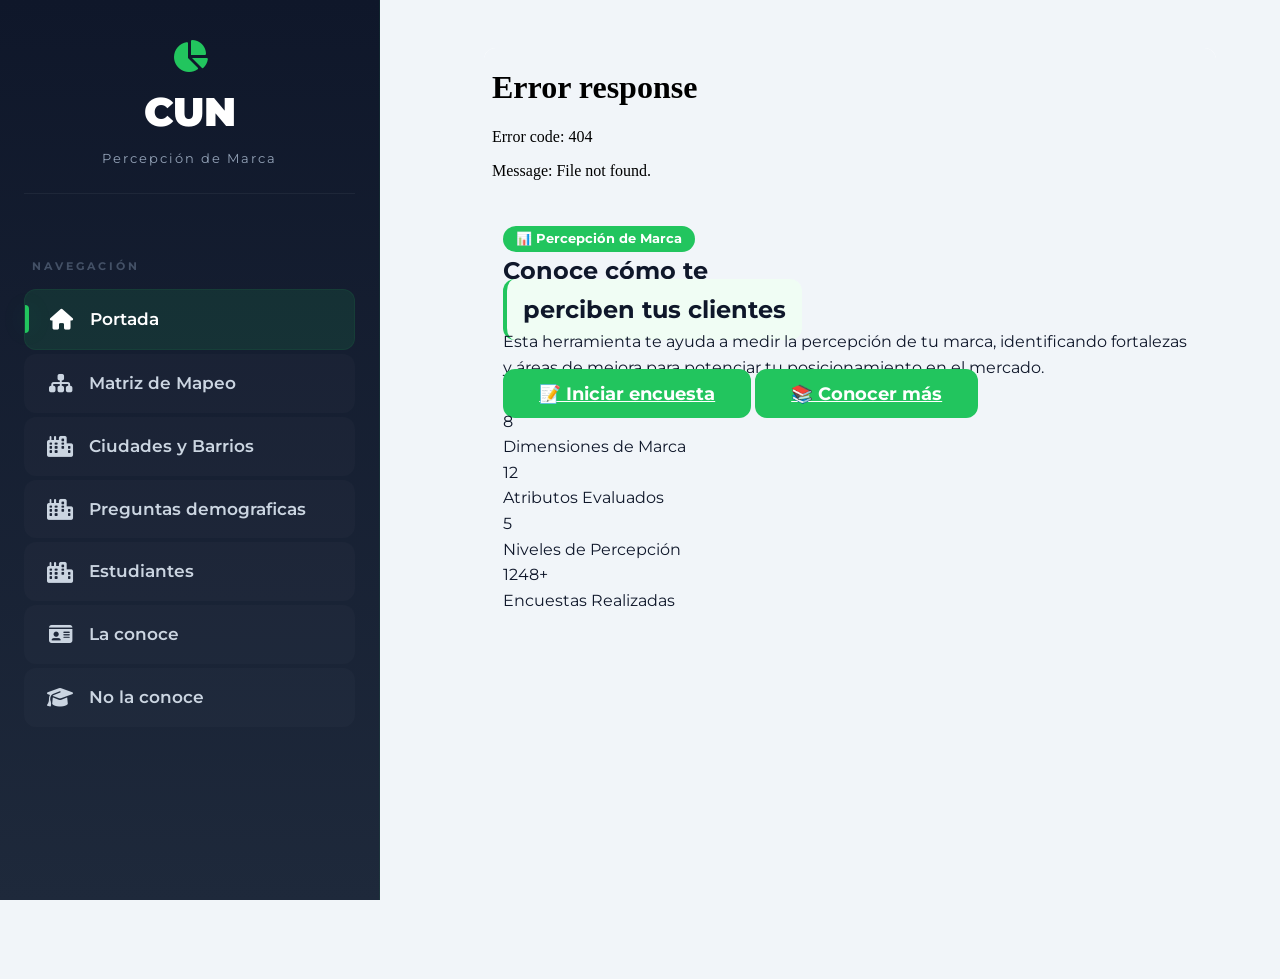
==== index.html @ 2bdf956e "primer commit" ====
<!DOCTYPE html>
<html lang="es">
<head>
    <meta charset="UTF-8">
    <meta name="viewport" content="width=device-width, initial-scale=1.0">
    <title>Estudio Percepción de Marca CUN - Instrumento de Medición</title>
    
    <!-- Google Fonts -->
    <link rel="preconnect" href="https://fonts.googleapis.com">
    <link rel="preconnect" href="https://fonts.gstatic.com" crossorigin>
    <link href="https://fonts.googleapis.com/css2?family=Montserrat:wght@400;500;600;700;800;900&family=Lato:wght@300;400;700&display=swap" rel="stylesheet">
    
    <!-- Font Awesome -->
    <link rel="stylesheet" href="https://cdnjs.cloudflare.com/ajax/libs/font-awesome/6.5.1/css/all.min.css">
    
    <!-- Estilos corporativos -->
    <link rel="stylesheet" href="./css/estilos.css">
</head>
<body>

<div class="app-container">
    <!-- Contenedor donde se inyectará el sidebar -->
    <div id="sidebar-container"></div>

    <!-- CONTENIDO PRINCIPAL -->
    <main class="main-content">
        <!-- PESTAÑA 0: portada -->
        <div id="tab-matriz" class="tab-pane active">
            <iframe 
                src="pages/portada.html" 
                style="width: 100%; height: 100vh; border: none; border-radius: 12px; background: white;"
                title="Matriz de Mapeo - Justificación Metodológica"
            ></iframe>
        </div>
        <!-- PESTAÑA 1: MATRIZ DE MAPEO -->
        <div id="tab-matriz" class="tab-pane active">
            <iframe 
                src="pages/Matriz_de_mapeo.html" 
                style="width: 100%; height: 100vh; border: none; border-radius: 12px; background: white;"
                title="Matriz de Mapeo - Justificación Metodológica"
            ></iframe>
        </div>

        <!-- PESTAÑA 2: CIUDADES Y BARRIOS -->
        <div id="tab-ciudades" class="tab-pane">
            <iframe 
                src="pages/Ciudades_y_barrios.html" 
                style="width: 100%; height: 100vh; border: none; border-radius: 12px; background: white;"
                title="Ciudades y Barrios - Plan de Muestreo"
            ></iframe>
        </div>

        <!-- PESTAÑA 3: PREGUNTAS DEMOGRÁFICAS -->
        <div id="tab-demograficas" class="tab-pane">
            <iframe 
                src="pages/Preguntas_demograficas.html" 
                style="width: 100%; height: 100vh; border: none; border-radius: 12px; background: white;"
                title="Preguntas Demográficas - Filtro y Clasificación"
            ></iframe>
        </div>

        <!-- PESTAÑA 4: ESTUDIANTES CUN -->
        <div id="tab-estudiantes" class="tab-pane">
            <iframe 
                src="pages/Estudiantes.html" 
                style="width: 100%; height: 100vh; border: none; border-radius: 12px; background: white;"
                title="Estudiantes CUN - Perfil 3"
            ></iframe>
        </div>

        <!-- PESTAÑA 5: LA CONOCE (PERO NO ESTUDIA) -->
        <div id="tab-la-conoce" class="tab-pane">
            <iframe 
                src="pages/La_conoce.html" 
                style="width: 100%; height: 100vh; border: none; border-radius: 12px; background: white;"
                title="La Conoce - Perfil 2"
            ></iframe>
        </div>

        <!-- PESTAÑA 6: NO LA CONOCE -->
        <div id="tab-no-conoce" class="tab-pane">
            <iframe 
                src="pages/No_laconoce.html" 
                style="width: 100%; height: 100vh; border: none; border-radius: 12px; background: white;"
                title="No La Conoce - Perfil 1"
            ></iframe>
        </div>

    </main>
</div>

<!-- TOAST NOTIFICATION MODAL -->
<div id="toastModal" class="toast-modal">
    <i class="fa-solid fa-circle-check" style="color: var(--cun-green); font-size: 1.5rem;"></i>
    <div>
        <strong style="display: block; font-size: 0.95rem;" id="toastTitle">¡Encuesta Registrada!</strong>
        <span style="font-size: 0.85rem; color: #94a3b8;" id="toastMsg">Los datos han sido guardados localmente en la sesión.</span>
    </div>
</div>

<!-- JavaScript -->
<script src="./js/main.js"></script>

</body>
</html>
---- css/estilos.css ----
/* ============================================================
   IMPORTACIÓN DE FUENTE MONTSERRAT
   ============================================================ */
@import url('https://fonts.googleapis.com/css2?family=Montserrat:wght@400;500;600;700;800;900&display=swap');

/* ============================================================
   VARIABLES GLOBALES
   ============================================================ */
:root {
    --cun-green: #22c55e;
    --cun-green-dark: #166534;
    --cun-gray-dark: #1e293b;
    --white: #ffffff;
    --bg-main: #f1f5f9;
    --text-dark: #0f172a;
    --text-muted: #475569;
    --shadow: 0 4px 20px rgba(0,0,0,0.06);
    --radius: 16px;
    --transition: 0.3s ease;
}

/* ============================================================
   RESET Y BASE
   ============================================================ */
* {
    margin: 0;
    padding: 0;
    box-sizing: border-box;
}

html, body {
    height: 100vh;
    overflow: hidden;
}

body {
    font-family: 'Montserrat', sans-serif;
    font-size: 16px;
    line-height: 1.6;
    background: var(--bg-main);
    color: var(--text-dark);
}

/* ============================================================
   SIDEBAR
   ============================================================ */
.sidebar {
    width: 380px;
    height: 100vh;
    padding: 2.5rem 1.5rem;
    position: fixed;
    top: 0;
    left: 0;
    z-index: 100;
    overflow-y: auto;
    display: flex;
    flex-direction: column;
    background: linear-gradient(180deg, #0f172a, #1e293b);
    border-right: 1px solid rgba(34,197,94,0.08);
}

.sidebar::-webkit-scrollbar {
    width: 4px;
}
.sidebar::-webkit-scrollbar-thumb {
    background: var(--cun-green);
    border-radius: 10px;
}

/* ============================================================
   SIDEBAR IFRAME
   ============================================================ */
.sidebar-iframe {
    width: 380px;
    height: 100vh;
    border: none;
    position: fixed;
    top: 0;
    left: 0;
    z-index: 1000;
}

/* ============================================================
   BRAND
   ============================================================ */
.brand {
    text-align: center;
    margin-bottom: 2.5rem;
    padding-bottom: 1.5rem;
    border-bottom: 1px solid rgba(255,255,255,0.05);
}

.brand .cun {
    font-size: 2.5rem;
    font-weight: 900;
    color: var(--white);
    display: block;
}

.brand .sub {
    display: block;
    font-size: 0.8rem;
    color: #94a3b8;
    font-weight: 400;
    margin-top: 0.3rem;
    letter-spacing: 2px;
}

.brand i {
    font-size: 2rem;
    display: block;
    margin-bottom: 0.5rem;
}

/* ============================================================
   NAVEGACIÓN
   ============================================================ */
.nav-label {
    font-size: 0.7rem;
    color: #64748b;
    margin: 1.5rem 0 0.8rem 0;
    letter-spacing: 3px;
    font-weight: 700;
    text-transform: uppercase;
    padding-left: 0.5rem;
    opacity: 0.6;
}

.nav-btn {
    width: 100%;
    padding: 16px 20px;
    background: rgba(255,255,255,0.02);
    border: none;
    border-radius: 12px;
    color: #cbd5e1;
    text-align: left;
    font-weight: 600;
    cursor: pointer;
    transition: var(--transition);
    font-size: 1.05rem;
    text-decoration: none;
    display: flex;
    align-items: center;
    gap: 0.8rem;
    font-family: 'Montserrat', sans-serif;
    margin-bottom: 4px;
    position: relative;
}

.nav-btn i {
    font-size: 1.3rem;
    width: 32px;
    text-align: center;
    flex-shrink: 0;
}

.nav-btn:hover {
    background: rgba(34,197,94,0.08);
    color: white;
    transform: translateX(4px);
}

.nav-btn.active {
    background: rgba(34,197,94,0.12);
    color: white;
    border: 1px solid rgba(34,197,94,0.08);
}

.nav-btn.active::before {
    content: '';
    position: absolute;
    left: 0;
    top: 50%;
    transform: translateY(-50%);
    width: 4px;
    height: 28px;
    background: var(--cun-green);
    border-radius: 0 4px 4px 0;
    box-shadow: 0 0 25px rgba(34,197,94,0.2);
}

/* ============================================================
   MAIN CONTENT - CON SIDEBAR
   ============================================================ */
.main-content {
    margin-left: 420px;
    flex: 1;
    padding: 3rem 4rem;
    overflow-y: auto;
    height: 100vh;
}

/* ============================================================
   MAIN CONTENT PARA IFRAME
   ============================================================ */
.main-content-iframe {
    margin-left: 420px;
    padding: 3rem 4rem;
    overflow-y: auto;
    height: 100vh;
}

/* ============================================================
   MAIN CONTENT - SIN SIDEBAR
   ============================================================ */
.main-content-full {
    margin-left: 0;
    padding: 3rem 4rem;
    width: 100%;
    max-width: 100%;
    overflow-y: auto;
    height: 100vh;
}

/* ============================================================
   TÍTULOS
   ============================================================ */
.main-title {
    font-size: 3rem;
    font-weight: 900;
    margin-bottom: 2.5rem;
    border-left: 12px solid var(--cun-green);
    padding-left: 30px;
    color: var(--text-dark);
}

.section-subtitle {
    color: var(--cun-green-dark);
    font-weight: 800;
    font-size: 1.5rem;
    margin-bottom: 1rem;
}

/* ============================================================
   TARJETAS Y CONTENEDORES
   ============================================================ */
.card {
    background: white;
    border-radius: var(--radius);
    padding: 2rem;
    box-shadow: var(--shadow);
    border: 1px solid #e2e8f0;
    margin-bottom: 1.5rem;
}

.card h4 {
    font-weight: 700;
    font-size: 1.2rem;
    margin-bottom: 0.5rem;
    color: var(--text-dark);
}

.card p {
    font-size: 1rem;
    color: var(--text-muted);
}

.highlight {
    background: #f0fdf4;
    padding: 1.5rem 2rem;
    border-radius: 12px;
    border-left: 4px solid var(--cun-green);
    margin: 1.5rem 0;
}

.highlight strong {
    color: var(--cun-green-dark);
}

.highlight ul {
    padding-left: 1.5rem;
    color: var(--text-muted);
}

.highlight ul li {
    margin-bottom: 0.3rem;
}

/* ============================================================
   BADGES
   ============================================================ */
.badge {
    display: inline-block;
    background: var(--cun-green);
    color: white;
    font-size: 0.8rem;
    font-weight: 700;
    padding: 0.2rem 0.8rem;
    border-radius: 20px;
    margin-right: 0.3rem;
}

.badge-neutral {
    background: #64748b;
    color: white;
}

.badge-pos {
    background: #059669;
    color: white;
}

.badge-warn {
    background: #d97706;
    color: white;
}

.badge-critico {
    background: #dc2626;
    color: white;
}

.badge-pilar {
    background: var(--cun-green);
    color: white;
    padding: 0.15rem 0.6rem;
    border-radius: 12px;
    font-size: 0.7rem;
}

/* ============================================================
   BOTONES
   ============================================================ */
.btn {
    background: var(--cun-green);
    color: white;
    border: none;
    padding: 14px 36px;
    border-radius: 12px;
    font-weight: 700;
    font-size: 1.1rem;
    cursor: pointer;
    transition: background 0.2s;
    font-family: 'Montserrat', sans-serif;
}

.btn:hover {
    background: var(--cun-green-dark);
}

/* ============================================================
   TABLAS
   ============================================================ */
.table-wrapper {
    overflow-x: auto;
    margin: 1rem 0;
}

.table-custom {
    width: 100%;
    border-collapse: collapse;
    font-size: 0.95rem;
    background: white;
    border-radius: 8px;
    overflow: hidden;
}

.table-custom th {
    background: var(--cun-gray-dark);
    color: white;
    padding: 12px 16px;
    text-align: left;
    font-weight: 700;
}

.table-custom td {
    padding: 12px 16px;
    border-bottom: 1px solid #e2e8f0;
}

.table-custom tr:hover {
    background: #f8fafc;
}

/* ============================================================
   REFERENCIAS
   ============================================================ */
.referencia {
    font-size: 0.9rem;
    line-height: 1.8;
    margin-bottom: 0.5rem;
    padding-left: 0;
}

.referencia em {
    font-style: italic;
}

/* ============================================================
   RESPONSIVE
   ============================================================ */
@media (max-width: 1200px) {
    .sidebar { width: 320px; }
    .sidebar-iframe { width: 320px; }
    .main-content { margin-left: 360px; padding: 2rem; }
    .main-content-iframe { margin-left: 360px; padding: 2rem; }
    .main-title { font-size: 2.5rem; }
}

@media (max-width: 900px) {
    .sidebar { width: 280px; padding: 1.5rem 1rem; }
    .sidebar-iframe { width: 280px; }
    .main-content { margin-left: 300px; padding: 1.5rem; }
    .main-content-iframe { margin-left: 300px; padding: 1.5rem; }
    .main-title { font-size: 2rem; }
}

@media (max-width: 768px) {
    .sidebar {
        width: 100%;
        height: auto;
        position: relative;
        padding: 1rem;
        min-height: 100vh;
    }
    .sidebar-iframe {
        width: 100%;
        height: auto;
        position: relative;
        min-height: 60px;
    }
    .main-content {
        margin-left: 0;
        padding: 1.2rem;
        height: auto;
    }
    .main-content-iframe {
        margin-left: 0;
        padding: 1.2rem;
        height: auto;
    }
    .main-content-full {
        padding: 1.2rem;
        height: auto;
    }
    .main-title {
        font-size: 1.8rem;
        padding-left: 20px;
        border-left-width: 8px;
    }
    .card { padding: 1.2rem; }
    .highlight { padding: 1rem; }
    .table-custom { font-size: 0.8rem; }
    .table-custom th, .table-custom td { padding: 8px 10px; }
}

@media (max-width: 480px) {
    .main-title { font-size: 1.5rem; }
    .btn { padding: 0.7rem 1.5rem; font-size: 0.9rem; }
}
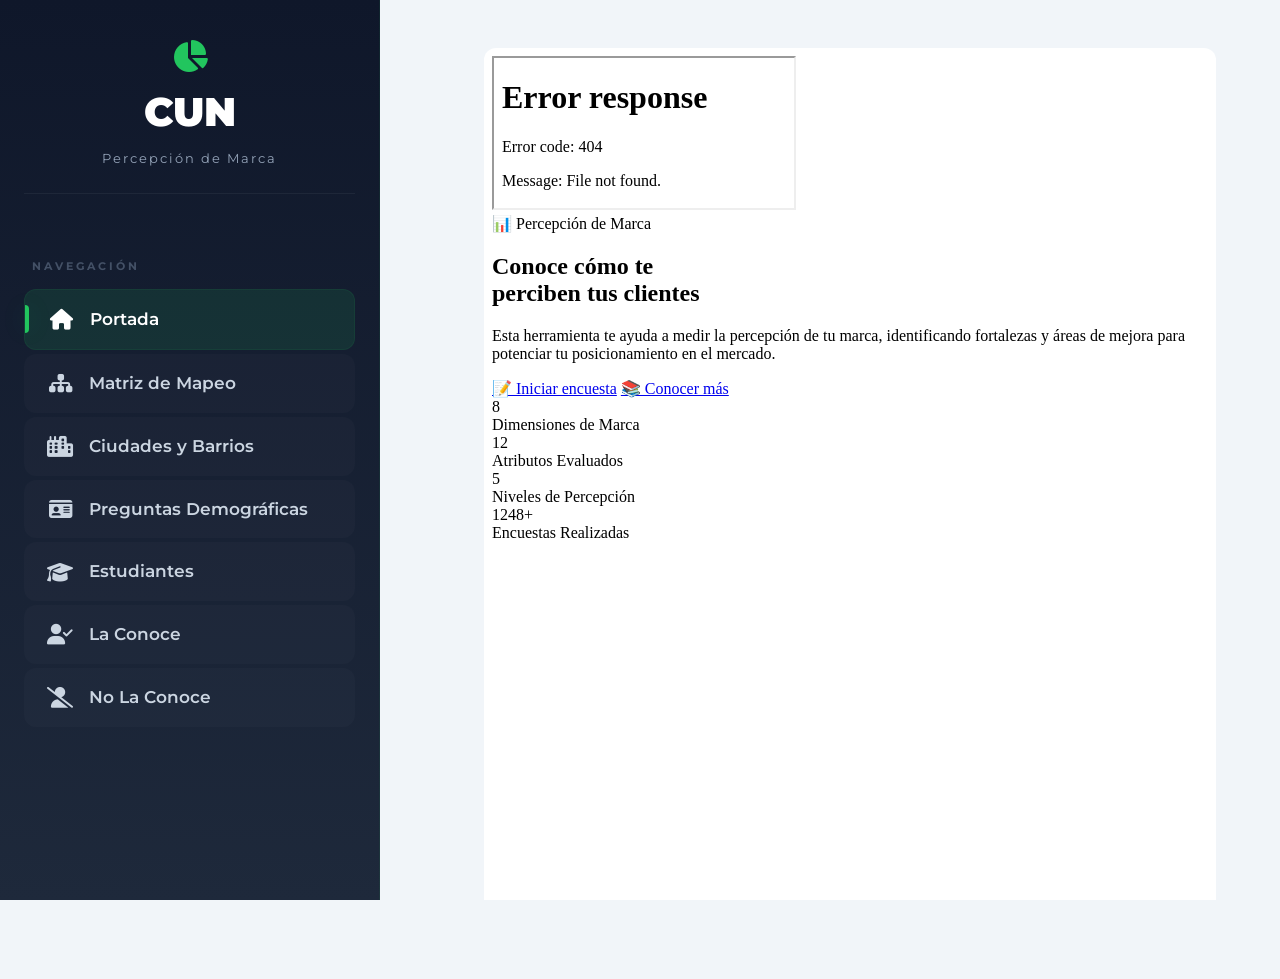
==== commit 32de98ac: "Corrección de rutas CSS y sidebar en index y portada" ====
--- a/index.html
+++ b/index.html
@@ -14,7 +14,7 @@
     <link rel="stylesheet" href="https://cdnjs.cloudflare.com/ajax/libs/font-awesome/6.5.1/css/all.min.css">
     
     <!-- Estilos corporativos -->
-    <link rel="stylesheet" href="./css/estilos.css">
+    <link rel="stylesheet" href="/css/estilos.css">
 </head>
 <body>
 
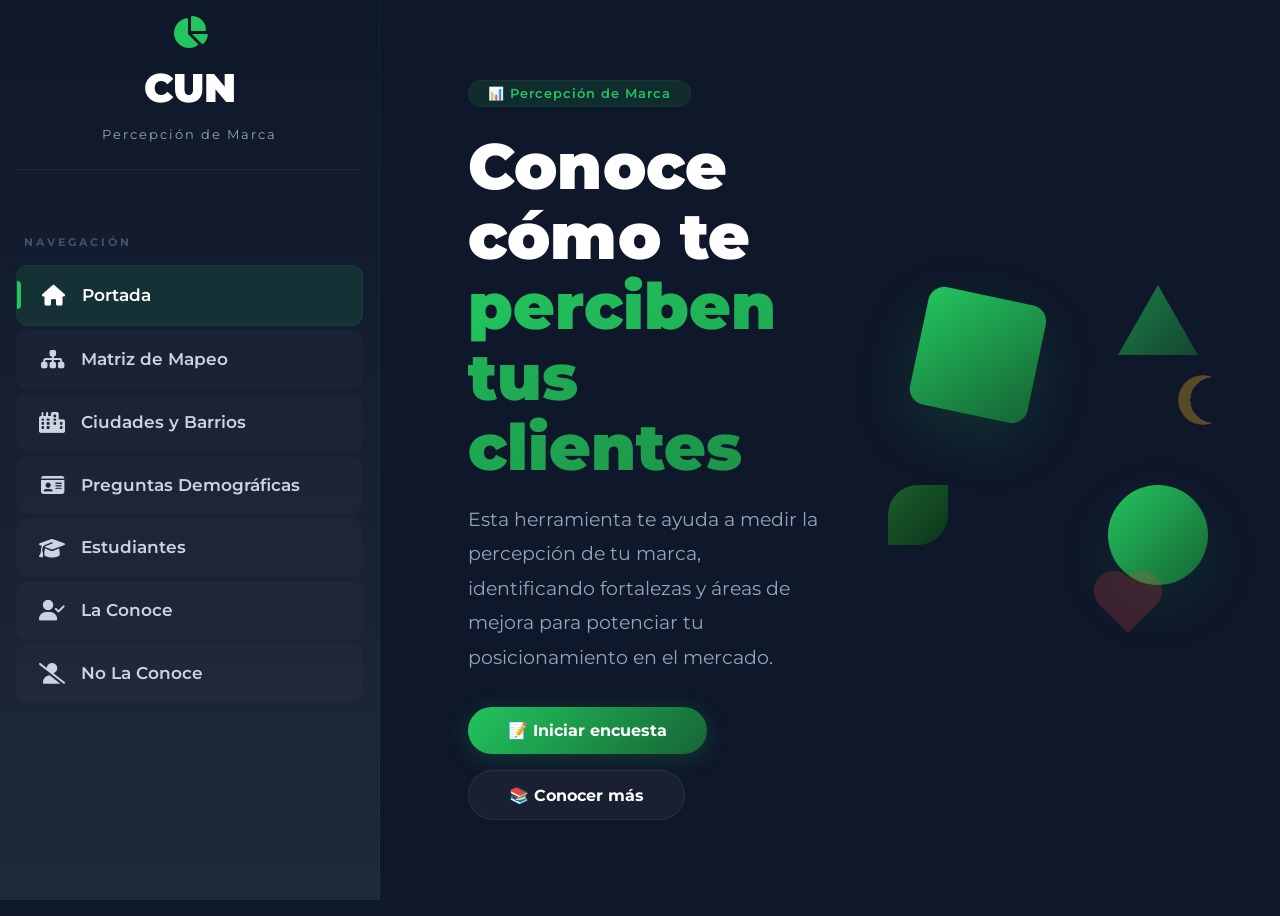
==== commit 21c4937f: "Corrección final del proyecto" ====
--- a/index.html
+++ b/index.html
@@ -1,105 +1,506 @@
 <!DOCTYPE html>
 <html lang="es">
 <head>
-    <meta charset="UTF-8">
-    <meta name="viewport" content="width=device-width, initial-scale=1.0">
-    <title>Estudio Percepción de Marca CUN - Instrumento de Medición</title>
-    
-    <!-- Google Fonts -->
-    <link rel="preconnect" href="https://fonts.googleapis.com">
-    <link rel="preconnect" href="https://fonts.gstatic.com" crossorigin>
-    <link href="https://fonts.googleapis.com/css2?family=Montserrat:wght@400;500;600;700;800;900&family=Lato:wght@300;400;700&display=swap" rel="stylesheet">
-    
-    <!-- Font Awesome -->
-    <link rel="stylesheet" href="https://cdnjs.cloudflare.com/ajax/libs/font-awesome/6.5.1/css/all.min.css">
-    
-    <!-- Estilos corporativos -->
-    <link rel="stylesheet" href="/css/estilos.css">
+    <meta charset="UTF-8" />
+    <meta name="viewport" content="width=device-width, initial-scale=1.0" />
+    <title>Percepción de Marca · Inicio</title>
+    <link href="https://fonts.googleapis.com/css2?family=Montserrat:wght@100;200;300;400;500;600;700;800;900&display=swap" rel="stylesheet" />
+    <style>
+        /* ============================================================
+           ESTILOS GLOBALES
+           ============================================================ */
+        * {
+            margin: 0;
+            padding: 0;
+            box-sizing: border-box;
+            font-family: "Montserrat", sans-serif;
+        }
+
+        body {
+            background: #0f172a;
+            color: #fff;
+            overflow-x: hidden;
+            position: relative;
+        }
+
+        /* ============================================================
+           ANIMACIONES
+           ============================================================ */
+        @keyframes fadeInUp {
+            from {
+                opacity: 0;
+                transform: translateY(40px);
+            }
+            to {
+                opacity: 1;
+                transform: translateY(0);
+            }
+        }
+
+        @keyframes float {
+            0% { transform: translateY(0px); }
+            50% { transform: translateY(-20px); }
+            100% { transform: translateY(0px); }
+        }
+
+        @keyframes pulse {
+            0% { transform: scale(1); opacity: 0.6; }
+            50% { transform: scale(1.05); opacity: 1; }
+            100% { transform: scale(1); opacity: 0.6; }
+        }
+
+        @keyframes slideInLeft {
+            from {
+                opacity: 0;
+                transform: translateX(-60px);
+            }
+            to {
+                opacity: 1;
+                transform: translateX(0);
+            }
+        }
+
+        @keyframes gradientMove {
+            0% { background-position: 0% 50%; }
+            50% { background-position: 100% 50%; }
+            100% { background-position: 0% 50%; }
+        }
+
+        .animate-fadeUp {
+            animation: fadeInUp 1s ease forwards;
+        }
+
+        .animate-float {
+            animation: float 3s ease-in-out infinite;
+        }
+
+        .animate-pulse {
+            animation: pulse 2s ease-in-out infinite;
+        }
+
+        .animate-slideLeft {
+            animation: slideInLeft 1s ease forwards;
+        }
+
+        .delay-1 { animation-delay: 0.2s; opacity: 0; }
+        .delay-2 { animation-delay: 0.4s; opacity: 0; }
+        .delay-3 { animation-delay: 0.6s; opacity: 0; }
+        .delay-4 { animation-delay: 0.8s; opacity: 0; }
+
+        /* ============================================================
+           SIDEBAR (iframe)
+           ============================================================ */
+        .sidebar-iframe {
+            width: 380px;
+            height: 100vh;
+            border: none;
+            position: fixed;
+            top: 0;
+            left: 0;
+            z-index: 1000;
+        }
+
+        /* ============================================================
+           CONTENIDO PRINCIPAL
+           ============================================================ */
+        .main-content {
+            margin-left: 420px;
+            min-height: 100vh;
+            padding: 2rem 3rem 4rem;
+        }
+
+        /* ============================================================
+           HERO
+           ============================================================ */
+        .hero {
+            display: flex;
+            align-items: center;
+            justify-content: space-between;
+            gap: 3rem;
+            padding: 3rem 0 2rem;
+            min-height: 80vh;
+        }
+
+        .hero-text {
+            flex: 1;
+        }
+
+        .hero-text .badge {
+            display: inline-block;
+            background: rgba(34, 197, 94, 0.12);
+            color: #22c55e;
+            padding: 0.3rem 1.2rem;
+            border-radius: 30px;
+            font-size: 0.8rem;
+            font-weight: 600;
+            border: 1px solid rgba(34, 197, 94, 0.08);
+            margin-bottom: 1.5rem;
+            letter-spacing: 1px;
+        }
+
+        .hero-text h1 {
+            font-size: 4rem;
+            font-weight: 900;
+            line-height: 1.1;
+            margin-bottom: 1.2rem;
+        }
+
+        .hero-text h1 .highlight {
+            background: linear-gradient(135deg, #22c55e, #166534);
+            -webkit-background-clip: text;
+            -webkit-text-fill-color: transparent;
+            background-clip: text;
+            background-size: 200% 200%;
+            animation: gradientMove 4s ease infinite;
+        }
+
+        .hero-text p {
+            font-size: 1.2rem;
+            color: #94a3b8;
+            line-height: 1.8;
+            max-width: 550px;
+            margin-bottom: 2rem;
+        }
+
+        .hero-buttons {
+            display: flex;
+            gap: 1rem;
+            flex-wrap: wrap;
+        }
+
+        .btn {
+            padding: 0.9rem 2.5rem;
+            border-radius: 30px;
+            font-weight: 700;
+            font-size: 1rem;
+            border: none;
+            cursor: pointer;
+            transition: 0.3s;
+            text-decoration: none;
+            display: inline-block;
+        }
+
+        .btn-primary {
+            background: linear-gradient(135deg, #22c55e, #166534);
+            color: #fff;
+            box-shadow: 0 4px 25px rgba(34, 197, 94, 0.2);
+        }
+
+        .btn-primary:hover {
+            transform: translateY(-4px);
+            box-shadow: 0 8px 40px rgba(34, 197, 94, 0.3);
+        }
+
+        .btn-secondary {
+            background: rgba(255,255,255,0.04);
+            color: #fff;
+            border: 1px solid rgba(255,255,255,0.08);
+        }
+
+        .btn-secondary:hover {
+            background: rgba(255,255,255,0.08);
+            transform: translateY(-4px);
+        }
+
+        .hero-visual {
+            flex: 1;
+            display: flex;
+            justify-content: center;
+            align-items: center;
+            position: relative;
+            min-height: 400px;
+        }
+
+        /* ============================================================
+           FIGURAS GEOMÉTRICAS ANIMADAS
+           ============================================================ */
+        .hero-shapes {
+            position: relative;
+            width: 350px;
+            height: 350px;
+        }
+
+        .hero-shapes .box {
+            --size: 120px;
+            --gradient: linear-gradient(135deg, #22c55e, #166534);
+            width: var(--size);
+            height: var(--size);
+            background: var(--gradient);
+            border-radius: 16px;
+            position: absolute;
+            top: 20px;
+            left: 40px;
+            transform: rotate(12deg);
+            box-shadow: 0 20px 60px rgba(34, 197, 94, 0.15);
+            animation: float 4s ease-in-out infinite;
+        }
+
+        .hero-shapes .circle {
+            --size: 100px;
+            --gradient: linear-gradient(135deg, #22c55e, #166534);
+            width: var(--size);
+            height: var(--size);
+            background: var(--gradient);
+            border-radius: 50%;
+            position: absolute;
+            bottom: 40px;
+            right: 20px;
+            box-shadow: 0 20px 60px rgba(34, 197, 94, 0.1);
+            animation: float 3.5s ease-in-out infinite reverse;
+        }
+
+        .hero-shapes .triangle {
+            --triangle-shape: polygon(50% 0, 100% 100%, 0 100%);
+            --gradient: linear-gradient(135deg, #22c55e, #166534);
+            background: var(--gradient);
+            width: 80px;
+            height: 70px;
+            clip-path: var(--triangle-shape);
+            position: absolute;
+            top: 10px;
+            right: 30px;
+            opacity: 0.6;
+            animation: float 3s ease-in-out infinite 0.5s;
+        }
+
+        .hero-shapes .leaf {
+            --size: 60px;
+            --gradient: linear-gradient(135deg, limegreen, darkgreen);
+            background: var(--gradient);
+            width: var(--size);
+            height: var(--size);
+            border-radius: 50% 0 50% 0;
+            position: absolute;
+            bottom: 80px;
+            left: 10px;
+            opacity: 0.4;
+            animation: float 3.5s ease-in-out infinite 0.8s;
+        }
+
+        .hero-shapes .heart {
+            --size: 40px;
+            background: #ef4444;
+            width: var(--size);
+            height: var(--size);
+            transform: rotate(45deg);
+            position: absolute;
+            bottom: 0;
+            right: 80px;
+            opacity: 0.2;
+            animation: pulse 2.5s ease-in-out infinite;
+        }
+
+        .hero-shapes .heart::before,
+        .hero-shapes .heart::after {
+            content: "";
+            background: #ef4444;
+            display: block;
+            width: var(--size);
+            height: var(--size);
+            border-radius: 50%;
+            position: absolute;
+        }
+
+        .hero-shapes .heart::before { top: -50%; left: 0; }
+        .hero-shapes .heart::after { top: 0; left: -50%; }
+
+        .hero-shapes .moon {
+            --size: 50px;
+            --offset: 100%;
+            --x: 70%;
+            --y: 50%;
+            background: #fbbf24;
+            width: var(--size);
+            height: var(--size);
+            border-radius: 50%;
+            mask-image: radial-gradient(
+                circle calc(var(--size) * 0.45) at var(--x) var(--y),
+                transparent var(--offset),
+                black calc(var(--offset) + 1%)
+            );
+            position: absolute;
+            top: 100px;
+            right: 0;
+            opacity: 0.3;
+            animation: float 4s ease-in-out infinite 1s;
+        }
+
+        /* ============================================================
+           ESTADÍSTICAS
+           ============================================================ */
+        .stats {
+            display: grid;
+            grid-template-columns: repeat(4, 1fr);
+            gap: 2rem;
+            padding: 2rem 0;
+            border-top: 1px solid rgba(255,255,255,0.04);
+            border-bottom: 1px solid rgba(255,255,255,0.04);
+            margin-top: 1rem;
+        }
+
+        .stat-item {
+            text-align: center;
+        }
+
+        .stat-item .number {
+            font-size: 2.5rem;
+            font-weight: 900;
+            color: #22c55e;
+        }
+
+        .stat-item .label {
+            font-size: 0.85rem;
+            color: #94a3b8;
+            margin-top: 0.2rem;
+        }
+
+        /* ============================================================
+           RESPONSIVE
+           ============================================================ */
+        @media (max-width: 1200px) {
+            .sidebar-iframe { width: 320px; }
+            .main-content { margin-left: 360px; padding: 2rem; }
+        }
+
+        @media (max-width: 1024px) {
+            .hero {
+                flex-direction: column;
+                text-align: center;
+                padding: 2rem 0;
+            }
+            .hero-text p { margin: 0 auto 2rem; }
+            .hero-buttons { justify-content: center; }
+            .hero-shapes { width: 280px; height: 280px; }
+            .hero-shapes .box { --size: 90px; }
+            .hero-shapes .circle { --size: 80px; }
+            .hero-text h1 { font-size: 3rem; }
+        }
+
+        @media (max-width: 900px) {
+            .sidebar-iframe { width: 280px; }
+            .main-content { margin-left: 300px; padding: 1.5rem; }
+            .stats { grid-template-columns: repeat(2, 1fr); }
+        }
+
+        @media (max-width: 768px) {
+            .sidebar-iframe {
+                width: 100%;
+                height: auto;
+                position: relative;
+                margin-bottom: 1rem;
+                min-height: 60px;
+            }
+            .main-content { margin-left: 0; padding: 1rem; }
+            .hero-text h1 { font-size: 2.5rem; }
+            .hero-shapes { width: 220px; height: 220px; }
+            .hero-shapes .box { --size: 70px; }
+            .hero-shapes .circle { --size: 60px; }
+            .hero-shapes .triangle { width: 50px; height: 44px; }
+            .stats { grid-template-columns: 1fr 1fr; gap: 1rem; }
+        }
+
+        @media (max-width: 480px) {
+            .hero-text h1 { font-size: 2rem; }
+            .hero-text p { font-size: 1rem; }
+            .hero-shapes { width: 180px; height: 180px; }
+            .hero-shapes .box { --size: 55px; }
+            .hero-shapes .circle { --size: 45px; }
+            .btn { padding: 0.7rem 1.5rem; font-size: 0.9rem; }
+        }
+    </style>
 </head>
 <body>
 
-<div class="app-container">
-    <!-- Contenedor donde se inyectará el sidebar -->
-    <div id="sidebar-container"></div>
-
-    <!-- CONTENIDO PRINCIPAL -->
-    <main class="main-content">
-        <!-- PESTAÑA 0: portada -->
-        <div id="tab-matriz" class="tab-pane active">
-            <iframe 
-                src="pages/portada.html" 
-                style="width: 100%; height: 100vh; border: none; border-radius: 12px; background: white;"
-                title="Matriz de Mapeo - Justificación Metodológica"
-            ></iframe>
-        </div>
-        <!-- PESTAÑA 1: MATRIZ DE MAPEO -->
-        <div id="tab-matriz" class="tab-pane active">
-            <iframe 
-                src="pages/Matriz_de_mapeo.html" 
-                style="width: 100%; height: 100vh; border: none; border-radius: 12px; background: white;"
-                title="Matriz de Mapeo - Justificación Metodológica"
-            ></iframe>
-        </div>
-
-        <!-- PESTAÑA 2: CIUDADES Y BARRIOS -->
-        <div id="tab-ciudades" class="tab-pane">
-            <iframe 
-                src="pages/Ciudades_y_barrios.html" 
-                style="width: 100%; height: 100vh; border: none; border-radius: 12px; background: white;"
-                title="Ciudades y Barrios - Plan de Muestreo"
-            ></iframe>
-        </div>
-
-        <!-- PESTAÑA 3: PREGUNTAS DEMOGRÁFICAS -->
-        <div id="tab-demograficas" class="tab-pane">
-            <iframe 
-                src="pages/Preguntas_demograficas.html" 
-                style="width: 100%; height: 100vh; border: none; border-radius: 12px; background: white;"
-                title="Preguntas Demográficas - Filtro y Clasificación"
-            ></iframe>
-        </div>
-
-        <!-- PESTAÑA 4: ESTUDIANTES CUN -->
-        <div id="tab-estudiantes" class="tab-pane">
-            <iframe 
-                src="pages/Estudiantes.html" 
-                style="width: 100%; height: 100vh; border: none; border-radius: 12px; background: white;"
-                title="Estudiantes CUN - Perfil 3"
-            ></iframe>
-        </div>
-
-        <!-- PESTAÑA 5: LA CONOCE (PERO NO ESTUDIA) -->
-        <div id="tab-la-conoce" class="tab-pane">
-            <iframe 
-                src="pages/La_conoce.html" 
-                style="width: 100%; height: 100vh; border: none; border-radius: 12px; background: white;"
-                title="La Conoce - Perfil 2"
-            ></iframe>
-        </div>
-
-        <!-- PESTAÑA 6: NO LA CONOCE -->
-        <div id="tab-no-conoce" class="tab-pane">
-            <iframe 
-                src="pages/No_laconoce.html" 
-                style="width: 100%; height: 100vh; border: none; border-radius: 12px; background: white;"
-                title="No La Conoce - Perfil 1"
-            ></iframe>
-        </div>
-
-    </main>
-</div>
-
-<!-- TOAST NOTIFICATION MODAL -->
-<div id="toastModal" class="toast-modal">
-    <i class="fa-solid fa-circle-check" style="color: var(--cun-green); font-size: 1.5rem;"></i>
-    <div>
-        <strong style="display: block; font-size: 0.95rem;" id="toastTitle">¡Encuesta Registrada!</strong>
-        <span style="font-size: 0.85rem; color: #94a3b8;" id="toastMsg">Los datos han sido guardados localmente en la sesión.</span>
-    </div>
-</div>
-
-<!-- JavaScript -->
-<script src="./js/main.js"></script>
+    <!-- ============================================================
+    SIDEBAR (iframe)
+    ============================================================ -->
+    <iframe src="../components/sidebar.html" class="sidebar-iframe"></iframe>
+
+    <!-- ============================================================
+    CONTENIDO PRINCIPAL
+    ============================================================ -->
+    <div class="main-content">
+
+        <!-- ============================================================
+        HERO - Percepción de Marca
+        ============================================================ -->
+        <section class="hero">
+
+            <div class="hero-text">
+                <span class="badge animate-fadeUp">📊 Percepción de Marca</span>
+                <h1 class="animate-fadeUp delay-1">
+                    Conoce cómo te <br />
+                    <span class="highlight">perciben tus clientes</span>
+                </h1>
+                <p class="animate-fadeUp delay-2">
+                    Esta herramienta te ayuda a medir la percepción de tu marca,
+                    identificando fortalezas y áreas de mejora para potenciar
+                    tu posicionamiento en el mercado.
+                </p>
+                <div class="hero-buttons animate-fadeUp delay-3">
+                    <a href="prueba.html" class="btn btn-primary">📝 Iniciar encuesta</a>
+                    <a href="teoria-marca.html" class="btn btn-secondary">📚 Conocer más</a>
+                </div>
+            </div>
+
+            <div class="hero-visual animate-fadeUp delay-4">
+                <div class="hero-shapes">
+                    <div class="box"></div>
+                    <div class="circle"></div>
+                    <div class="triangle"></div>
+                    <div class="leaf"></div>
+                    <div class="heart"></div>
+                    <div class="moon"></div>
+                </div>
+            </div>
+
+        </section>
+
+       
+
+    <!-- ============================================================
+    JAVASCRIPT (CONTADORES ANIMADOS)
+    ============================================================ -->
+    <script>
+        // ============================================================
+        // CONTADORES ANIMADOS
+        // ============================================================
+        const counters = [
+            { id: 'count1', target: 8, suffix: '' },
+            { id: 'count2', target: 12, suffix: '' },
+            { id: 'count3', target: 5, suffix: '' },
+            { id: 'count4', target: 1248, suffix: '+' }
+        ];
+
+        function animateCounter(id, target, suffix) {
+            const el = document.getElementById(id);
+            let current = 0;
+            const increment = Math.ceil(target / 40);
+            const interval = setInterval(() => {
+                current += increment;
+                if (current >= target) {
+                    current = target;
+                    clearInterval(interval);
+                }
+                el.textContent = current + suffix;
+            }, 30);
+        }
+
+        window.addEventListener('load', () => {
+            counters.forEach(c => animateCounter(c.id, c.target, c.suffix));
+        });
+
+        document.addEventListener('visibilitychange', () => {
+            if (!document.hidden) {
+                counters.forEach(c => {
+                    const el = document.getElementById(c.id);
+                    if (el.textContent === '0') {
+                        animateCounter(c.id, c.target, c.suffix);
+                    }
+                });
+            }
+        });
+    </script>
 
 </body>
 </html>
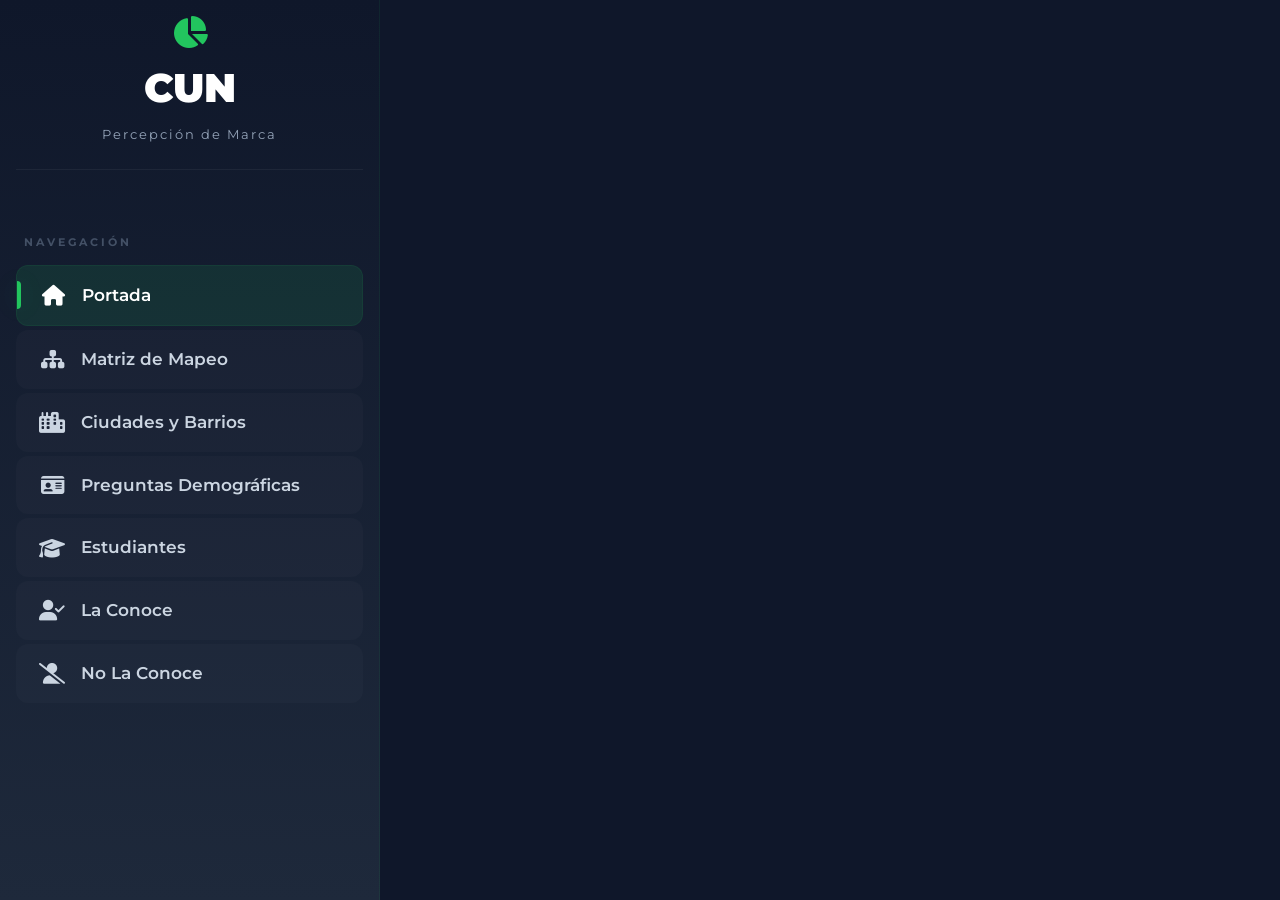
==== commit bcea5268: "Subiendo archivos restantes" ====
--- a/index.html
+++ b/index.html
@@ -414,7 +414,7 @@
     <!-- ============================================================
     SIDEBAR (iframe)
     ============================================================ -->
-    <iframe src="../components/sidebar.html" class="sidebar-iframe"></iframe>
+    <iframe src="/components/sidebar.html" class="sidebar-iframe"></iframe>
 
     <!-- ============================================================
     CONTENIDO PRINCIPAL
@@ -424,38 +424,7 @@
         <!-- ============================================================
         HERO - Percepción de Marca
         ============================================================ -->
-        <section class="hero">
-
-            <div class="hero-text">
-                <span class="badge animate-fadeUp">📊 Percepción de Marca</span>
-                <h1 class="animate-fadeUp delay-1">
-                    Conoce cómo te <br />
-                    <span class="highlight">perciben tus clientes</span>
-                </h1>
-                <p class="animate-fadeUp delay-2">
-                    Esta herramienta te ayuda a medir la percepción de tu marca,
-                    identificando fortalezas y áreas de mejora para potenciar
-                    tu posicionamiento en el mercado.
-                </p>
-                <div class="hero-buttons animate-fadeUp delay-3">
-                    <a href="prueba.html" class="btn btn-primary">📝 Iniciar encuesta</a>
-                    <a href="teoria-marca.html" class="btn btn-secondary">📚 Conocer más</a>
-                </div>
-            </div>
-
-            <div class="hero-visual animate-fadeUp delay-4">
-                <div class="hero-shapes">
-                    <div class="box"></div>
-                    <div class="circle"></div>
-                    <div class="triangle"></div>
-                    <div class="leaf"></div>
-                    <div class="heart"></div>
-                    <div class="moon"></div>
-                </div>
-            </div>
-
-        </section>
-
+        
        
 
     <!-- ============================================================
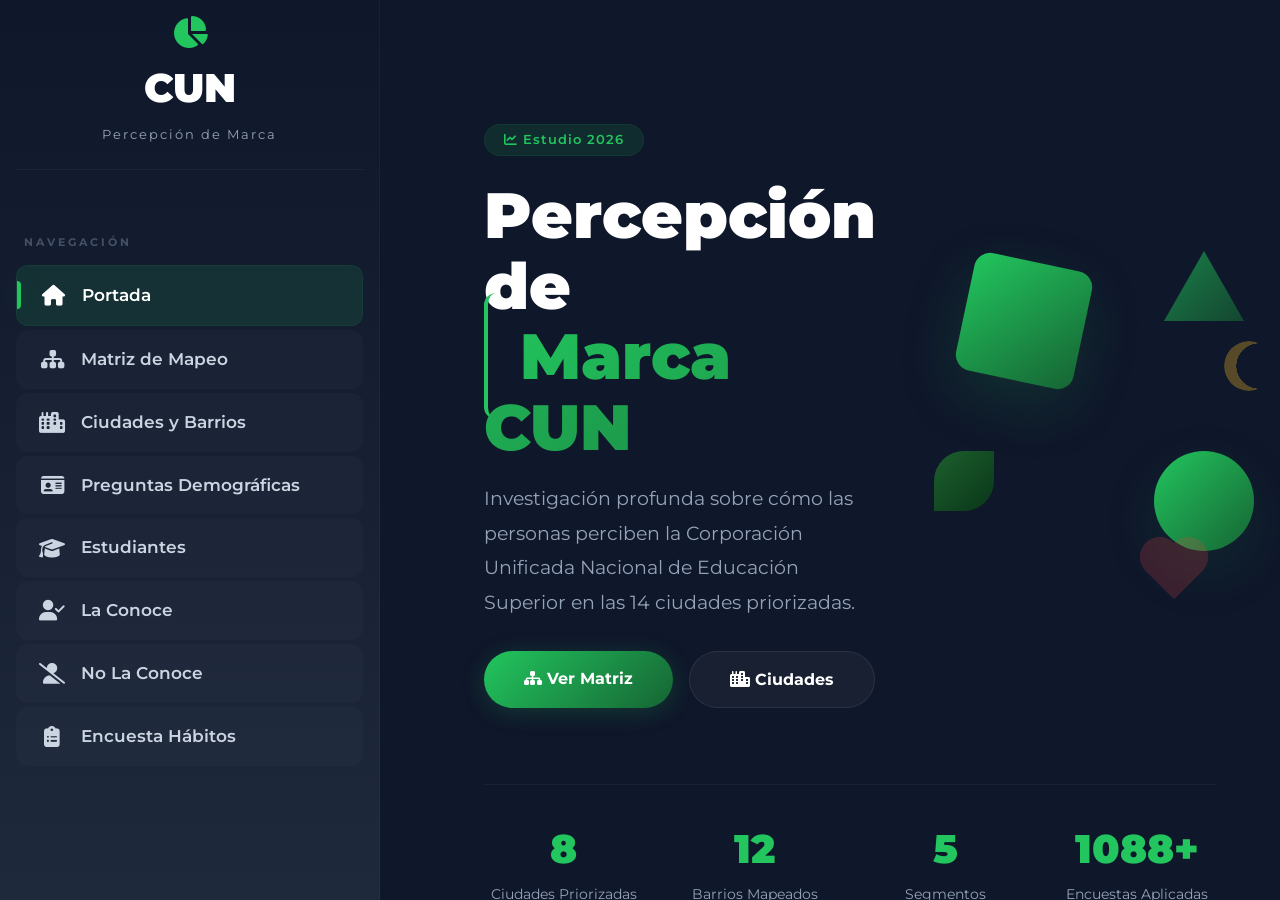
==== commit 27d76b2d: "corregi portada" ====
--- a/index.html
+++ b/index.html
@@ -5,17 +5,15 @@
     <meta name="viewport" content="width=device-width, initial-scale=1.0" />
     <title>Percepción de Marca · Inicio</title>
     <link href="https://fonts.googleapis.com/css2?family=Montserrat:wght@100;200;300;400;500;600;700;800;900&display=swap" rel="stylesheet" />
+    <link rel="stylesheet" href="https://cdnjs.cloudflare.com/ajax/libs/font-awesome/6.5.1/css/all.min.css">
+    
+    <!-- ===== USANDO EL CSS GLOBAL ===== -->
+    <link rel="stylesheet" href="css/estilos.css">
+    
     <style>
         /* ============================================================
-           ESTILOS GLOBALES
+           ESTILOS ADICIONALES PARA LA PORTADA (no están en estilos.css)
            ============================================================ */
-        * {
-            margin: 0;
-            padding: 0;
-            box-sizing: border-box;
-            font-family: "Montserrat", sans-serif;
-        }
-
         body {
             background: #0f172a;
             color: #fff;
@@ -23,18 +21,10 @@
             position: relative;
         }
 
-        /* ============================================================
-           ANIMACIONES
-           ============================================================ */
+        /* ANIMACIONES */
         @keyframes fadeInUp {
-            from {
-                opacity: 0;
-                transform: translateY(40px);
-            }
-            to {
-                opacity: 1;
-                transform: translateY(0);
-            }
+            from { opacity: 0; transform: translateY(40px); }
+            to { opacity: 1; transform: translateY(0); }
         }
 
         @keyframes float {
@@ -49,69 +39,21 @@
             100% { transform: scale(1); opacity: 0.6; }
         }
 
-        @keyframes slideInLeft {
-            from {
-                opacity: 0;
-                transform: translateX(-60px);
-            }
-            to {
-                opacity: 1;
-                transform: translateX(0);
-            }
-        }
-
         @keyframes gradientMove {
             0% { background-position: 0% 50%; }
             50% { background-position: 100% 50%; }
             100% { background-position: 0% 50%; }
         }
 
-        .animate-fadeUp {
-            animation: fadeInUp 1s ease forwards;
-        }
-
-        .animate-float {
-            animation: float 3s ease-in-out infinite;
-        }
-
-        .animate-pulse {
-            animation: pulse 2s ease-in-out infinite;
-        }
-
-        .animate-slideLeft {
-            animation: slideInLeft 1s ease forwards;
-        }
-
+        .animate-fadeUp { animation: fadeInUp 1s ease forwards; }
+        .animate-float { animation: float 3s ease-in-out infinite; }
+        .animate-pulse { animation: pulse 2s ease-in-out infinite; }
         .delay-1 { animation-delay: 0.2s; opacity: 0; }
         .delay-2 { animation-delay: 0.4s; opacity: 0; }
         .delay-3 { animation-delay: 0.6s; opacity: 0; }
         .delay-4 { animation-delay: 0.8s; opacity: 0; }
 
-        /* ============================================================
-           SIDEBAR (iframe)
-           ============================================================ */
-        .sidebar-iframe {
-            width: 380px;
-            height: 100vh;
-            border: none;
-            position: fixed;
-            top: 0;
-            left: 0;
-            z-index: 1000;
-        }
-
-        /* ============================================================
-           CONTENIDO PRINCIPAL
-           ============================================================ */
-        .main-content {
-            margin-left: 420px;
-            min-height: 100vh;
-            padding: 2rem 3rem 4rem;
-        }
-
-        /* ============================================================
-           HERO
-           ============================================================ */
+        /* HERO */
         .hero {
             display: flex;
             align-items: center;
@@ -121,10 +63,7 @@
             min-height: 80vh;
         }
 
-        .hero-text {
-            flex: 1;
-        }
-
+        .hero-text { flex: 1; }
         .hero-text .badge {
             display: inline-block;
             background: rgba(34, 197, 94, 0.12);
@@ -137,14 +76,12 @@
             margin-bottom: 1.5rem;
             letter-spacing: 1px;
         }
-
         .hero-text h1 {
             font-size: 4rem;
             font-weight: 900;
             line-height: 1.1;
             margin-bottom: 1.2rem;
         }
-
         .hero-text h1 .highlight {
             background: linear-gradient(135deg, #22c55e, #166534);
             -webkit-background-clip: text;
@@ -153,7 +90,6 @@
             background-size: 200% 200%;
             animation: gradientMove 4s ease infinite;
         }
-
         .hero-text p {
             font-size: 1.2rem;
             color: #94a3b8;
@@ -161,13 +97,11 @@
             max-width: 550px;
             margin-bottom: 2rem;
         }
-
         .hero-buttons {
             display: flex;
             gap: 1rem;
             flex-wrap: wrap;
         }
-
         .btn {
             padding: 0.9rem 2.5rem;
             border-radius: 30px;
@@ -179,155 +113,90 @@
             text-decoration: none;
             display: inline-block;
         }
-
         .btn-primary {
             background: linear-gradient(135deg, #22c55e, #166534);
             color: #fff;
             box-shadow: 0 4px 25px rgba(34, 197, 94, 0.2);
         }
-
-        .btn-primary:hover {
-            transform: translateY(-4px);
-            box-shadow: 0 8px 40px rgba(34, 197, 94, 0.3);
-        }
-
+        .btn-primary:hover { transform: translateY(-4px); box-shadow: 0 8px 40px rgba(34, 197, 94, 0.3); }
         .btn-secondary {
             background: rgba(255,255,255,0.04);
             color: #fff;
             border: 1px solid rgba(255,255,255,0.08);
         }
-
-        .btn-secondary:hover {
-            background: rgba(255,255,255,0.08);
-            transform: translateY(-4px);
-        }
-
-        .hero-visual {
-            flex: 1;
-            display: flex;
-            justify-content: center;
-            align-items: center;
-            position: relative;
-            min-height: 400px;
-        }
-
-        /* ============================================================
-           FIGURAS GEOMÉTRICAS ANIMADAS
-           ============================================================ */
-        .hero-shapes {
-            position: relative;
-            width: 350px;
-            height: 350px;
-        }
-
+        .btn-secondary:hover { background: rgba(255,255,255,0.08); transform: translateY(-4px); }
+
+        /* FIGURAS */
+        .hero-visual { flex: 1; display: flex; justify-content: center; align-items: center; position: relative; min-height: 400px; }
+        .hero-shapes { position: relative; width: 350px; height: 350px; }
         .hero-shapes .box {
             --size: 120px;
-            --gradient: linear-gradient(135deg, #22c55e, #166534);
-            width: var(--size);
-            height: var(--size);
-            background: var(--gradient);
+            width: var(--size); height: var(--size);
+            background: linear-gradient(135deg, #22c55e, #166534);
             border-radius: 16px;
-            position: absolute;
-            top: 20px;
-            left: 40px;
+            position: absolute; top: 20px; left: 40px;
             transform: rotate(12deg);
             box-shadow: 0 20px 60px rgba(34, 197, 94, 0.15);
             animation: float 4s ease-in-out infinite;
         }
-
         .hero-shapes .circle {
             --size: 100px;
-            --gradient: linear-gradient(135deg, #22c55e, #166534);
-            width: var(--size);
-            height: var(--size);
-            background: var(--gradient);
+            width: var(--size); height: var(--size);
+            background: linear-gradient(135deg, #22c55e, #166534);
             border-radius: 50%;
-            position: absolute;
-            bottom: 40px;
-            right: 20px;
+            position: absolute; bottom: 40px; right: 20px;
             box-shadow: 0 20px 60px rgba(34, 197, 94, 0.1);
             animation: float 3.5s ease-in-out infinite reverse;
         }
-
         .hero-shapes .triangle {
-            --triangle-shape: polygon(50% 0, 100% 100%, 0 100%);
-            --gradient: linear-gradient(135deg, #22c55e, #166534);
-            background: var(--gradient);
-            width: 80px;
-            height: 70px;
-            clip-path: var(--triangle-shape);
-            position: absolute;
-            top: 10px;
-            right: 30px;
+            width: 80px; height: 70px;
+            background: linear-gradient(135deg, #22c55e, #166534);
+            clip-path: polygon(50% 0, 100% 100%, 0 100%);
+            position: absolute; top: 10px; right: 30px;
             opacity: 0.6;
             animation: float 3s ease-in-out infinite 0.5s;
         }
-
         .hero-shapes .leaf {
             --size: 60px;
-            --gradient: linear-gradient(135deg, limegreen, darkgreen);
-            background: var(--gradient);
-            width: var(--size);
-            height: var(--size);
+            width: var(--size); height: var(--size);
+            background: linear-gradient(135deg, limegreen, darkgreen);
             border-radius: 50% 0 50% 0;
-            position: absolute;
-            bottom: 80px;
-            left: 10px;
+            position: absolute; bottom: 80px; left: 10px;
             opacity: 0.4;
             animation: float 3.5s ease-in-out infinite 0.8s;
         }
-
         .hero-shapes .heart {
             --size: 40px;
             background: #ef4444;
-            width: var(--size);
-            height: var(--size);
+            width: var(--size); height: var(--size);
             transform: rotate(45deg);
-            position: absolute;
-            bottom: 0;
-            right: 80px;
+            position: absolute; bottom: 0; right: 80px;
             opacity: 0.2;
             animation: pulse 2.5s ease-in-out infinite;
         }
-
         .hero-shapes .heart::before,
         .hero-shapes .heart::after {
             content: "";
             background: #ef4444;
             display: block;
-            width: var(--size);
-            height: var(--size);
+            width: var(--size); height: var(--size);
             border-radius: 50%;
             position: absolute;
         }
-
         .hero-shapes .heart::before { top: -50%; left: 0; }
         .hero-shapes .heart::after { top: 0; left: -50%; }
-
         .hero-shapes .moon {
             --size: 50px;
-            --offset: 100%;
-            --x: 70%;
-            --y: 50%;
+            width: var(--size); height: var(--size);
             background: #fbbf24;
-            width: var(--size);
-            height: var(--size);
             border-radius: 50%;
-            mask-image: radial-gradient(
-                circle calc(var(--size) * 0.45) at var(--x) var(--y),
-                transparent var(--offset),
-                black calc(var(--offset) + 1%)
-            );
-            position: absolute;
-            top: 100px;
-            right: 0;
+            mask-image: radial-gradient(circle calc(var(--size) * 0.45) at 70% 50%, transparent 100%, black calc(100% + 1%));
+            position: absolute; top: 100px; right: 0;
             opacity: 0.3;
             animation: float 4s ease-in-out infinite 1s;
         }
 
-        /* ============================================================
-           ESTADÍSTICAS
-           ============================================================ */
+        /* ESTADÍSTICAS */
         .stats {
             display: grid;
             grid-template-columns: repeat(4, 1fr);
@@ -337,37 +206,13 @@
             border-bottom: 1px solid rgba(255,255,255,0.04);
             margin-top: 1rem;
         }
-
-        .stat-item {
-            text-align: center;
-        }
-
-        .stat-item .number {
-            font-size: 2.5rem;
-            font-weight: 900;
-            color: #22c55e;
-        }
-
-        .stat-item .label {
-            font-size: 0.85rem;
-            color: #94a3b8;
-            margin-top: 0.2rem;
-        }
-
-        /* ============================================================
-           RESPONSIVE
-           ============================================================ */
-        @media (max-width: 1200px) {
-            .sidebar-iframe { width: 320px; }
-            .main-content { margin-left: 360px; padding: 2rem; }
-        }
-
+        .stat-item { text-align: center; }
+        .stat-item .number { font-size: 2.5rem; font-weight: 900; color: #22c55e; }
+        .stat-item .label { font-size: 0.85rem; color: #94a3b8; margin-top: 0.2rem; }
+
+        /* RESPONSIVE */
         @media (max-width: 1024px) {
-            .hero {
-                flex-direction: column;
-                text-align: center;
-                padding: 2rem 0;
-            }
+            .hero { flex-direction: column; text-align: center; padding: 2rem 0; }
             .hero-text p { margin: 0 auto 2rem; }
             .hero-buttons { justify-content: center; }
             .hero-shapes { width: 280px; height: 280px; }
@@ -375,22 +220,7 @@
             .hero-shapes .circle { --size: 80px; }
             .hero-text h1 { font-size: 3rem; }
         }
-
-        @media (max-width: 900px) {
-            .sidebar-iframe { width: 280px; }
-            .main-content { margin-left: 300px; padding: 1.5rem; }
-            .stats { grid-template-columns: repeat(2, 1fr); }
-        }
-
         @media (max-width: 768px) {
-            .sidebar-iframe {
-                width: 100%;
-                height: auto;
-                position: relative;
-                margin-bottom: 1rem;
-                min-height: 60px;
-            }
-            .main-content { margin-left: 0; padding: 1rem; }
             .hero-text h1 { font-size: 2.5rem; }
             .hero-shapes { width: 220px; height: 220px; }
             .hero-shapes .box { --size: 70px; }
@@ -398,7 +228,6 @@
             .hero-shapes .triangle { width: 50px; height: 44px; }
             .stats { grid-template-columns: 1fr 1fr; gap: 1rem; }
         }
-
         @media (max-width: 480px) {
             .hero-text h1 { font-size: 2rem; }
             .hero-text p { font-size: 1rem; }
@@ -411,29 +240,73 @@
 </head>
 <body>
 
-    <!-- ============================================================
-    SIDEBAR (iframe)
-    ============================================================ -->
-    <iframe src="/components/sidebar.html" class="sidebar-iframe"></iframe>
-
-    <!-- ============================================================
-    CONTENIDO PRINCIPAL
-    ============================================================ -->
+    <!-- ===== SIDEBAR (iframe) ===== -->
+    <iframe src="components/sidebar.html" class="sidebar-iframe"></iframe>
+
+    <!-- ===== CONTENIDO PRINCIPAL ===== -->
     <div class="main-content">
 
-        <!-- ============================================================
-        HERO - Percepción de Marca
-        ============================================================ -->
-        
-       
+        <!-- ===== HERO - Percepción de Marca ===== -->
+        <section class="hero">
+            <div class="hero-text animate-fadeUp delay-1">
+                <span class="badge"><i class="fas fa-chart-line"></i> Estudio 2026</span>
+                <h1>
+                    Percepción de<br />
+                    <span class="highlight">Marca CUN</span>
+                </h1>
+                <p>
+                    Investigación profunda sobre cómo las personas perciben la 
+                    Corporación Unificada Nacional de Educación Superior en las 
+                    14 ciudades priorizadas.
+                </p>
+                <div class="hero-buttons">
+                    <a href="pages/Matriz_de_mapeo.html" class="btn btn-primary">
+                        <i class="fas fa-sitemap"></i> Ver Matriz
+                    </a>
+                    <a href="pages/Ciudades_y_barrios.html" class="btn btn-secondary">
+                        <i class="fas fa-city"></i> Ciudades
+                    </a>
+                </div>
+            </div>
+
+            <div class="hero-visual animate-fadeUp delay-2">
+                <div class="hero-shapes">
+                    <div class="box animate-float"></div>
+                    <div class="circle animate-float"></div>
+                    <div class="triangle animate-float"></div>
+                    <div class="leaf animate-float"></div>
+                    <div class="heart animate-pulse"></div>
+                    <div class="moon animate-float"></div>
+                </div>
+            </div>
+        </section>
+
+        <!-- ===== ESTADÍSTICAS ===== -->
+        <div class="stats animate-fadeUp delay-3">
+            <div class="stat-item">
+                <div class="number" id="count1">0</div>
+                <div class="label">Ciudades Priorizadas</div>
+            </div>
+            <div class="stat-item">
+                <div class="number" id="count2">0</div>
+                <div class="label">Barrios Mapeados</div>
+            </div>
+            <div class="stat-item">
+                <div class="number" id="count3">0</div>
+                <div class="label">Segmentos Identificados</div>
+            </div>
+            <div class="stat-item">
+                <div class="number" id="count4">0</div>
+                <div class="label">Encuestas Aplicadas</div>
+            </div>
+        </div>
+
+    </div>
 
     <!-- ============================================================
     JAVASCRIPT (CONTADORES ANIMADOS)
     ============================================================ -->
     <script>
-        // ============================================================
-        // CONTADORES ANIMADOS
-        // ============================================================
         const counters = [
             { id: 'count1', target: 8, suffix: '' },
             { id: 'count2', target: 12, suffix: '' },
--- a/css/estilos.css
+++ b/css/estilos.css
@@ -0,0 +1,450 @@
+/* ============================================================
+   IMPORTACIÓN DE FUENTE MONTSERRAT
+   ============================================================ */
+@import url('https://fonts.googleapis.com/css2?family=Montserrat:wght@400;500;600;700;800;900&display=swap');
+
+/* ============================================================
+   VARIABLES GLOBALES
+   ============================================================ */
+:root {
+    --cun-green: #22c55e;
+    --cun-green-dark: #166534;
+    --cun-gray-dark: #1e293b;
+    --white: #ffffff;
+    --bg-main: #f1f5f9;
+    --text-dark: #0f172a;
+    --text-muted: #475569;
+    --shadow: 0 4px 20px rgba(0,0,0,0.06);
+    --radius: 16px;
+    --transition: 0.3s ease;
+}
+
+/* ============================================================
+   RESET Y BASE
+   ============================================================ */
+* {
+    margin: 0;
+    padding: 0;
+    box-sizing: border-box;
+}
+
+html, body {
+    height: 100vh;
+    overflow: hidden;
+}
+
+body {
+    font-family: 'Montserrat', sans-serif;
+    font-size: 16px;
+    line-height: 1.6;
+    background: var(--bg-main);
+    color: var(--text-dark);
+}
+
+/* ============================================================
+   SIDEBAR
+   ============================================================ */
+.sidebar {
+    width: 380px;
+    height: 100vh;
+    padding: 2.5rem 1.5rem;
+    position: fixed;
+    top: 0;
+    left: 0;
+    z-index: 100;
+    overflow-y: auto;
+    display: flex;
+    flex-direction: column;
+    background: linear-gradient(180deg, #0f172a, #1e293b);
+    border-right: 1px solid rgba(34,197,94,0.08);
+}
+
+.sidebar::-webkit-scrollbar {
+    width: 4px;
+}
+.sidebar::-webkit-scrollbar-thumb {
+    background: var(--cun-green);
+    border-radius: 10px;
+}
+
+/* ============================================================
+   SIDEBAR IFRAME
+   ============================================================ */
+.sidebar-iframe {
+    width: 380px;
+    height: 100vh;
+    border: none;
+    position: fixed;
+    top: 0;
+    left: 0;
+    z-index: 1000;
+}
+
+/* ============================================================
+   BRAND
+   ============================================================ */
+.brand {
+    text-align: center;
+    margin-bottom: 2.5rem;
+    padding-bottom: 1.5rem;
+    border-bottom: 1px solid rgba(255,255,255,0.05);
+}
+
+.brand .cun {
+    font-size: 2.5rem;
+    font-weight: 900;
+    color: var(--white);
+    display: block;
+}
+
+.brand .sub {
+    display: block;
+    font-size: 0.8rem;
+    color: #94a3b8;
+    font-weight: 400;
+    margin-top: 0.3rem;
+    letter-spacing: 2px;
+}
+
+.brand i {
+    font-size: 2rem;
+    display: block;
+    margin-bottom: 0.5rem;
+}
+
+/* ============================================================
+   NAVEGACIÓN
+   ============================================================ */
+.nav-label {
+    font-size: 0.7rem;
+    color: #64748b;
+    margin: 1.5rem 0 0.8rem 0;
+    letter-spacing: 3px;
+    font-weight: 700;
+    text-transform: uppercase;
+    padding-left: 0.5rem;
+    opacity: 0.6;
+}
+
+.nav-btn {
+    width: 100%;
+    padding: 16px 20px;
+    background: rgba(255,255,255,0.02);
+    border: none;
+    border-radius: 12px;
+    color: #cbd5e1;
+    text-align: left;
+    font-weight: 600;
+    cursor: pointer;
+    transition: var(--transition);
+    font-size: 1.05rem;
+    text-decoration: none;
+    display: flex;
+    align-items: center;
+    gap: 0.8rem;
+    font-family: 'Montserrat', sans-serif;
+    margin-bottom: 4px;
+    position: relative;
+}
+
+.nav-btn i {
+    font-size: 1.3rem;
+    width: 32px;
+    text-align: center;
+    flex-shrink: 0;
+}
+
+.nav-btn:hover {
+    background: rgba(34,197,94,0.08);
+    color: white;
+    transform: translateX(4px);
+}
+
+.nav-btn.active {
+    background: rgba(34,197,94,0.12);
+    color: white;
+    border: 1px solid rgba(34,197,94,0.08);
+}
+
+.nav-btn.active::before {
+    content: '';
+    position: absolute;
+    left: 0;
+    top: 50%;
+    transform: translateY(-50%);
+    width: 4px;
+    height: 28px;
+    background: var(--cun-green);
+    border-radius: 0 4px 4px 0;
+    box-shadow: 0 0 25px rgba(34,197,94,0.2);
+}
+
+/* ============================================================
+   MAIN CONTENT - CON SIDEBAR
+   ============================================================ */
+.main-content {
+    margin-left: 420px;
+    flex: 1;
+    padding: 3rem 4rem;
+    overflow-y: auto;
+    height: 100vh;
+}
+
+/* ============================================================
+   MAIN CONTENT PARA IFRAME
+   ============================================================ */
+.main-content-iframe {
+    margin-left: 420px;
+    padding: 3rem 4rem;
+    overflow-y: auto;
+    height: 100vh;
+}
+
+/* ============================================================
+   MAIN CONTENT - SIN SIDEBAR
+   ============================================================ */
+.main-content-full {
+    margin-left: 0;
+    padding: 3rem 4rem;
+    width: 100%;
+    max-width: 100%;
+    overflow-y: auto;
+    height: 100vh;
+}
+
+/* ============================================================
+   TÍTULOS
+   ============================================================ */
+.main-title {
+    font-size: 3rem;
+    font-weight: 900;
+    margin-bottom: 2.5rem;
+    border-left: 12px solid var(--cun-green);
+    padding-left: 30px;
+    color: var(--text-dark);
+}
+
+.section-subtitle {
+    color: var(--cun-green-dark);
+    font-weight: 800;
+    font-size: 1.5rem;
+    margin-bottom: 1rem;
+}
+
+/* ============================================================
+   TARJETAS Y CONTENEDORES
+   ============================================================ */
+.card {
+    background: white;
+    border-radius: var(--radius);
+    padding: 2rem;
+    box-shadow: var(--shadow);
+    border: 1px solid #e2e8f0;
+    margin-bottom: 1.5rem;
+}
+
+.card h4 {
+    font-weight: 700;
+    font-size: 1.2rem;
+    margin-bottom: 0.5rem;
+    color: var(--text-dark);
+}
+
+.card p {
+    font-size: 1rem;
+    color: var(--text-muted);
+}
+
+.highlight {
+    background: #f0fdf4;
+    padding: 1.5rem 2rem;
+    border-radius: 12px;
+    border-left: 4px solid var(--cun-green);
+    margin: 1.5rem 0;
+}
+
+.highlight strong {
+    color: var(--cun-green-dark);
+}
+
+.highlight ul {
+    padding-left: 1.5rem;
+    color: var(--text-muted);
+}
+
+.highlight ul li {
+    margin-bottom: 0.3rem;
+}
+
+/* ============================================================
+   BADGES
+   ============================================================ */
+.badge {
+    display: inline-block;
+    background: var(--cun-green);
+    color: white;
+    font-size: 0.8rem;
+    font-weight: 700;
+    padding: 0.2rem 0.8rem;
+    border-radius: 20px;
+    margin-right: 0.3rem;
+}
+
+.badge-neutral {
+    background: #64748b;
+    color: white;
+}
+
+.badge-pos {
+    background: #059669;
+    color: white;
+}
+
+.badge-warn {
+    background: #d97706;
+    color: white;
+}
+
+.badge-critico {
+    background: #dc2626;
+    color: white;
+}
+
+.badge-pilar {
+    background: var(--cun-green);
+    color: white;
+    padding: 0.15rem 0.6rem;
+    border-radius: 12px;
+    font-size: 0.7rem;
+}
+
+/* ============================================================
+   BOTONES
+   ============================================================ */
+.btn {
+    background: var(--cun-green);
+    color: white;
+    border: none;
+    padding: 14px 36px;
+    border-radius: 12px;
+    font-weight: 700;
+    font-size: 1.1rem;
+    cursor: pointer;
+    transition: background 0.2s;
+    font-family: 'Montserrat', sans-serif;
+}
+
+.btn:hover {
+    background: var(--cun-green-dark);
+}
+
+/* ============================================================
+   TABLAS
+   ============================================================ */
+.table-wrapper {
+    overflow-x: auto;
+    margin: 1rem 0;
+}
+
+.table-custom {
+    width: 100%;
+    border-collapse: collapse;
+    font-size: 0.95rem;
+    background: white;
+    border-radius: 8px;
+    overflow: hidden;
+}
+
+.table-custom th {
+    background: var(--cun-gray-dark);
+    color: white;
+    padding: 12px 16px;
+    text-align: left;
+    font-weight: 700;
+}
+
+.table-custom td {
+    padding: 12px 16px;
+    border-bottom: 1px solid #e2e8f0;
+}
+
+.table-custom tr:hover {
+    background: #f8fafc;
+}
+
+/* ============================================================
+   REFERENCIAS
+   ============================================================ */
+.referencia {
+    font-size: 0.9rem;
+    line-height: 1.8;
+    margin-bottom: 0.5rem;
+    padding-left: 0;
+}
+
+.referencia em {
+    font-style: italic;
+}
+
+/* ============================================================
+   RESPONSIVE
+   ============================================================ */
+@media (max-width: 1200px) {
+    .sidebar { width: 320px; }
+    .sidebar-iframe { width: 320px; }
+    .main-content { margin-left: 360px; padding: 2rem; }
+    .main-content-iframe { margin-left: 360px; padding: 2rem; }
+    .main-title { font-size: 2.5rem; }
+}
+
+@media (max-width: 900px) {
+    .sidebar { width: 280px; padding: 1.5rem 1rem; }
+    .sidebar-iframe { width: 280px; }
+    .main-content { margin-left: 300px; padding: 1.5rem; }
+    .main-content-iframe { margin-left: 300px; padding: 1.5rem; }
+    .main-title { font-size: 2rem; }
+}
+
+@media (max-width: 768px) {
+    .sidebar {
+        width: 100%;
+        height: auto;
+        position: relative;
+        padding: 1rem;
+        min-height: 100vh;
+    }
+    .sidebar-iframe {
+        width: 100%;
+        height: auto;
+        position: relative;
+        min-height: 60px;
+    }
+    .main-content {
+        margin-left: 0;
+        padding: 1.2rem;
+        height: auto;
+    }
+    .main-content-iframe {
+        margin-left: 0;
+        padding: 1.2rem;
+        height: auto;
+    }
+    .main-content-full {
+        padding: 1.2rem;
+        height: auto;
+    }
+    .main-title {
+        font-size: 1.8rem;
+        padding-left: 20px;
+        border-left-width: 8px;
+    }
+    .card { padding: 1.2rem; }
+    .highlight { padding: 1rem; }
+    .table-custom { font-size: 0.8rem; }
+    .table-custom th, .table-custom td { padding: 8px 10px; }
+}
+
+@media (max-width: 480px) {
+    .main-title { font-size: 1.5rem; }
+    .btn { padding: 0.7rem 1.5rem; font-size: 0.9rem; }
+}
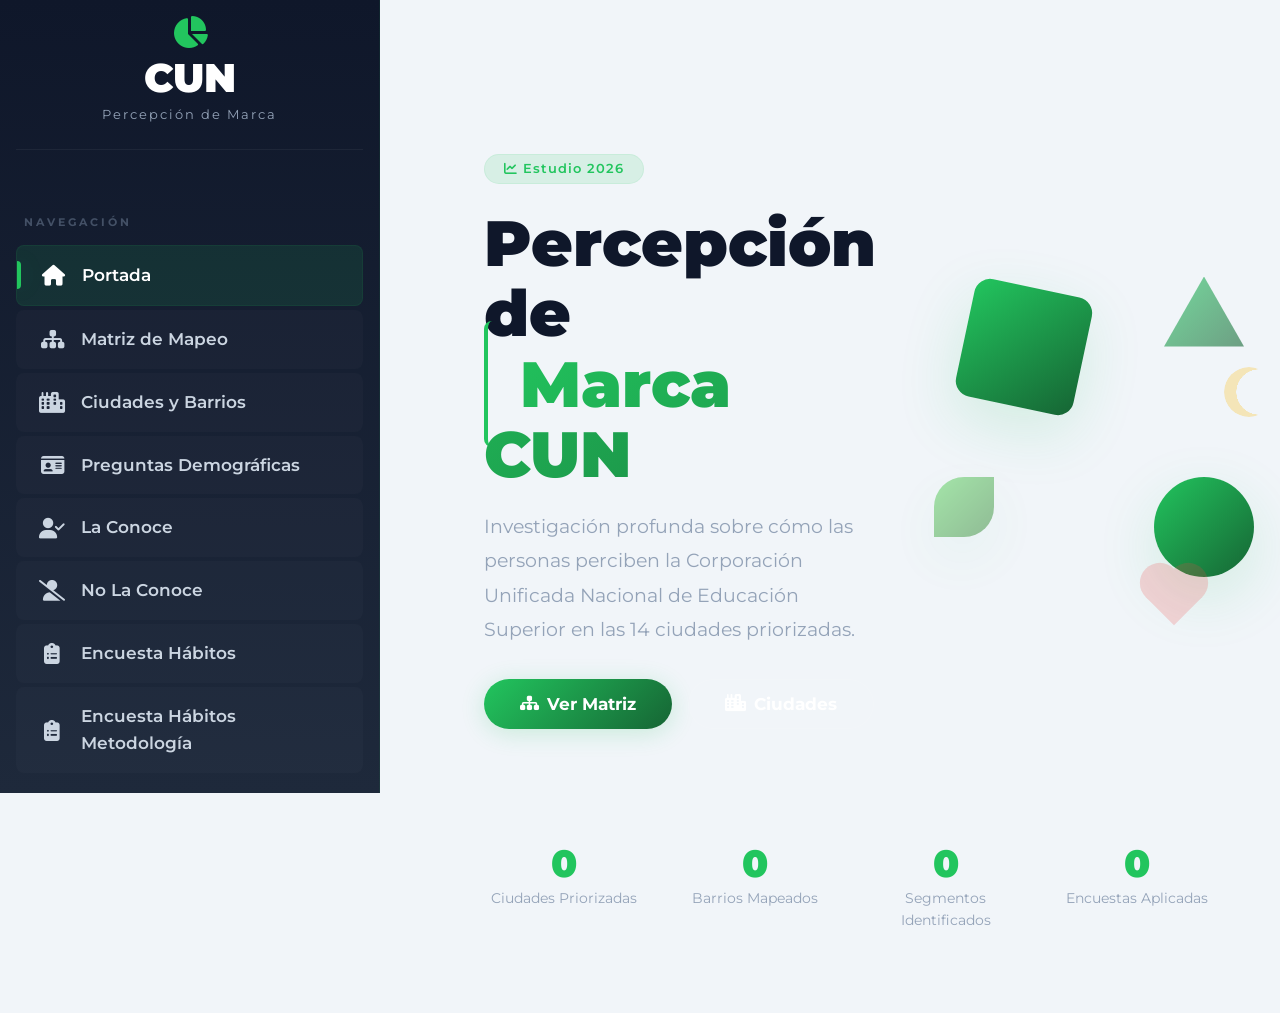
==== commit 889cf793: "agrego encuesta NPS y corrijo tabla matriz" ====
--- a/index.html
+++ b/index.html
@@ -10,233 +10,7 @@
     <!-- ===== USANDO EL CSS GLOBAL ===== -->
     <link rel="stylesheet" href="css/estilos.css">
     
-    <style>
-        /* ============================================================
-           ESTILOS ADICIONALES PARA LA PORTADA (no están en estilos.css)
-           ============================================================ */
-        body {
-            background: #0f172a;
-            color: #fff;
-            overflow-x: hidden;
-            position: relative;
-        }
-
-        /* ANIMACIONES */
-        @keyframes fadeInUp {
-            from { opacity: 0; transform: translateY(40px); }
-            to { opacity: 1; transform: translateY(0); }
-        }
-
-        @keyframes float {
-            0% { transform: translateY(0px); }
-            50% { transform: translateY(-20px); }
-            100% { transform: translateY(0px); }
-        }
-
-        @keyframes pulse {
-            0% { transform: scale(1); opacity: 0.6; }
-            50% { transform: scale(1.05); opacity: 1; }
-            100% { transform: scale(1); opacity: 0.6; }
-        }
-
-        @keyframes gradientMove {
-            0% { background-position: 0% 50%; }
-            50% { background-position: 100% 50%; }
-            100% { background-position: 0% 50%; }
-        }
-
-        .animate-fadeUp { animation: fadeInUp 1s ease forwards; }
-        .animate-float { animation: float 3s ease-in-out infinite; }
-        .animate-pulse { animation: pulse 2s ease-in-out infinite; }
-        .delay-1 { animation-delay: 0.2s; opacity: 0; }
-        .delay-2 { animation-delay: 0.4s; opacity: 0; }
-        .delay-3 { animation-delay: 0.6s; opacity: 0; }
-        .delay-4 { animation-delay: 0.8s; opacity: 0; }
-
-        /* HERO */
-        .hero {
-            display: flex;
-            align-items: center;
-            justify-content: space-between;
-            gap: 3rem;
-            padding: 3rem 0 2rem;
-            min-height: 80vh;
-        }
-
-        .hero-text { flex: 1; }
-        .hero-text .badge {
-            display: inline-block;
-            background: rgba(34, 197, 94, 0.12);
-            color: #22c55e;
-            padding: 0.3rem 1.2rem;
-            border-radius: 30px;
-            font-size: 0.8rem;
-            font-weight: 600;
-            border: 1px solid rgba(34, 197, 94, 0.08);
-            margin-bottom: 1.5rem;
-            letter-spacing: 1px;
-        }
-        .hero-text h1 {
-            font-size: 4rem;
-            font-weight: 900;
-            line-height: 1.1;
-            margin-bottom: 1.2rem;
-        }
-        .hero-text h1 .highlight {
-            background: linear-gradient(135deg, #22c55e, #166534);
-            -webkit-background-clip: text;
-            -webkit-text-fill-color: transparent;
-            background-clip: text;
-            background-size: 200% 200%;
-            animation: gradientMove 4s ease infinite;
-        }
-        .hero-text p {
-            font-size: 1.2rem;
-            color: #94a3b8;
-            line-height: 1.8;
-            max-width: 550px;
-            margin-bottom: 2rem;
-        }
-        .hero-buttons {
-            display: flex;
-            gap: 1rem;
-            flex-wrap: wrap;
-        }
-        .btn {
-            padding: 0.9rem 2.5rem;
-            border-radius: 30px;
-            font-weight: 700;
-            font-size: 1rem;
-            border: none;
-            cursor: pointer;
-            transition: 0.3s;
-            text-decoration: none;
-            display: inline-block;
-        }
-        .btn-primary {
-            background: linear-gradient(135deg, #22c55e, #166534);
-            color: #fff;
-            box-shadow: 0 4px 25px rgba(34, 197, 94, 0.2);
-        }
-        .btn-primary:hover { transform: translateY(-4px); box-shadow: 0 8px 40px rgba(34, 197, 94, 0.3); }
-        .btn-secondary {
-            background: rgba(255,255,255,0.04);
-            color: #fff;
-            border: 1px solid rgba(255,255,255,0.08);
-        }
-        .btn-secondary:hover { background: rgba(255,255,255,0.08); transform: translateY(-4px); }
-
-        /* FIGURAS */
-        .hero-visual { flex: 1; display: flex; justify-content: center; align-items: center; position: relative; min-height: 400px; }
-        .hero-shapes { position: relative; width: 350px; height: 350px; }
-        .hero-shapes .box {
-            --size: 120px;
-            width: var(--size); height: var(--size);
-            background: linear-gradient(135deg, #22c55e, #166534);
-            border-radius: 16px;
-            position: absolute; top: 20px; left: 40px;
-            transform: rotate(12deg);
-            box-shadow: 0 20px 60px rgba(34, 197, 94, 0.15);
-            animation: float 4s ease-in-out infinite;
-        }
-        .hero-shapes .circle {
-            --size: 100px;
-            width: var(--size); height: var(--size);
-            background: linear-gradient(135deg, #22c55e, #166534);
-            border-radius: 50%;
-            position: absolute; bottom: 40px; right: 20px;
-            box-shadow: 0 20px 60px rgba(34, 197, 94, 0.1);
-            animation: float 3.5s ease-in-out infinite reverse;
-        }
-        .hero-shapes .triangle {
-            width: 80px; height: 70px;
-            background: linear-gradient(135deg, #22c55e, #166534);
-            clip-path: polygon(50% 0, 100% 100%, 0 100%);
-            position: absolute; top: 10px; right: 30px;
-            opacity: 0.6;
-            animation: float 3s ease-in-out infinite 0.5s;
-        }
-        .hero-shapes .leaf {
-            --size: 60px;
-            width: var(--size); height: var(--size);
-            background: linear-gradient(135deg, limegreen, darkgreen);
-            border-radius: 50% 0 50% 0;
-            position: absolute; bottom: 80px; left: 10px;
-            opacity: 0.4;
-            animation: float 3.5s ease-in-out infinite 0.8s;
-        }
-        .hero-shapes .heart {
-            --size: 40px;
-            background: #ef4444;
-            width: var(--size); height: var(--size);
-            transform: rotate(45deg);
-            position: absolute; bottom: 0; right: 80px;
-            opacity: 0.2;
-            animation: pulse 2.5s ease-in-out infinite;
-        }
-        .hero-shapes .heart::before,
-        .hero-shapes .heart::after {
-            content: "";
-            background: #ef4444;
-            display: block;
-            width: var(--size); height: var(--size);
-            border-radius: 50%;
-            position: absolute;
-        }
-        .hero-shapes .heart::before { top: -50%; left: 0; }
-        .hero-shapes .heart::after { top: 0; left: -50%; }
-        .hero-shapes .moon {
-            --size: 50px;
-            width: var(--size); height: var(--size);
-            background: #fbbf24;
-            border-radius: 50%;
-            mask-image: radial-gradient(circle calc(var(--size) * 0.45) at 70% 50%, transparent 100%, black calc(100% + 1%));
-            position: absolute; top: 100px; right: 0;
-            opacity: 0.3;
-            animation: float 4s ease-in-out infinite 1s;
-        }
-
-        /* ESTADÍSTICAS */
-        .stats {
-            display: grid;
-            grid-template-columns: repeat(4, 1fr);
-            gap: 2rem;
-            padding: 2rem 0;
-            border-top: 1px solid rgba(255,255,255,0.04);
-            border-bottom: 1px solid rgba(255,255,255,0.04);
-            margin-top: 1rem;
-        }
-        .stat-item { text-align: center; }
-        .stat-item .number { font-size: 2.5rem; font-weight: 900; color: #22c55e; }
-        .stat-item .label { font-size: 0.85rem; color: #94a3b8; margin-top: 0.2rem; }
-
-        /* RESPONSIVE */
-        @media (max-width: 1024px) {
-            .hero { flex-direction: column; text-align: center; padding: 2rem 0; }
-            .hero-text p { margin: 0 auto 2rem; }
-            .hero-buttons { justify-content: center; }
-            .hero-shapes { width: 280px; height: 280px; }
-            .hero-shapes .box { --size: 90px; }
-            .hero-shapes .circle { --size: 80px; }
-            .hero-text h1 { font-size: 3rem; }
-        }
-        @media (max-width: 768px) {
-            .hero-text h1 { font-size: 2.5rem; }
-            .hero-shapes { width: 220px; height: 220px; }
-            .hero-shapes .box { --size: 70px; }
-            .hero-shapes .circle { --size: 60px; }
-            .hero-shapes .triangle { width: 50px; height: 44px; }
-            .stats { grid-template-columns: 1fr 1fr; gap: 1rem; }
-        }
-        @media (max-width: 480px) {
-            .hero-text h1 { font-size: 2rem; }
-            .hero-text p { font-size: 1rem; }
-            .hero-shapes { width: 180px; height: 180px; }
-            .hero-shapes .box { --size: 55px; }
-            .hero-shapes .circle { --size: 45px; }
-            .btn { padding: 0.7rem 1.5rem; font-size: 0.9rem; }
-        }
-    </style>
+   >
 </head>
 <body>
 
@@ -283,6 +57,7 @@
 
         <!-- ===== ESTADÍSTICAS ===== -->
         <div class="stats animate-fadeUp delay-3">
+            
             <div class="stat-item">
                 <div class="number" id="count1">0</div>
                 <div class="label">Ciudades Priorizadas</div>
@@ -303,45 +78,7 @@
 
     </div>
 
-    <!-- ============================================================
-    JAVASCRIPT (CONTADORES ANIMADOS)
-    ============================================================ -->
-    <script>
-        const counters = [
-            { id: 'count1', target: 8, suffix: '' },
-            { id: 'count2', target: 12, suffix: '' },
-            { id: 'count3', target: 5, suffix: '' },
-            { id: 'count4', target: 1248, suffix: '+' }
-        ];
-
-        function animateCounter(id, target, suffix) {
-            const el = document.getElementById(id);
-            let current = 0;
-            const increment = Math.ceil(target / 40);
-            const interval = setInterval(() => {
-                current += increment;
-                if (current >= target) {
-                    current = target;
-                    clearInterval(interval);
-                }
-                el.textContent = current + suffix;
-            }, 30);
-        }
-
-        window.addEventListener('load', () => {
-            counters.forEach(c => animateCounter(c.id, c.target, c.suffix));
-        });
-
-        document.addEventListener('visibilitychange', () => {
-            if (!document.hidden) {
-                counters.forEach(c => {
-                    const el = document.getElementById(c.id);
-                    if (el.textContent === '0') {
-                        animateCounter(c.id, c.target, c.suffix);
-                    }
-                });
-            }
-        });
+    
     </script>
 
 </body>
--- a/css/estilos.css
+++ b/css/estilos.css
@@ -7,61 +7,129 @@
    VARIABLES GLOBALES
    ============================================================ */
 :root {
+    /* Colores CUN */
     --cun-green: #22c55e;
     --cun-green-dark: #166534;
+    --cun-green-darker: #0f4d28;
+    --cun-green-light: #e4f6ef;
+    --cun-green-soft: #008f68;
+    --cun-green-accent: #009b71;
+
+    /* Neutros */
     --cun-gray-dark: #1e293b;
+    --cun-gray-darker: #0f172a;
     --white: #ffffff;
     --bg-main: #f1f5f9;
     --text-dark: #0f172a;
     --text-muted: #475569;
-    --shadow: 0 4px 20px rgba(0,0,0,0.06);
+    --text-light: #94a3b8;
+
+    /* Feedback */
+    --color-warning: #d97706;
+    --color-danger: #dc2626;
+    --color-success: #059669;
+    --color-info: #64748b;
+
+    /* UI */
+    --shadow-sm: 0 2px 8px rgba(0, 0, 0, 0.04);
+    --shadow: 0 4px 20px rgba(0, 0, 0, 0.06);
+    --shadow-md: 0 15px 45px rgba(20, 50, 40, 0.08);
+    --shadow-lg: 0 25px 60px rgba(20, 50, 40, 0.13);
+    --shadow-green: 0 4px 25px rgba(34, 197, 94, 0.2);
+    --shadow-green-lg: 0 8px 40px rgba(34, 197, 94, 0.3);
+
+    --radius-sm: 8px;
     --radius: 16px;
+    --radius-lg: 25px;
+    --radius-full: 999px;
+
     --transition: 0.3s ease;
+    --transition-slow: 0.35s ease;
+    --transition-smooth: 0.25s ease-out;
+
+    /* Espaciados */
+    --sidebar-width: 380px;
+    --sidebar-gap: 40px;
+    --content-margin: 420px;
 }
 
 /* ============================================================
    RESET Y BASE
    ============================================================ */
-* {
+*,
+*::before,
+*::after {
     margin: 0;
     padding: 0;
     box-sizing: border-box;
 }
 
-html, body {
-    height: 100vh;
-    overflow: hidden;
+html {
+    scroll-behavior: smooth;
+    -webkit-text-size-adjust: 100%;
 }
 
 body {
-    font-family: 'Montserrat', sans-serif;
+    font-family: 'Montserrat', system-ui, -apple-system, sans-serif;
     font-size: 16px;
     line-height: 1.6;
     background: var(--bg-main);
     color: var(--text-dark);
+    min-height: 100vh;
+    overflow-x: hidden;
+    overflow-y: auto;
+    -webkit-font-smoothing: antialiased;
+    -moz-osx-font-smoothing: grayscale;
+}
+
+/* Imágenes responsivas por defecto */
+img, svg, video {
+    max-width: 100%;
+    height: auto;
+    display: block;
+}
+
+/* ============================================================
+   ACCESIBILIDAD - REDUCIR MOVIMIENTO
+   ============================================================ */
+@media (prefers-reduced-motion: reduce) {
+    *,
+    *::before,
+    *::after {
+        animation-duration: 0.01ms !important;
+        animation-iteration-count: 1 !important;
+        transition-duration: 0.01ms !important;
+        scroll-behavior: auto !important;
+    }
 }
 
 /* ============================================================
    SIDEBAR
    ============================================================ */
 .sidebar {
-    width: 380px;
+    width: var(--sidebar-width);
     height: 100vh;
     padding: 2.5rem 1.5rem;
     position: fixed;
-    top: 0;
-    left: 0;
+    inset: 0 auto 0 0;
     z-index: 100;
     overflow-y: auto;
     display: flex;
     flex-direction: column;
     background: linear-gradient(180deg, #0f172a, #1e293b);
-    border-right: 1px solid rgba(34,197,94,0.08);
+    border-right: 1px solid rgba(34, 197, 94, 0.08);
+    scrollbar-width: thin;
+    scrollbar-color: var(--cun-green) transparent;
 }
 
 .sidebar::-webkit-scrollbar {
     width: 4px;
 }
+
+.sidebar::-webkit-scrollbar-track {
+    background: transparent;
+}
+
 .sidebar::-webkit-scrollbar-thumb {
     background: var(--cun-green);
     border-radius: 10px;
@@ -71,12 +139,11 @@
    SIDEBAR IFRAME
    ============================================================ */
 .sidebar-iframe {
-    width: 380px;
+    width: var(--sidebar-width);
     height: 100vh;
     border: none;
     position: fixed;
-    top: 0;
-    left: 0;
+    inset: 0 auto 0 0;
     z-index: 1000;
 }
 
@@ -87,7 +154,7 @@
     text-align: center;
     margin-bottom: 2.5rem;
     padding-bottom: 1.5rem;
-    border-bottom: 1px solid rgba(255,255,255,0.05);
+    border-bottom: 1px solid rgba(255, 255, 255, 0.05);
 }
 
 .brand .cun {
@@ -95,12 +162,13 @@
     font-weight: 900;
     color: var(--white);
     display: block;
+    line-height: 1.1;
 }
 
 .brand .sub {
     display: block;
     font-size: 0.8rem;
-    color: #94a3b8;
+    color: var(--text-light);
     font-weight: 400;
     margin-top: 0.3rem;
     letter-spacing: 2px;
@@ -118,20 +186,19 @@
 .nav-label {
     font-size: 0.7rem;
     color: #64748b;
-    margin: 1.5rem 0 0.8rem 0;
+    margin: 1.5rem 0 0.8rem 0.5rem;
     letter-spacing: 3px;
     font-weight: 700;
     text-transform: uppercase;
-    padding-left: 0.5rem;
     opacity: 0.6;
 }
 
 .nav-btn {
     width: 100%;
     padding: 16px 20px;
-    background: rgba(255,255,255,0.02);
+    background: rgba(255, 255, 255, 0.02);
     border: none;
-    border-radius: 12px;
+    border-radius: var(--radius-sm);
     color: #cbd5e1;
     text-align: left;
     font-weight: 600;
@@ -145,6 +212,7 @@
     font-family: 'Montserrat', sans-serif;
     margin-bottom: 4px;
     position: relative;
+    overflow: hidden;
 }
 
 .nav-btn i {
@@ -155,15 +223,20 @@
 }
 
 .nav-btn:hover {
-    background: rgba(34,197,94,0.08);
-    color: white;
+    background: rgba(34, 197, 94, 0.08);
+    color: var(--white);
     transform: translateX(4px);
 }
 
+.nav-btn:focus-visible {
+    outline: 2px solid var(--cun-green);
+    outline-offset: 2px;
+}
+
 .nav-btn.active {
-    background: rgba(34,197,94,0.12);
-    color: white;
-    border: 1px solid rgba(34,197,94,0.08);
+    background: rgba(34, 197, 94, 0.12);
+    color: var(--white);
+    border: 1px solid rgba(34, 197, 94, 0.08);
 }
 
 .nav-btn.active::before {
@@ -176,28 +249,20 @@
     height: 28px;
     background: var(--cun-green);
     border-radius: 0 4px 4px 0;
-    box-shadow: 0 0 25px rgba(34,197,94,0.2);
+    box-shadow: 0 0 25px rgba(34, 197, 94, 0.2);
 }
 
 /* ============================================================
    MAIN CONTENT - CON SIDEBAR
    ============================================================ */
-.main-content {
-    margin-left: 420px;
+.main-content,
+.main-content-iframe {
+    margin-left: var(--content-margin);
     flex: 1;
     padding: 3rem 4rem;
-    overflow-y: auto;
-    height: 100vh;
-}
-
-/* ============================================================
-   MAIN CONTENT PARA IFRAME
-   ============================================================ */
-.main-content-iframe {
-    margin-left: 420px;
-    padding: 3rem 4rem;
-    overflow-y: auto;
-    height: 100vh;
+    min-height: 100vh;
+    height: auto;
+    overflow: visible;
 }
 
 /* ============================================================
@@ -208,20 +273,22 @@
     padding: 3rem 4rem;
     width: 100%;
     max-width: 100%;
-    overflow-y: auto;
-    height: 100vh;
+    min-height: 100vh;
+    height: auto;
+    overflow: visible;
 }
 
 /* ============================================================
    TÍTULOS
    ============================================================ */
 .main-title {
-    font-size: 3rem;
+    font-size: clamp(1.8rem, 3.5vw, 3rem);
     font-weight: 900;
     margin-bottom: 2.5rem;
     border-left: 12px solid var(--cun-green);
     padding-left: 30px;
     color: var(--text-dark);
+    line-height: 1.15;
 }
 
 .section-subtitle {
@@ -235,12 +302,18 @@
    TARJETAS Y CONTENEDORES
    ============================================================ */
 .card {
-    background: white;
+    background: var(--white);
     border-radius: var(--radius);
     padding: 2rem;
     box-shadow: var(--shadow);
     border: 1px solid #e2e8f0;
     margin-bottom: 1.5rem;
+    transition: box-shadow var(--transition), transform var(--transition);
+}
+
+.card:hover {
+    box-shadow: var(--shadow-md);
+    transform: translateY(-2px);
 }
 
 .card h4 {
@@ -258,7 +331,7 @@
 .highlight {
     background: #f0fdf4;
     padding: 1.5rem 2rem;
-    border-radius: 12px;
+    border-radius: var(--radius-sm);
     border-left: 4px solid var(--cun-green);
     margin: 1.5rem 0;
 }
@@ -277,65 +350,73 @@
 }
 
 /* ============================================================
-   BADGES
-   ============================================================ */
-.badge {
+   BADGES - UNIFICADOS
+   ============================================================ */
+.badge,
+.badge-neutral,
+.badge-pos,
+.badge-warn,
+.badge-critico,
+.badge-pilar {
     display: inline-block;
-    background: var(--cun-green);
-    color: white;
+    color: var(--white);
     font-size: 0.8rem;
     font-weight: 700;
     padding: 0.2rem 0.8rem;
-    border-radius: 20px;
+    border-radius: var(--radius-full);
     margin-right: 0.3rem;
-}
-
-.badge-neutral {
-    background: #64748b;
-    color: white;
-}
-
-.badge-pos {
-    background: #059669;
-    color: white;
-}
-
-.badge-warn {
-    background: #d97706;
-    color: white;
-}
-
-.badge-critico {
-    background: #dc2626;
-    color: white;
-}
+    line-height: 1.4;
+    vertical-align: middle;
+}
+
+.badge { background: var(--cun-green); }
+.badge-neutral { background: var(--color-info); }
+.badge-pos { background: var(--color-success); }
+.badge-warn { background: var(--color-warning); }
+.badge-critico { background: var(--color-danger); }
 
 .badge-pilar {
     background: var(--cun-green);
-    color: white;
     padding: 0.15rem 0.6rem;
     border-radius: 12px;
     font-size: 0.7rem;
 }
 
 /* ============================================================
-   BOTONES
+   BOTONES - UNIFICADOS CON VARIANTES
    ============================================================ */
 .btn {
+    display: inline-flex;
+    align-items: center;
+    justify-content: center;
+    gap: 0.5rem;
+    padding: 14px 36px;
+    border-radius: var(--radius-sm);
+    font-weight: 700;
+    font-size: 1.05rem;
+    cursor: pointer;
+    transition: background var(--transition), transform var(--transition), box-shadow var(--transition);
+    font-family: 'Montserrat', sans-serif;
+    text-decoration: none;
+    border: none;
+    line-height: 1.2;
+    user-select: none;
+    -webkit-tap-highlight-color: transparent;
+}
+
+.btn:focus-visible {
+    outline: 2px solid var(--cun-green);
+    outline-offset: 3px;
+}
+
+.btn-primary {
     background: var(--cun-green);
-    color: white;
-    border: none;
-    padding: 14px 36px;
-    border-radius: 12px;
-    font-weight: 700;
-    font-size: 1.1rem;
-    cursor: pointer;
-    transition: background 0.2s;
-    font-family: 'Montserrat', sans-serif;
-}
-
-.btn:hover {
+    color: var(--white);
+}
+
+.btn-primary:hover {
     background: var(--cun-green-dark);
+    transform: translateY(-2px);
 }
 
 /* ============================================================
@@ -344,20 +425,21 @@
 .table-wrapper {
     overflow-x: auto;
     margin: 1rem 0;
+    -webkit-overflow-scrolling: touch;
 }
 
 .table-custom {
     width: 100%;
     border-collapse: collapse;
     font-size: 0.95rem;
-    background: white;
-    border-radius: 8px;
+    background: var(--white);
+    border-radius: var(--radius-sm);
     overflow: hidden;
 }
 
 .table-custom th {
     background: var(--cun-gray-dark);
-    color: white;
+    color: var(--white);
     padding: 12px 16px;
     text-align: left;
     font-weight: 700;
@@ -379,7 +461,6 @@
     font-size: 0.9rem;
     line-height: 1.8;
     margin-bottom: 0.5rem;
-    padding-left: 0;
 }
 
 .referencia em {
@@ -387,64 +468,759 @@
 }
 
 /* ============================================================
-   RESPONSIVE
+   SECCIÓN TAMAÑO DE MUESTRA
+   ============================================================ */
+.sample-size-section {
+    position: relative;
+    overflow: visible;
+    padding: 100px 30px;
+    background: #f6f8f7;
+    color: #18221e;
+    isolation: isolate; /* ✅ Mejor control de stacking */
+}
+
+.sample-container {
+    position: relative;
+    z-index: 2;
+    max-width: 1200px;
+    margin: auto;
+}
+
+/* ============================================================
+   ELEMENTOS FLOTANTES
+   ============================================================ */
+.sample-floating-orb {
+    position: absolute;
+    border-radius: 50%;
+    pointer-events: none;
+    filter: blur(2px);
+    opacity: 0.18;
+    transition: transform var(--transition-smooth);
+    z-index: 1;
+    will-change: transform;
+}
+
+.orb-1 {
+    width: 260px;
+    height: 260px;
+    background: #00a878;
+    top: 100px;
+    left: -100px;
+}
+
+.orb-2 {
+    width: 200px;
+    height: 200px;
+    background: #7adbbd;
+    bottom: 100px;
+    right: -80px;
+}
+
+/* ============================================================
+   HEADER
+   ============================================================ */
+.sample-header {
+    text-align: center;
+    margin-bottom: 60px;
+}
+
+.sample-label {
+    display: inline-block;
+    margin-bottom: 15px;
+    font-size: 12px;
+    font-weight: 800;
+    letter-spacing: 2px;
+    color: var(--cun-green-soft);
+}
+
+.sample-header h2 {
+    margin: 0;
+    font-size: clamp(32px, 5vw, 58px);
+    line-height: 1.05;
+    font-weight: 800;
+}
+
+.sample-header h2 span {
+    color: var(--cun-green-accent);
+}
+
+.sample-header p {
+    max-width: 700px;
+    margin: 20px auto 0;
+    font-size: 17px;
+    line-height: 1.7;
+    color: #65716c;
+}
+
+/* ============================================================
+   CARDS
+   ============================================================ */
+.sample-card {
+    position: relative;
+    display: grid;
+    grid-template-columns: 80px 1fr;
+    gap: 25px;
+    padding: 45px;
+    margin-bottom: 30px;
+    background: rgba(255, 255, 255, 0.88);
+    backdrop-filter: blur(8px); /* ✅ Efecto vidrio */
+    -webkit-backdrop-filter: blur(8px);
+    border: 1px solid rgba(0, 0, 0, 0.06);
+    border-radius: var(--radius-lg);
+    box-shadow: var(--shadow-md);
+    transition: transform var(--transition-slow), box-shadow var(--transition-slow);
+    will-change: transform;
+}
+
+.sample-card:hover {
+    transform: translateY(-7px);
+    box-shadow: var(--shadow-lg);
+}
+
+.sample-number {
+    display: flex;
+    align-items: center;
+    justify-content: center;
+    width: 55px;
+    height: 55px;
+    border-radius: var(--radius);
+    background: var(--cun-green-light);
+    color: var(--cun-green-soft);
+    font-weight: 800;
+    font-size: 15px;
+}
+
+.sample-card h3 {
+    margin-top: 0;
+    margin-bottom: 25px;
+    font-size: 27px;
+}
+
+.sample-card h4 {
+    margin-top: 30px;
+    margin-bottom: 18px;
+}
+
+.sample-card p {
+    color: #59655f;
+    line-height: 1.75;
+}
+
+/* ============================================================
+   FÓRMULAS
+   ============================================================ */
+.formula-box {
+    display: flex;
+    justify-content: center;
+    align-items: center;
+    padding: 40px;
+    margin: 25px 0;
+    background: #f0f8f5;
+    border-radius: var(--radius);
+    overflow-x: auto;
+    -webkit-overflow-scrolling: touch;
+}
+
+.formula {
+    display: flex;
+    align-items: center;
+    gap: 12px;
+    font-family: 'Georgia', serif;
+    font-size: 30px;
+    white-space: nowrap;
+}
+
+.fraction {
+    display: inline-flex;
+    flex-direction: column;
+    text-align: center;
+    vertical-align: middle;
+}
+
+.numerator {
+    padding: 0 15px 7px;
+    border-bottom: 2px solid currentColor;
+}
+
+.denominator {
+    padding: 7px 15px 0;
+}
+
+/* ============================================================
+   VARIABLES
+   ============================================================ */
+.variables-grid {
+    display: grid;
+    grid-template-columns: repeat(auto-fit, minmax(200px, 1fr)); /* ✅ Más flexible */
+    gap: 15px;
+}
+
+.variable {
+    padding: 20px;
+    background: #fafcfb;
+    border: 1px solid #e6ebe8;
+    border-radius: var(--radius);
+    transition: transform var(--transition-smooth);
+}
+
+.variable:hover {
+    transform: translateY(-4px);
+}
+
+.variable strong {
+    font-size: 23px;
+    color: var(--cun-green-soft);
+}
+
+.variable p {
+    margin-bottom: 0;
+    font-size: 14px;
+}
+
+/* ============================================================
+   POBLACIÓN
+   ============================================================ */
+.population-highlight {
+    display: flex;
+    align-items: baseline;
+    gap: 12px;
+    padding: 25px;
+    margin: 25px 0;
+    border-radius: 18px;
+    background: var(--cun-green-soft);
+    color: var(--white);
+    flex-wrap: wrap;
+}
+
+.population-highlight span {
+    font-size: 18px;
+}
+
+.population-highlight strong {
+    font-size: clamp(32px, 4vw, 42px); /* ✅ Responsive */
+}
+
+.population-highlight small {
+    opacity: 0.8;
+}
+
+/* ============================================================
+   PARÁMETROS
+   ============================================================ */
+.parameters {
+    display: flex;
+    flex-wrap: wrap;
+    gap: 10px;
+    margin: 25px 0;
+}
+
+.parameters span {
+    padding: 10px 15px;
+    border-radius: var(--radius-full);
+    background: #eef5f2;
+    color: #43514b;
+    font-size: 14px;
+    transition: background var(--transition);
+}
+
+.parameters span:hover {
+    background: var(--cun-green-light);
+}
+
+/* ============================================================
+   CÁLCULO
+   ============================================================ */
+.calculation-box {
+    padding: 30px;
+    background: #17211d;
+    color: var(--white);
+    border-radius: var(--radius);
+    overflow-x: auto;
+    -webkit-overflow-scrolling: touch;
+}
+
+.calculation-step {
+    margin: 20px 0;
+    font-family: 'Georgia', serif;
+    font-size: 20px;
+    text-align: center;
+}
+
+/* ============================================================
+   RESULTADO
+   ============================================================ */
+.result-box {
+    display: flex;
+    flex-direction: column;
+    align-items: center;
+    justify-content: center;
+    margin-top: 30px;
+    padding: 35px;
+    background: #e3f7ef;
+    border-radius: var(--radius);
+    text-align: center;
+}
+
+.result-label {
+    font-size: 12px;
+    font-weight: 800;
+    letter-spacing: 2px;
+    color: var(--cun-green-soft);
+}
+
+.result-number {
+    margin-top: 5px;
+    font-size: clamp(48px, 8vw, 65px); /* ✅ Responsive */
+    font-weight: 900;
+    color: var(--cun-green-soft);
+    line-height: 1;
+}
+
+.result-unit {
+    font-size: 15px;
+    color: #5b6862;
+}
+
+/* ============================================================
+   METODOLOGÍA
+   ============================================================ */
+.methodology-grid {
+    display: flex;
+    flex-direction: column;
+    gap: 20px;
+}
+
+.methodology-item {
+    display: grid;
+    grid-template-columns: 55px 1fr;
+    gap: 20px;
+    padding: 25px;
+    border-radius: 18px;
+    background: #fafcfb;
+    border: 1px solid #e7ece9;
+    transition: transform var(--transition);
+}
+
+.methodology-item:hover {
+    transform: translateX(8px);
+}
+
+.methodology-icon {
+    display: flex;
+    align-items: center;
+    justify-content: center;
+    width: 45px;
+    height: 45px;
+    border-radius: 13px;
+    background: #dff4eb;
+    color: var(--cun-green-soft);
+    font-weight: 800;
+}
+
+.methodology-item h4 {
+    margin: 0 0 8px;
+    font-size: 18px;
+}
+
+.methodology-item p {
+    margin: 5px 0;
+}
+
+/* ============================================================
+   CONCLUSIÓN
+   ============================================================ */
+.sample-conclusion {
+    padding: 40px;
+    margin-top: 45px;
+    text-align: center;
+    border-radius: var(--radius-lg);
+    background: linear-gradient(135deg, var(--cun-green-soft), #006d51);
+    color: var(--white);
+    box-shadow: 0 20px 50px rgba(0, 120, 85, 0.2);
+}
+
+.sample-conclusion > span {
+    font-size: 12px;
+    font-weight: 800;
+    letter-spacing: 2px;
+    opacity: 0.75;
+}
+
+.sample-conclusion p {
+    max-width: 800px;
+    margin: 15px auto 0;
+    line-height: 1.7;
+    font-size: 18px;
+}
+
+/* ============================================================
+   ANIMACIONES
+   ============================================================ */
+@keyframes fadeInUp {
+    from { opacity: 0; transform: translateY(40px); }
+    to { opacity: 1; transform: translateY(0); }
+}
+
+@keyframes float {
+    0%, 100% { transform: translateY(0); }
+    50% { transform: translateY(-20px); }
+}
+
+@keyframes pulse {
+    0%, 100% { transform: scale(1); opacity: 0.6; }
+    50% { transform: scale(1.05); opacity: 1; }
+}
+
+@keyframes gradientMove {
+    0%, 100% { background-position: 0% 50%; }
+    50% { background-position: 100% 50%; }
+}
+
+.animate-fadeUp { animation: fadeInUp 1s ease forwards; }
+.animate-float { animation: float 3s ease-in-out infinite; }
+.animate-pulse { animation: pulse 2s ease-in-out infinite; }
+
+.delay-1 { animation-delay: 0.2s; opacity: 0; }
+.delay-2 { animation-delay: 0.4s; opacity: 0; }
+.delay-3 { animation-delay: 0.6s; opacity: 0; }
+.delay-4 { animation-delay: 0.8s; opacity: 0; }
+
+/* ============================================================
+   PORTADA - HERO (SCOPED a .hero para evitar conflictos)
+   ============================================================ */
+.hero {
+    display: flex;
+    align-items: center;
+    justify-content: space-between;
+    gap: 3rem;
+    padding: 3rem 0 2rem;
+    min-height: 80vh;
+}
+
+.hero-text { flex: 1; }
+
+.hero-text .badge {
+    display: inline-block;
+    background: rgba(34, 197, 94, 0.12);
+    color: var(--cun-green);
+    padding: 0.3rem 1.2rem;
+    border-radius: var(--radius-full);
+    font-size: 0.8rem;
+    font-weight: 600;
+    border: 1px solid rgba(34, 197, 94, 0.08);
+    margin-bottom: 1.5rem;
+    letter-spacing: 1px;
+}
+
+.hero-text h1 {
+    font-size: clamp(2rem, 5vw, 4rem); /* ✅ Responsive directo */
+    font-weight: 900;
+    line-height: 1.1;
+    margin-bottom: 1.2rem;
+}
+
+.hero-text h1 .highlight {
+    background: linear-gradient(135deg, var(--cun-green), var(--cun-green-dark));
+    -webkit-background-clip: text;
+    background-clip: text;
+    -webkit-text-fill-color: transparent;
+    color: transparent;
+    background-size: 200% 200%;
+    animation: gradientMove 4s ease infinite;
+}
+
+.hero-text p {
+    font-size: clamp(1rem, 1.5vw, 1.2rem);
+    color: var(--text-light);
+    line-height: 1.8;
+    max-width: 550px;
+    margin-bottom: 2rem;
+}
+
+.hero-buttons {
+    display: flex;
+    gap: 1rem;
+    flex-wrap: wrap;
+}
+
+/* Botones específicos de portada (sobre fondo oscuro) */
+.hero .btn-primary {
+    background: linear-gradient(135deg, var(--cun-green), var(--cun-green-dark));
+    color: var(--white);
+    box-shadow: var(--shadow-green);
+    border-radius: var(--radius-full);
+}
+
+.hero .btn-primary:hover {
+    transform: translateY(-4px);
+    box-shadow: var(--shadow-green-lg);
+}
+
+.hero .btn-secondary {
+    background: rgba(255, 255, 255, 0.04);
+    color: var(--white);
+    border: 1px solid rgba(255, 255, 255, 0.08);
+    border-radius: var(--radius-full);
+}
+
+.hero .btn-secondary:hover {
+    background: rgba(255, 255, 255, 0.08);
+    transform: translateY(-4px);
+}
+
+/* ============================================================
+   FIGURAS DEL HERO
+   ============================================================ */
+.hero-visual {
+    flex: 1;
+    display: flex;
+    justify-content: center;
+    align-items: center;
+    position: relative;
+    min-height: 400px;
+}
+
+.hero-shapes {
+    position: relative;
+    width: min(350px, 80vw); /* ✅ Responsive */
+    aspect-ratio: 1 / 1;    /* ✅ Mantiene proporción */
+}
+
+.hero-shapes .box,
+.hero-shapes .circle,
+.hero-shapes .leaf,
+.hero-shapes .moon {
+    position: absolute;
+    background: linear-gradient(135deg, var(--cun-green), var(--cun-green-dark));
+    box-shadow: 0 20px 60px rgba(34, 197, 94, 0.15);
+}
+
+.hero-shapes .box {
+    --size: 120px;
+    width: var(--size);
+    height: var(--size);
+    border-radius: var(--radius);
+    top: 20px;
+    left: 40px;
+    transform: rotate(12deg);
+    animation: float 4s ease-in-out infinite;
+}
+
+.hero-shapes .circle {
+    --size: 100px;
+    width: var(--size);
+    height: var(--size);
+    border-radius: 50%;
+    bottom: 40px;
+    right: 20px;
+    animation: float 3.5s ease-in-out infinite reverse;
+}
+
+.hero-shapes .triangle {
+    width: 80px;
+    height: 70px;
+    background: linear-gradient(135deg, var(--cun-green), var(--cun-green-dark));
+    clip-path: polygon(50% 0, 100% 100%, 0 100%);
+    position: absolute;
+    top: 10px;
+    right: 30px;
+    opacity: 0.6;
+    animation: float 3s ease-in-out infinite 0.5s;
+}
+
+.hero-shapes .leaf {
+    --size: 60px;
+    width: var(--size);
+    height: var(--size);
+    background: linear-gradient(135deg, limegreen, darkgreen);
+    border-radius: 50% 0 50% 0;
+    bottom: 80px;
+    left: 10px;
+    opacity: 0.4;
+    animation: float 3.5s ease-in-out infinite 0.8s;
+}
+
+.hero-shapes .heart {
+    --size: 40px;
+    width: var(--size);
+    height: var(--size);
+    background: #ef4444;
+    transform: rotate(45deg);
+    position: absolute;
+    bottom: 0;
+    right: 80px;
+    opacity: 0.2;
+    animation: pulse 2.5s ease-in-out infinite;
+}
+
+.hero-shapes .heart::before,
+.hero-shapes .heart::after {
+    content: "";
+    background: #ef4444;
+    width: var(--size);
+    height: var(--size);
+    border-radius: 50%;
+    position: absolute;
+    display: block;
+}
+
+.hero-shapes .heart::before { top: -50%; left: 0; }
+.hero-shapes .heart::after  { top: 0; left: -50%; }
+
+.hero-shapes .moon {
+    --size: 50px;
+    width: var(--size);
+    height: var(--size);
+    background: #fbbf24;
+    border-radius: 50%;
+    -webkit-mask-image: radial-gradient(circle calc(var(--size) * 0.45) at 70% 50%, transparent 100%, black calc(100% + 1%));
+    mask-image: radial-gradient(circle calc(var(--size) * 0.45) at 70% 50%, transparent 100%, black calc(100% + 1%));
+    top: 100px;
+    right: 0;
+    opacity: 0.3;
+    animation: float 4s ease-in-out infinite 1s;
+}
+
+/* ============================================================
+   ESTADÍSTICAS
+   ============================================================ */
+.stats {
+    display: grid;
+    grid-template-columns: repeat(auto-fit, minmax(140px, 1fr)); /* ✅ Responsive */
+    gap: 2rem;
+    padding: 2rem 0;
+    border-top: 1px solid rgba(255, 255, 255, 0.04);
+    border-bottom: 1px solid rgba(255, 255, 255, 0.04);
+    margin-top: 1rem;
+}
+
+.stat-item { text-align: center; }
+
+.stat-item .number {
+    font-size: clamp(1.8rem, 3vw, 2.5rem);
+    font-weight: 900;
+    color: var(--cun-green);
+    line-height: 1.1;
+}
+
+.stat-item .label {
+    font-size: 0.85rem;
+    color: var(--text-light);
+    margin-top: 0.2rem;
+}
+
+/* ============================================================
+   RESPONSIVE - SIDEBAR / MAIN
    ============================================================ */
 @media (max-width: 1200px) {
-    .sidebar { width: 320px; }
-    .sidebar-iframe { width: 320px; }
-    .main-content { margin-left: 360px; padding: 2rem; }
-    .main-content-iframe { margin-left: 360px; padding: 2rem; }
-    .main-title { font-size: 2.5rem; }
+    :root {
+        --sidebar-width: 320px;
+        --content-margin: 360px;
+    }
+    .main-content,
+    .main-content-iframe {
+        padding: 2rem;
+    }
 }
 
 @media (max-width: 900px) {
-    .sidebar { width: 280px; padding: 1.5rem 1rem; }
-    .sidebar-iframe { width: 280px; }
-    .main-content { margin-left: 300px; padding: 1.5rem; }
-    .main-content-iframe { margin-left: 300px; padding: 1.5rem; }
-    .main-title { font-size: 2rem; }
-}
-
+    :root {
+        --sidebar-width: 280px;
+        --content-margin: 300px;
+    }
+    .main-content,
+    .main-content-iframe {
+        padding: 1.5rem;
+    }
+}
+
+/* ============================================================
+   RESPONSIVE - SECCIÓN MUESTRA
+   ============================================================ */
+@media (max-width: 800px) {
+    .sample-size-section { padding: 60px 18px; }
+    .sample-card {
+        grid-template-columns: 1fr;
+        padding: 25px;
+    }
+    .variables-grid { grid-template-columns: 1fr; }
+    .formula { font-size: 20px; }
+    .calculation-step { font-size: 16px; }
+}
+
+/* ============================================================
+   RESPONSIVE - MÓVIL (SIDEBAR COLAPSA)
+   ============================================================ */
 @media (max-width: 768px) {
     .sidebar {
         width: 100%;
         height: auto;
         position: relative;
         padding: 1rem;
-        min-height: 100vh;
+        min-height: auto;
     }
+
     .sidebar-iframe {
         width: 100%;
         height: auto;
         position: relative;
         min-height: 60px;
     }
-    .main-content {
+
+    .main-content,
+    .main-content-iframe,
+    .main-content-full {
         margin-left: 0;
         padding: 1.2rem;
         height: auto;
     }
-    .main-content-iframe {
-        margin-left: 0;
-        padding: 1.2rem;
-        height: auto;
-    }
-    .main-content-full {
-        padding: 1.2rem;
-        height: auto;
-    }
+
     .main-title {
-        font-size: 1.8rem;
         padding-left: 20px;
         border-left-width: 8px;
     }
+
     .card { padding: 1.2rem; }
     .highlight { padding: 1rem; }
+
     .table-custom { font-size: 0.8rem; }
-    .table-custom th, .table-custom td { padding: 8px 10px; }
-}
-
+    .table-custom th,
+    .table-custom td { padding: 8px 10px; }
+
+    /* HERO */
+    .hero {
+        flex-direction: column;
+        text-align: center;
+        padding: 2rem 0;
+    }
+    .hero-text p { margin: 0 auto 2rem; }
+    .hero-buttons { justify-content: center; }
+    .hero-shapes { width: min(280px, 70vw); }
+}
+
+/* ============================================================
+   RESPONSIVE - MÓVIL PEQUEÑO
+   ============================================================ */
 @media (max-width: 480px) {
-    .main-title { font-size: 1.5rem; }
-    .btn { padding: 0.7rem 1.5rem; font-size: 0.9rem; }
+    .btn {
+        padding: 0.7rem 1.5rem;
+        font-size: 0.9rem;
+    }
+    .hero-shapes { width: min(220px, 65vw); }
+    .stats { gap: 1rem; }
+}
+
+/* ============================================================
+   UTILIDADES
+   ============================================================ */
+.sr-only {
+    position: absolute;
+    width: 1px;
+    height: 1px;
+    padding: 0;
+    margin: -1px;
+    overflow: hidden;
+    clip: rect(0, 0, 0, 0);
+    white-space: nowrap;
+    border: 0;
 }
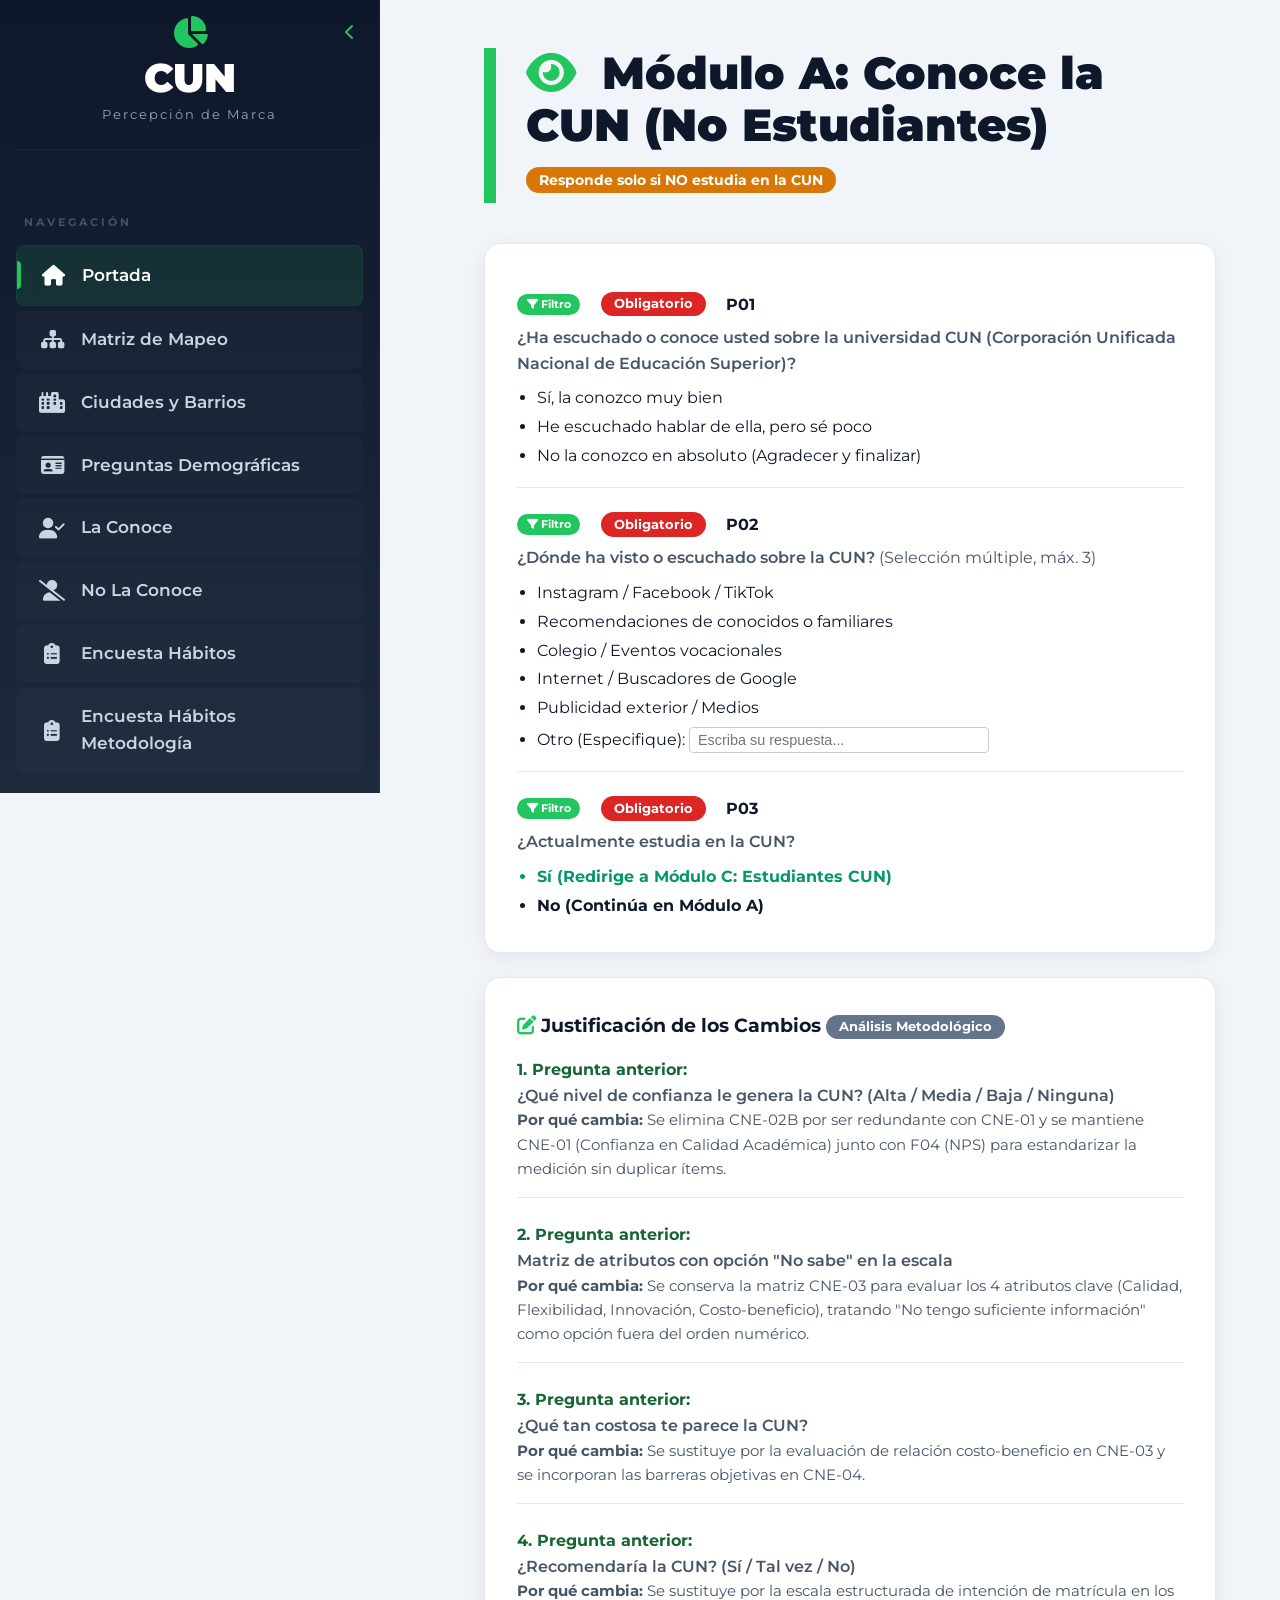
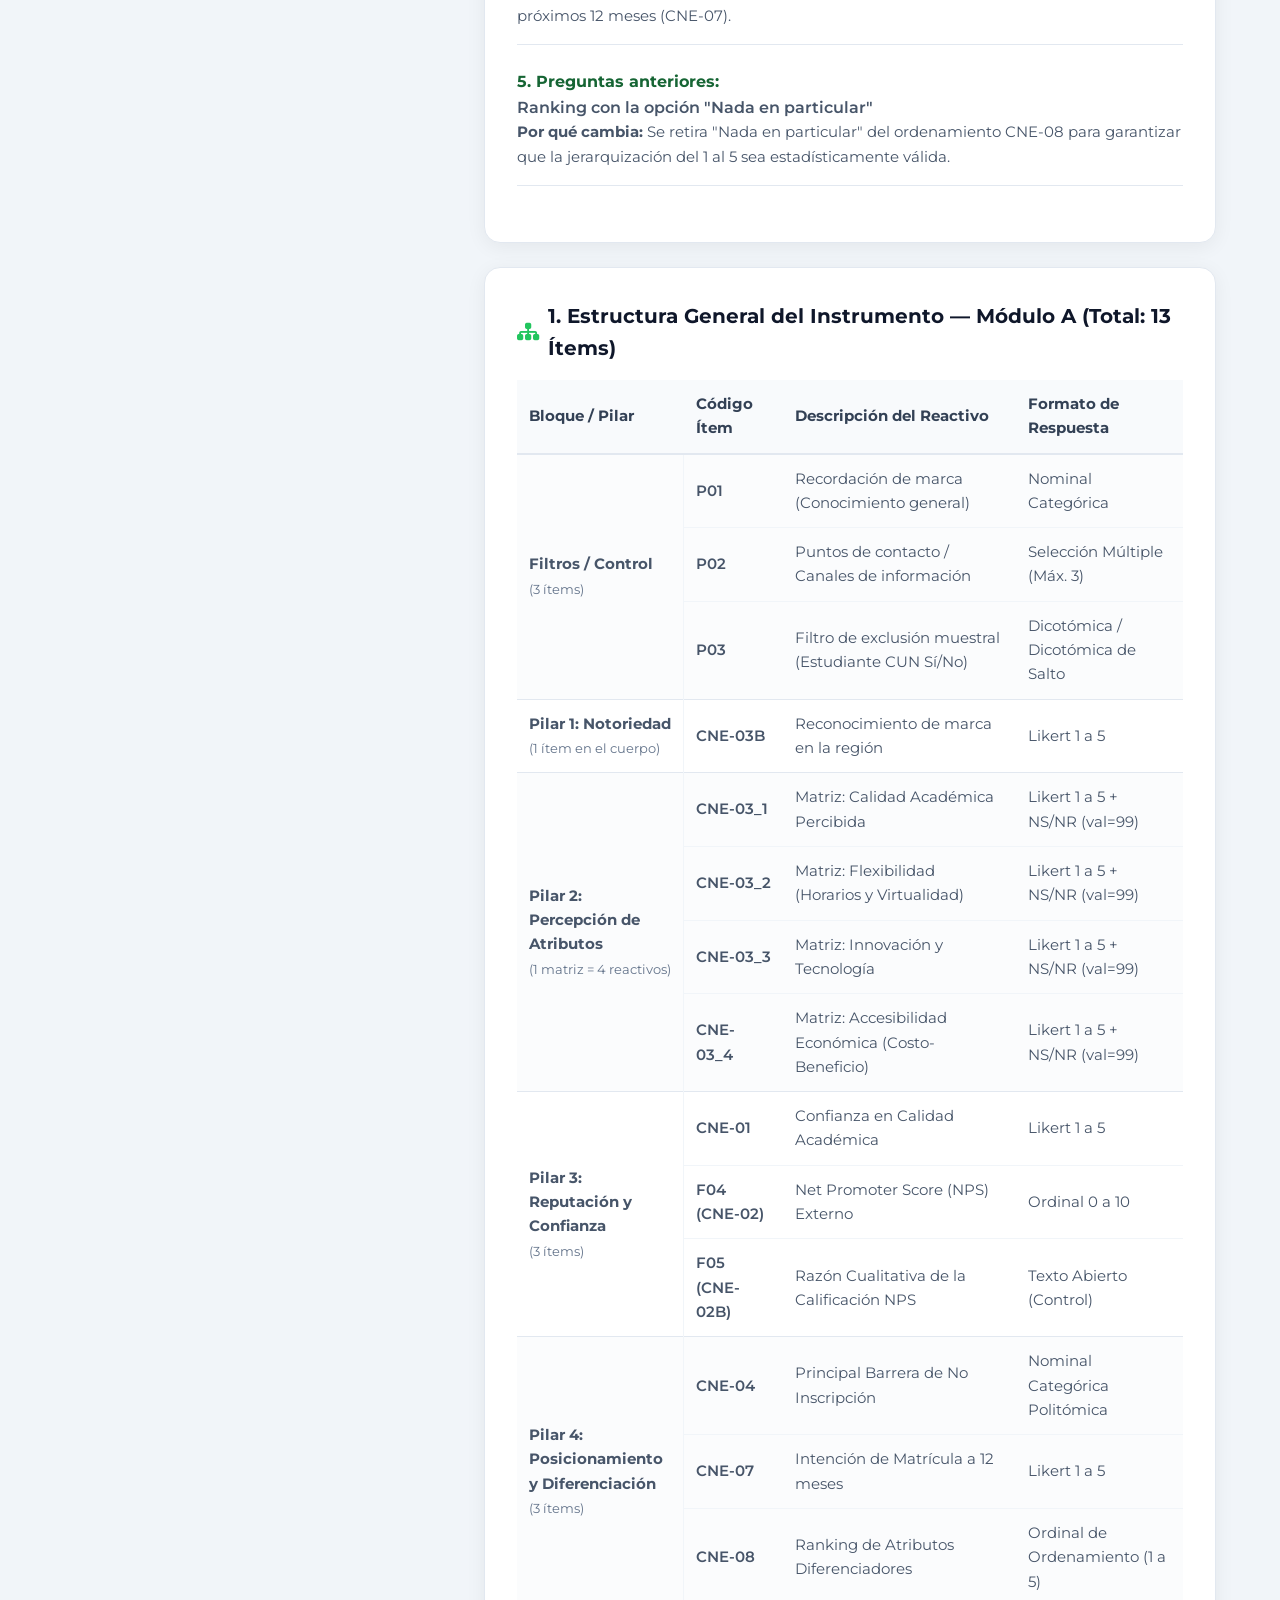
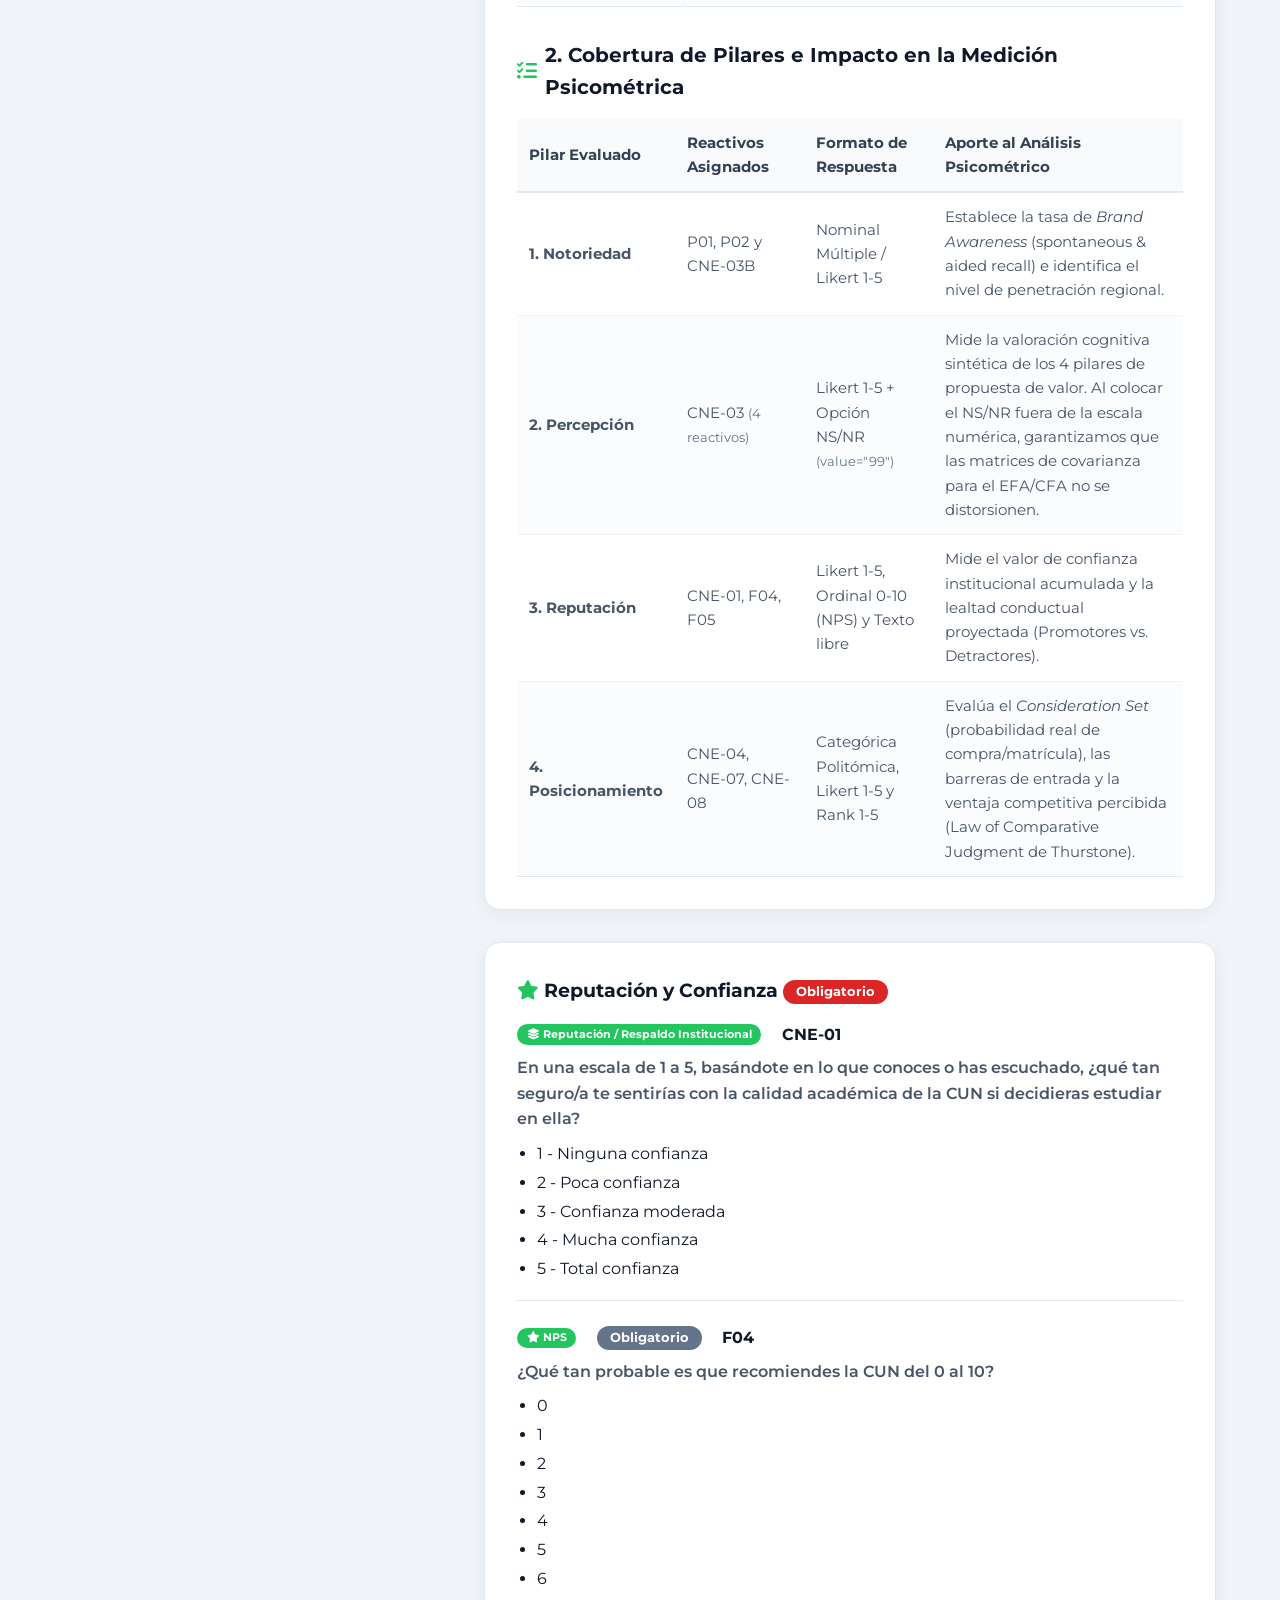
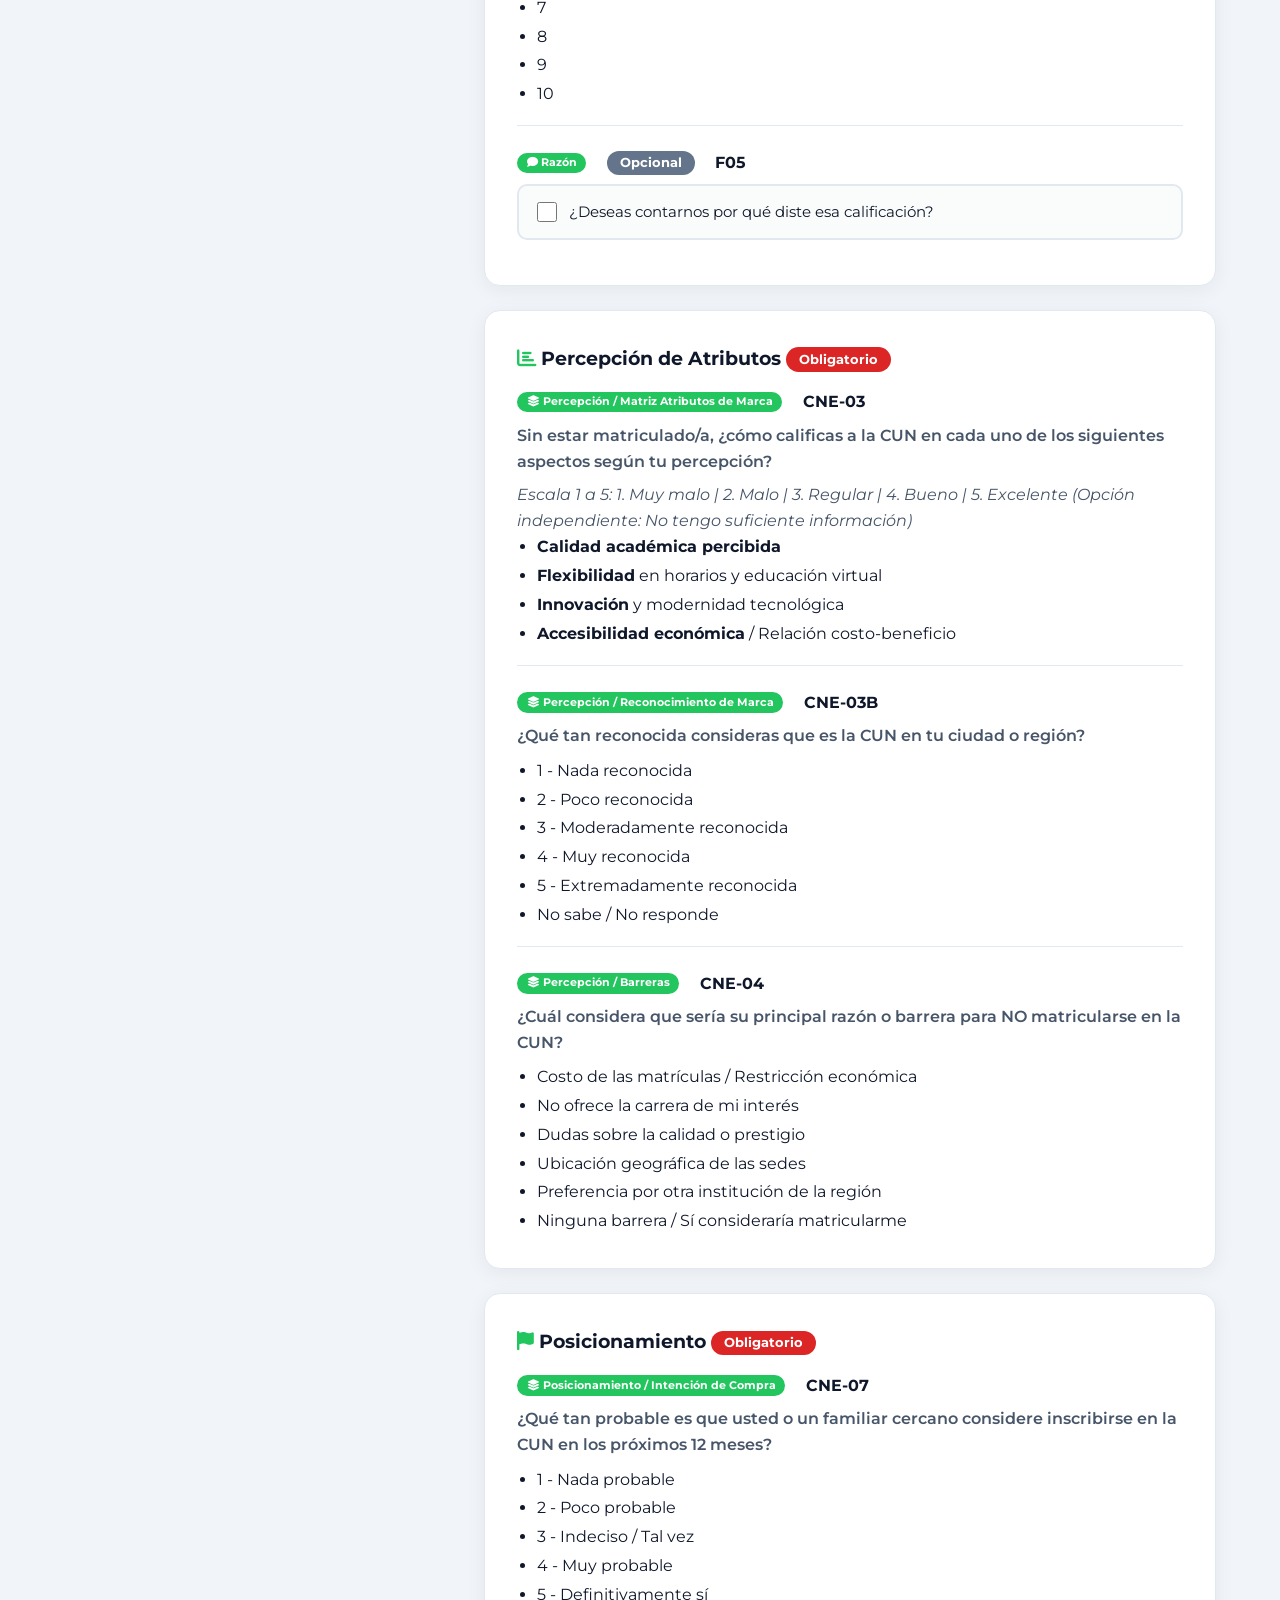
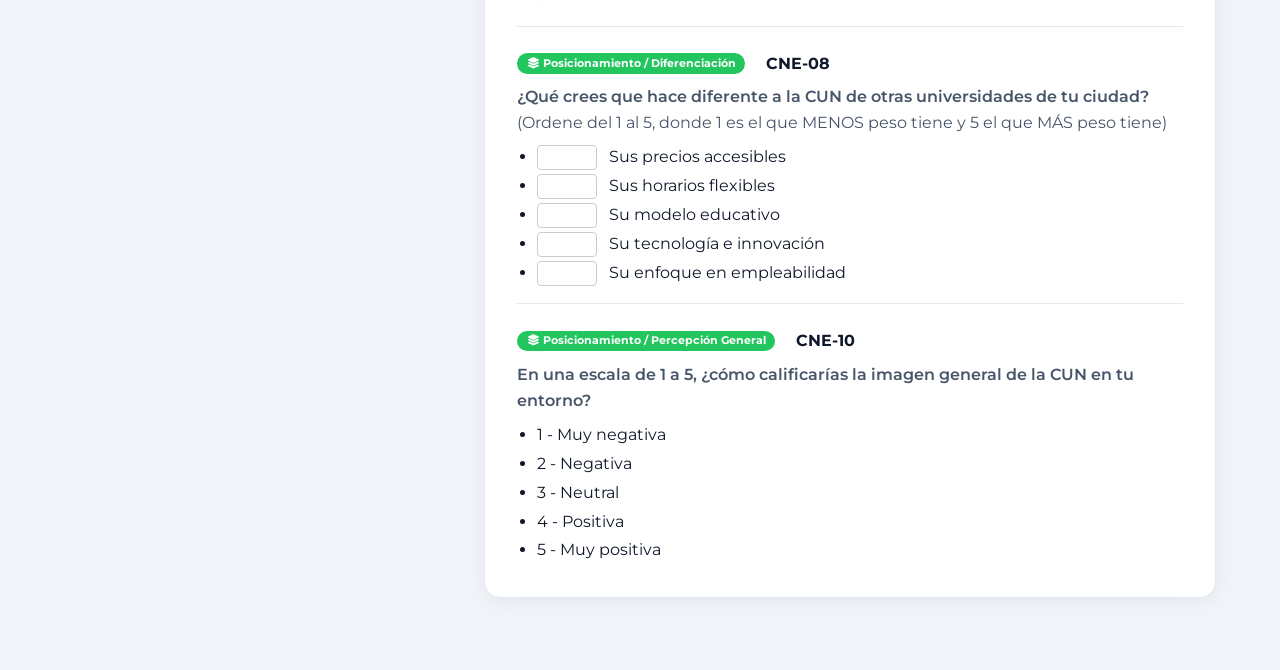
==== commit 192d24c8: "actualizacion de preguntas" ====
--- a/index.html
+++ b/index.html
@@ -1,85 +1,521 @@
 <!DOCTYPE html>
 <html lang="es">
 <head>
-    <meta charset="UTF-8" />
-    <meta name="viewport" content="width=device-width, initial-scale=1.0" />
-    <title>Percepción de Marca · Inicio</title>
-    <link href="https://fonts.googleapis.com/css2?family=Montserrat:wght@100;200;300;400;500;600;700;800;900&display=swap" rel="stylesheet" />
+    <meta charset="UTF-8">
+    <meta name="viewport" content="width=device-width, initial-scale=1.0">
+    <title>Módulo A: Conoce la CUN (No Estudiantes)</title>
+    
+    <!-- Google Fonts -->
+    <link rel="preconnect" href="https://fonts.googleapis.com">
+    <link rel="preconnect" href="https://fonts.gstatic.com" crossorigin>
+    <link href="https://fonts.googleapis.com/css2?family=Montserrat:wght@400;500;600;700;800;900&family=Lato:wght@300;400;700&display=swap" rel="stylesheet">
+    
+    <!-- Font Awesome -->
     <link rel="stylesheet" href="https://cdnjs.cloudflare.com/ajax/libs/font-awesome/6.5.1/css/all.min.css">
     
-    <!-- ===== USANDO EL CSS GLOBAL ===== -->
-    <link rel="stylesheet" href="css/estilos.css">
+    <!-- Estilos corporativos -->
+    <link rel="stylesheet" href="../css/estilos.css">
     
-   >
 </head>
 <body>
 
-    <!-- ===== SIDEBAR (iframe) ===== -->
-    <iframe src="components/sidebar.html" class="sidebar-iframe"></iframe>
-
-    <!-- ===== CONTENIDO PRINCIPAL ===== -->
-    <div class="main-content">
-
-        <!-- ===== HERO - Percepción de Marca ===== -->
-        <section class="hero">
-            <div class="hero-text animate-fadeUp delay-1">
-                <span class="badge"><i class="fas fa-chart-line"></i> Estudio 2026</span>
-                <h1>
-                    Percepción de<br />
-                    <span class="highlight">Marca CUN</span>
-                </h1>
-                <p>
-                    Investigación profunda sobre cómo las personas perciben la 
-                    Corporación Unificada Nacional de Educación Superior en las 
-                    14 ciudades priorizadas.
-                </p>
-                <div class="hero-buttons">
-                    <a href="pages/Matriz_de_mapeo.html" class="btn btn-primary">
-                        <i class="fas fa-sitemap"></i> Ver Matriz
-                    </a>
-                    <a href="pages/Ciudades_y_barrios.html" class="btn btn-secondary">
-                        <i class="fas fa-city"></i> Ciudades
-                    </a>
-                </div>
-            </div>
-
-            <div class="hero-visual animate-fadeUp delay-2">
-                <div class="hero-shapes">
-                    <div class="box animate-float"></div>
-                    <div class="circle animate-float"></div>
-                    <div class="triangle animate-float"></div>
-                    <div class="leaf animate-float"></div>
-                    <div class="heart animate-pulse"></div>
-                    <div class="moon animate-float"></div>
-                </div>
-            </div>
-        </section>
-
-        <!-- ===== ESTADÍSTICAS ===== -->
-        <div class="stats animate-fadeUp delay-3">
+    <!-- ============================================================
+    SIDEBAR (iframe)
+    ============================================================ -->
+    <iframe src="../components/sidebar.html" class="sidebar-iframe"></iframe>
+
+    <!-- ============================================================
+    CONTENIDO PRINCIPAL
+    ============================================================ -->
+    <div class="main-content-iframe">
+        
+        <!-- TÍTULO PRINCIPAL -->
+        <h1 class="main-title">
+            <i class="fa-solid fa-eye" style="color: var(--cun-green); margin-right: 12px;"></i>
+            Módulo A: Conoce la CUN (No Estudiantes)
+            <span class="badge-warn" style="font-size: 0.9rem;">Responde solo si NO estudia en la CUN</span>
+        </h1>
+
+        <!-- ============================================================
+        SECCIÓN 1: FILTRO INICIAL (OBLIGATORIO)
+        ============================================================ -->
+        <div class="card">
+          
+
+            <!-- P01: Nivel de conocimiento de la CUN -->
+            <div style="margin-top: 1rem; margin-bottom: 1.5rem; padding-bottom: 1rem; border-bottom: 1px solid #e2e8f0;">
+                <div style="display: flex; gap: 1rem; align-items: center; margin-bottom: 0.5rem;">
+                    <span class="badge-pilar"><i class="fa-solid fa-filter"></i> Filtro</span>
+                    <span class="badge-critico">Obligatorio</span>
+                    <span style="font-weight: 700; color: var(--text-dark);">P01</span>
+                </div>
+                <p style="font-weight: 600; margin-bottom: 0.5rem;">¿Ha escuchado o conoce usted sobre la universidad CUN (Corporación Unificada Nacional de Educación Superior)?</p>
+                <ul style="padding-left: 20px; line-height: 1.8;">
+                    <li>Sí, la conozco muy bien</li>
+                    <li>He escuchado hablar de ella, pero sé poco</li>
+                    <li>No la conozco en absoluto (Agradecer y finalizar)</li>
+                </ul>
+            </div>
+
+            <!-- P02: Canales de conocimiento de la CUN -->
+            <div style="margin-bottom: 1.5rem; padding-bottom: 1rem; border-bottom: 1px solid #e2e8f0;">
+                <div style="display: flex; gap: 1rem; align-items: center; margin-bottom: 0.5rem;">
+                    <span class="badge-pilar"><i class="fa-solid fa-filter"></i> Filtro</span>
+                    <span class="badge-critico">Obligatorio</span>
+                    <span style="font-weight: 700; color: var(--text-dark);">P02</span>
+                </div>
+                <p style="font-weight: 600; margin-bottom: 0.5rem;">¿Dónde ha visto o escuchado sobre la CUN? <span style="font-weight: 400; color: var(--text-muted);">(Selección múltiple, máx. 3)</span></p>
+                <ul style="padding-left: 20px; line-height: 1.8;">
+                    <li>Instagram / Facebook / TikTok</li>
+                    <li>Recomendaciones de conocidos o familiares</li>
+                    <li>Colegio / Eventos vocacionales</li>
+                    <li>Internet / Buscadores de Google</li>
+                    <li>Publicidad exterior / Medios</li>
+                    <li>Otro (Especifique): <input type="text" style="border:1px solid #ccc; border-radius:4px; padding:4px 8px; font-size:0.9rem; margin-top:4px; width:100%; max-width:300px;" placeholder="Escriba su respuesta..."></li>
+                </ul>
+            </div>
+
+            <!-- P03: Estudiante activo de la CUN -->
+            <div>
+                <div style="display: flex; gap: 1rem; align-items: center; margin-bottom: 0.5rem;">
+                    <span class="badge-pilar"><i class="fa-solid fa-filter"></i> Filtro</span>
+                    <span class="badge-critico">Obligatorio</span>
+                    <span style="font-weight: 700; color: var(--text-dark);">P03</span>
+                </div>
+                <p style="font-weight: 600; margin-bottom: 0.5rem;">¿Actualmente estudia en la CUN?</p>
+                <ul style="padding-left: 20px; line-height: 1.8;">
+                    <li style="color: #059669; font-weight: 700;">Sí (Redirige a Módulo C: Estudiantes CUN)</li>
+                    <li style="font-weight: 700;">No (Continúa en Módulo A)</li>
+                </ul>
+            </div>
+        </div>
+
+        <!-- ============================================================
+        SECCIÓN 2: JUSTIFICACIÓN DE LOS CAMBIOS (ANÁLISIS METODOLÓGICO)
+        ============================================================ -->
+        <div class="card">
+            <h4>
+                <i class="fa-solid fa-pen-to-square" style="color: var(--cun-green);"></i>
+                Justificación de los Cambios
+                <span class="badge-neutral">Análisis Metodológico</span>
+            </h4>
+
+            <div style="margin-top: 1rem;">
+
+                <!-- Justificación 1 -->
+                <div style="margin-bottom: 1.5rem; padding-bottom: 1rem; border-bottom: 1px solid #e2e8f0;">
+                    <p style="font-weight: 700; color: var(--cun-green-dark);">1. Pregunta anterior:</p>
+                    <p style="font-weight: 600;">¿Qué nivel de confianza le genera la CUN? (Alta / Media / Baja / Ninguna)</p>
+                    <p style="color: var(--text-muted); font-size: 0.95rem;">
+                        <strong>Por qué cambia:</strong> Se elimina CNE-02B por ser redundante con CNE-01 y se mantiene CNE-01 (Confianza en Calidad Académica) junto con F04 (NPS) para estandarizar la medición sin duplicar ítems.
+                    </p>
+                </div>
+
+                <!-- Justificación 2 -->
+                <div style="margin-bottom: 1.5rem; padding-bottom: 1rem; border-bottom: 1px solid #e2e8f0;">
+                    <p style="font-weight: 700; color: var(--cun-green-dark);">2. Pregunta anterior:</p>
+                    <p style="font-weight: 600;">Matriz de atributos con opción "No sabe" en la escala</p>
+                    <p style="color: var(--text-muted); font-size: 0.95rem;">
+                        <strong>Por qué cambia:</strong> Se conserva la matriz CNE-03 para evaluar los 4 atributos clave (Calidad, Flexibilidad, Innovación, Costo-beneficio), tratando "No tengo suficiente información" como opción fuera del orden numérico.
+                    </p>
+                </div>
+
+                <!-- Justificación 3 -->
+                <div style="margin-bottom: 1.5rem; padding-bottom: 1rem; border-bottom: 1px solid #e2e8f0;">
+                    <p style="font-weight: 700; color: var(--cun-green-dark);">3. Pregunta anterior:</p>
+                    <p style="font-weight: 600;">¿Qué tan costosa te parece la CUN?</p>
+                    <p style="color: var(--text-muted); font-size: 0.95rem;">
+                        <strong>Por qué cambia:</strong> Se sustituye por la evaluación de relación costo-beneficio en CNE-03 y se incorporan las barreras objetivas en CNE-04.
+                    </p>
+                </div>
+
+                <!-- Justificación 4 -->
+                <div style="margin-bottom: 1.5rem; padding-bottom: 1rem; border-bottom: 1px solid #e2e8f0;">
+                    <p style="font-weight: 700; color: var(--cun-green-dark);">4. Pregunta anterior:</p>
+                    <p style="font-weight: 600;">¿Recomendaría la CUN? (Sí / Tal vez / No)</p>
+                    <p style="color: var(--text-muted); font-size: 0.95rem;">
+                        <strong>Por qué cambia:</strong> Se sustituye por la escala estructurada de intención de matrícula en los próximos 12 meses (CNE-07).
+                    </p>
+                </div>
+
+                <!-- Justificación 5 -->
+                <div style="margin-bottom: 1.5rem; padding-bottom: 1rem; border-bottom: 1px solid #e2e8f0;">
+                    <p style="font-weight: 700; color: var(--cun-green-dark);">5. Preguntas anteriores:</p>
+                    <p style="font-weight: 600;">Ranking con la opción "Nada en particular"</p>
+                    <p style="color: var(--text-muted); font-size: 0.95rem;">
+                        <strong>Por qué cambia:</strong> Se retira "Nada en particular" del ordenamiento CNE-08 para garantizar que la jerarquización del 1 al 5 sea estadísticamente válida.
+                    </p>
+                </div>
+
+            </div>
+        </div>
+        <section class="card" style="margin-bottom: 2rem;">
+    <!-- ============================================================
+    TABLA 1: ESTRUCTURA GENERAL DEL MÓDULO A (13 ÍTEMS)
+    ============================================================ -->
+    <h3 style="color: var(--text-dark, #1e293b); font-size: 1.25rem; font-weight: 700; margin-bottom: 1rem; display: flex; align-items: center; gap: 0.5rem;">
+        <i class="fa-solid fa-sitemap" style="color: var(--cun-green, #059669);"></i>
+        1. Estructura General del Instrumento — Módulo A (Total: 13 Ítems)
+    </h3>
+
+    <div style="overflow-x: auto; margin-bottom: 2rem;">
+        <table style="width: 100%; border-collapse: collapse; text-align: left; font-size: 0.95rem;">
+            <thead>
+                <tr style="background-color: #f8fafc; border-bottom: 2px solid #e2e8f0; color: #334155;">
+                    <th style="padding: 12px; width: 25%;">Bloque / Pilar</th>
+                    <th style="padding: 12px; width: 15%;">Código Ítem</th>
+                    <th style="padding: 12px; width: 35%;">Descripción del Reactivo</th>
+                    <th style="padding: 12px; width: 25%;">Formato de Respuesta</th>
+                </tr>
+            </thead>
+            <tbody style="color: #475569;">
+                <!-- Filtros / Control -->
+                <tr style="border-bottom: 1px solid #f1f5f9; background-color: #fbfcfd;">
+                    <td rowspan="3" style="padding: 12px; font-weight: 700; border-right: 1px solid #f1f5f9;">Filtros / Control<br><small style="font-weight: 400; color: #64748b;">(3 ítems)</small></td>
+                    <td style="padding: 12px; font-weight: 600;">P01</td>
+                    <td style="padding: 12px;">Recordación de marca (Conocimiento general)</td>
+                    <td style="padding: 12px;">Nominal Categórica</td>
+                </tr>
+                <tr style="border-bottom: 1px solid #f1f5f9; background-color: #fbfcfd;">
+                    <td style="padding: 12px; font-weight: 600;">P02</td>
+                    <td style="padding: 12px;">Puntos de contacto / Canales de información</td>
+                    <td style="padding: 12px;">Selección Múltiple (Máx. 3)</td>
+                </tr>
+                <tr style="border-bottom: 1px solid #e2e8f0; background-color: #fbfcfd;">
+                    <td style="padding: 12px; font-weight: 600;">P03</td>
+                    <td style="padding: 12px;">Filtro de exclusión muestral (Estudiante CUN Sí/No)</td>
+                    <td style="padding: 12px;">Dicotómica / Dicotómica de Salto</td>
+                </tr>
+
+                <!-- Pilar 1: Notoriedad -->
+                <tr style="border-bottom: 1px solid #e2e8f0;">
+                    <td style="padding: 12px; font-weight: 700; border-right: 1px solid #f1f5f9;">Pilar 1: Notoriedad<br><small style="font-weight: 400; color: #64748b;">(1 ítem en el cuerpo)</small></td>
+                    <td style="padding: 12px; font-weight: 600;">CNE-03B</td>
+                    <td style="padding: 12px;">Reconocimiento de marca en la región</td>
+                    <td style="padding: 12px;">Likert 1 a 5</td>
+                </tr>
+
+                <!-- Pilar 2: Percepción de Atributos -->
+                <tr style="border-bottom: 1px solid #f1f5f9; background-color: #fbfcfd;">
+                    <td rowspan="4" style="padding: 12px; font-weight: 700; border-right: 1px solid #f1f5f9;">Pilar 2: Percepción de Atributos<br><small style="font-weight: 400; color: #64748b;">(1 matriz = 4 reactivos)</small></td>
+                    <td style="padding: 12px; font-weight: 600;">CNE-03_1</td>
+                    <td style="padding: 12px;">Matriz: Calidad Académica Percibida</td>
+                    <td style="padding: 12px;">Likert 1 a 5 + NS/NR (val=99)</td>
+                </tr>
+                <tr style="border-bottom: 1px solid #f1f5f9; background-color: #fbfcfd;">
+                    <td style="padding: 12px; font-weight: 600;">CNE-03_2</td>
+                    <td style="padding: 12px;">Matriz: Flexibilidad (Horarios y Virtualidad)</td>
+                    <td style="padding: 12px;">Likert 1 a 5 + NS/NR (val=99)</td>
+                </tr>
+                <tr style="border-bottom: 1px solid #f1f5f9; background-color: #fbfcfd;">
+                    <td style="padding: 12px; font-weight: 600;">CNE-03_3</td>
+                    <td style="padding: 12px;">Matriz: Innovación y Tecnología</td>
+                    <td style="padding: 12px;">Likert 1 a 5 + NS/NR (val=99)</td>
+                </tr>
+                <tr style="border-bottom: 1px solid #e2e8f0; background-color: #fbfcfd;">
+                    <td style="padding: 12px; font-weight: 600;">CNE-03_4</td>
+                    <td style="padding: 12px;">Matriz: Accesibilidad Económica (Costo-Beneficio)</td>
+                    <td style="padding: 12px;">Likert 1 a 5 + NS/NR (val=99)</td>
+                </tr>
+
+                <!-- Pilar 3: Reputación y Confianza -->
+                <tr style="border-bottom: 1px solid #f1f5f9;">
+                    <td rowspan="3" style="padding: 12px; font-weight: 700; border-right: 1px solid #f1f5f9;">Pilar 3: Reputación y Confianza<br><small style="font-weight: 400; color: #64748b;">(3 ítems)</small></td>
+                    <td style="padding: 12px; font-weight: 600;">CNE-01</td>
+                    <td style="padding: 12px;">Confianza en Calidad Académica</td>
+                    <td style="padding: 12px;">Likert 1 a 5</td>
+                </tr>
+                <tr style="border-bottom: 1px solid #f1f5f9;">
+                    <td style="padding: 12px; font-weight: 600;">F04 (CNE-02)</td>
+                    <td style="padding: 12px;">Net Promoter Score (NPS) Externo</td>
+                    <td style="padding: 12px;">Ordinal 0 a 10</td>
+                </tr>
+                <tr style="border-bottom: 1px solid #e2e8f0;">
+                    <td style="padding: 12px; font-weight: 600;">F05 (CNE-02B)</td>
+                    <td style="padding: 12px;">Razón Cualitativa de la Calificación NPS</td>
+                    <td style="padding: 12px;">Texto Abierto (Control)</td>
+                </tr>
+
+                <!-- Pilar 4: Posicionamiento y Diferenciación -->
+                <tr style="border-bottom: 1px solid #f1f5f9; background-color: #fbfcfd;">
+                    <td rowspan="3" style="padding: 12px; font-weight: 700; border-right: 1px solid #f1f5f9;">Pilar 4: Posicionamiento y Diferenciación<br><small style="font-weight: 400; color: #64748b;">(3 ítems)</small></td>
+                    <td style="padding: 12px; font-weight: 600;">CNE-04</td>
+                    <td style="padding: 12px;">Principal Barrera de No Inscripción</td>
+                    <td style="padding: 12px;">Nominal Categórica Politómica</td>
+                </tr>
+                <tr style="border-bottom: 1px solid #f1f5f9; background-color: #fbfcfd;">
+                    <td style="padding: 12px; font-weight: 600;">CNE-07</td>
+                    <td style="padding: 12px;">Intención de Matrícula a 12 meses</td>
+                    <td style="padding: 12px;">Likert 1 a 5</td>
+                </tr>
+                <tr style="border-bottom: 1px solid #e2e8f0; background-color: #fbfcfd;">
+                    <td style="padding: 12px; font-weight: 600;">CNE-08</td>
+                    <td style="padding: 12px;">Ranking de Atributos Diferenciadores</td>
+                    <td style="padding: 12px;">Ordinal de Ordenamiento (1 a 5)</td>
+                </tr>
+            </tbody>
+        </table>
+    </div>
+
+    <!-- ============================================================
+    TABLA 2: MATRIZ DE COBERTURA DE LOS 4 PILARES E IMPACTO PSICOMÉTRICO
+    ============================================================ -->
+    <h3 style="color: var(--text-dark, #1e293b); font-size: 1.25rem; font-weight: 700; margin-bottom: 1rem; display: flex; align-items: center; gap: 0.5rem;">
+        <i class="fa-solid fa-list-check" style="color: var(--cun-green, #059669);"></i>
+        2. Cobertura de Pilares e Impacto en la Medición Psicométrica
+    </h3>
+
+    <div style="overflow-x: auto;">
+        <table style="width: 100%; border-collapse: collapse; text-align: left; font-size: 0.95rem;">
+            <thead>
+                <tr style="background-color: #f8fafc; border-bottom: 2px solid #e2e8f0; color: #334155;">
+                    <th style="padding: 12px; width: 20%;">Pilar Evaluado</th>
+                    <th style="padding: 12px; width: 20%;">Reactivos Asignados</th>
+                    <th style="padding: 12px; width: 20%;">Formato de Respuesta</th>
+                    <th style="padding: 12px; width: 40%;">Aporte al Análisis Psicométrico</th>
+                </tr>
+            </thead>
+            <tbody style="color: #475569;">
+                <tr style="border-bottom: 1px solid #f1f5f9;">
+                    <td style="padding: 12px; font-weight: 700;">1. Notoriedad</td>
+                    <td style="padding: 12px;">P01, P02 y CNE-03B</td>
+                    <td style="padding: 12px;">Nominal Múltiple / Likert 1-5</td>
+                    <td style="padding: 12px;">Establece la tasa de <em>Brand Awareness</em> (spontaneous &amp; aided recall) e identifica el nivel de penetración regional.</td>
+                </tr>
+                <tr style="border-bottom: 1px solid #f1f5f9; background-color: #fbfcfd;">
+                    <td style="padding: 12px; font-weight: 700;">2. Percepción</td>
+                    <td style="padding: 12px;">CNE-03 <small style="color: #64748b;">(4 reactivos)</small></td>
+                    <td style="padding: 12px;">Likert 1-5 + Opción NS/NR <small style="color: #64748b;">(value="99")</small></td>
+                    <td style="padding: 12px;">Mide la valoración cognitiva sintética de los 4 pilares de propuesta de valor. Al colocar el NS/NR fuera de la escala numérica, garantizamos que las matrices de covarianza para el EFA/CFA no se distorsionen.</td>
+                </tr>
+                <tr style="border-bottom: 1px solid #f1f5f9;">
+                    <td style="padding: 12px; font-weight: 700;">3. Reputación</td>
+                    <td style="padding: 12px;">CNE-01, F04, F05</td>
+                    <td style="padding: 12px;">Likert 1-5, Ordinal 0-10 (NPS) y Texto libre</td>
+                    <td style="padding: 12px;">Mide el valor de confianza institucional acumulada y la lealtad conductual proyectada (Promotores vs. Detractores).</td>
+                </tr>
+                <tr style="border-bottom: 1px solid #e2e8f0; background-color: #fbfcfd;">
+                    <td style="padding: 12px; font-weight: 700;">4. Posicionamiento</td>
+                    <td style="padding: 12px;">CNE-04, CNE-07, CNE-08</td>
+                    <td style="padding: 12px;">Categórica Politómica, Likert 1-5 y Rank 1-5</td>
+                    <td style="padding: 12px;">Evalúa el <em>Consideration Set</em> (probabilidad real de compra/matrícula), las barreras de entrada y la ventaja competitiva percibida (Law of Comparative Judgment de Thurstone).</td>
+                </tr>
+            </tbody>
+        </table>
+    </div>
+</section>
+        <!-- ============================================================
+        SECCIÓN 3: CUESTIONARIO MÓDULO A (CNE-01 a CNE-08)
+        ============================================================ -->
+        
+        <!-- ============================================================
+        BLOQUE 1: REPUTACIÓN Y CONFIANZA (CNE-01, F04, F05)
+        ============================================================ -->
+        <div class="card">
+            <h4>
+                <i class="fa-solid fa-star" style="color: var(--cun-green);"></i> 
+                Reputación y Confianza
+                <span class="badge-critico">Obligatorio</span>
+            </h4>
+
+            <!-- CNE-01: Seguridad en calidad académica -->
+            <div style="margin-top: 1rem; margin-bottom: 1.5rem; padding-bottom: 1rem; border-bottom: 1px solid #e2e8f0;">
+                <div style="display: flex; gap: 1rem; align-items: center; margin-bottom: 0.5rem;">
+                    <span class="badge-pilar"><i class="fa-solid fa-layer-group"></i> Reputación / Respaldo Institucional</span>
+                    <span style="font-weight: 700; color: var(--text-dark);">CNE-01</span>
+                </div>
+                <p style="font-weight: 600; margin-bottom: 0.5rem;">En una escala de 1 a 5, basándote en lo que conoces o has escuchado, ¿qué tan seguro/a te sentirías con la calidad académica de la CUN si decidieras estudiar en ella?</p>
+                <ul style="padding-left: 20px; line-height: 1.8;">
+                    <li>1 - Ninguna confianza</li>
+                    <li>2 - Poca confianza</li>
+                    <li>3 - Confianza moderada</li>
+                    <li>4 - Mucha confianza</li>
+                    <li>5 - Total confianza</li>
+                </ul>
+            </div>
+
+            <!-- NPS -->
+            <div style="margin-bottom: 1.5rem; padding-bottom: 1rem; border-bottom: 1px solid #e2e8f0;">
+                <div style="display: flex; gap: 1rem; align-items: center; margin-bottom: 0.5rem;">
+                    <span class="badge-pilar"><i class="fa-solid fa-star"></i> NPS</span>
+                    <span class="badge-neutral">Obligatorio</span>
+                    <span style="font-weight: 700; color: var(--text-dark);">F04</span>
+                </div>
+                <p style="font-weight: 600; margin-bottom: 0.5rem;">¿Qué tan probable es que recomiendes la CUN del 0 al 10?</p>
+                <ul style="padding-left: 20px; line-height: 1.8;">
+                    <li>0</li>
+                    <li>1</li>
+                    <li>2</li>
+                    <li>3</li>
+                    <li>4</li>
+                    <li>5</li>
+                    <li>6</li>
+                    <li>7</li>
+                    <li>8</li>
+                    <li>9</li>
+                    <li>10</li>
+                </ul>
+            </div>
+
+            <!-- Razón de la calificación -->
+            <div>
+                <div style="display: flex; gap: 1rem; align-items: center; margin-bottom: 0.5rem;">
+                    <span class="badge-pilar"><i class="fa-solid fa-comment"></i> Razón</span>
+                    <span class="badge-neutral">Opcional</span>
+                    <span style="font-weight: 700; color: var(--text-dark);">F05</span>
+                </div>
+
+                <label style="display: flex; align-items: flex-start; gap: 12px; padding: 14px 18px; background: #fafcfb; border: 2px solid #e2e8f0; border-radius: 10px; cursor: pointer; margin-bottom: 0.8rem;">
+                    <input type="checkbox" id="habilitar_razon" style="width: 20px; height: 20px; margin-top: 2px; accent-color: var(--cun-green); cursor: pointer; flex-shrink: 0;">
+                    <span style="font-size: 0.95rem; color: var(--text-dark);">
+                        ¿Deseas contarnos por qué diste esa calificación?
+                    </span>
+                </label>
+
+                <div id="bloque_razon" style="display: none;">
+                    <p style="font-weight: 600; margin-bottom: 0.5rem;">¿Por qué diste esa calificación?</p>
+                    <textarea id="razon_nps" name="razon_nps" rows="4" placeholder="Escribe aquí tu respuesta..." style="width: 100%; padding: 12px; border: 2px solid #e2e8f0; border-radius: 10px; font-family: inherit; font-size: 0.95rem; resize: vertical;"></textarea>
+                </div>
+            </div>
+
+            <script>
+                const checkRazon = document.getElementById('habilitar_razon');
+                const bloqueRazon = document.getElementById('bloque_razon');
+
+                checkRazon.addEventListener('change', () => {
+                    if (checkRazon.checked) {
+                        bloqueRazon.style.display = 'block';
+                    } else {
+                        bloqueRazon.style.display = 'none';
+                        document.getElementById('razon_nps').value = '';
+                    }
+                });
+            </script>
+        </div>
+
+        <!-- ============================================================
+        BLOQUE 2: PERCEPCIÓN DE ATRIBUTOS (CNE-03, CNE-03B, CNE-04)
+        ============================================================ -->
+        <div class="card">
+            <h4>
+                <i class="fa-solid fa-chart-bar" style="color: var(--cun-green);"></i> 
+                Percepción de Atributos
+                <span class="badge-critico">Obligatorio</span>
+            </h4>
+
+            <!-- CNE-03: Matriz de atributos de marca -->
+            <div style="margin-top: 1rem; margin-bottom: 1.5rem; padding-bottom: 1rem; border-bottom: 1px solid #e2e8f0;">
+                <div style="display: flex; gap: 1rem; align-items: center; margin-bottom: 0.5rem;">
+                    <span class="badge-pilar"><i class="fa-solid fa-layer-group"></i> Percepción / Matriz Atributos de Marca</span>
+                    <span style="font-weight: 700; color: var(--text-dark);">CNE-03</span>
+                </div>
+                <p style="font-weight: 600; margin-bottom: 0.5rem;">Sin estar matriculado/a, ¿cómo calificas a la CUN en cada uno de los siguientes aspectos según tu percepción?</p>
+                <p style="color: var(--text-muted);"><em>Escala 1 a 5: 1. Muy malo | 2. Malo | 3. Regular | 4. Bueno | 5. Excelente (Opción independiente: No tengo suficiente información)</em></p>
+                <ul style="padding-left: 20px; line-height: 1.8;">
+                    <li><strong>Calidad académica percibida</strong></li>
+                    <li><strong>Flexibilidad</strong> en horarios y educación virtual</li>
+                    <li><strong>Innovación</strong> y modernidad tecnológica</li>
+                    <li><strong>Accesibilidad económica</strong> / Relación costo-beneficio</li>
+                </ul>
+            </div>
+
+            <!-- CNE-03B: Reconocimiento de marca -->
+            <div style="margin-bottom: 1.5rem; padding-bottom: 1rem; border-bottom: 1px solid #e2e8f0;">
+                <div style="display: flex; gap: 1rem; align-items: center; margin-bottom: 0.5rem;">
+                    <span class="badge-pilar"><i class="fa-solid fa-layer-group"></i> Percepción / Reconocimiento de Marca</span>
+                    <span style="font-weight: 700; color: var(--text-dark);">CNE-03B</span>
+                </div>
+                <p style="font-weight: 600; margin-bottom: 0.5rem;">¿Qué tan reconocida consideras que es la CUN en tu ciudad o región?</p>
+                <ul style="padding-left: 20px; line-height: 1.8;">
+                    <li>1 - Nada reconocida</li>
+                    <li>2 - Poco reconocida</li>
+                    <li>3 - Moderadamente reconocida</li>
+                    <li>4 - Muy reconocida</li>
+                    <li>5 - Extremadamente reconocida</li>
+                    <li>No sabe / No responde</li>
+                </ul>
+            </div>
+
+            <!-- CNE-04: Barreras de inscripción -->
+            <div>
+                <div style="display: flex; gap: 1rem; align-items: center; margin-bottom: 0.5rem;">
+                    <span class="badge-pilar"><i class="fa-solid fa-layer-group"></i> Percepción / Barreras</span>
+                    <span style="font-weight: 700; color: var(--text-dark);">CNE-04</span>
+                </div>
+                <p style="font-weight: 600; margin-bottom: 0.5rem;">¿Cuál considera que sería su principal razón o barrera para NO matricularse en la CUN?</p>
+                <ul style="padding-left: 20px; line-height: 1.8;">
+                    <li>Costo de las matrículas / Restricción económica</li>
+                    <li>No ofrece la carrera de mi interés</li>
+                    <li>Dudas sobre la calidad o prestigio</li>
+                    <li>Ubicación geográfica de las sedes</li>
+                    <li>Preferencia por otra institución de la región</li>
+                    <li>Ninguna barrera / Sí consideraría matricularme</li>
+                </ul>
+            </div>
             
-            <div class="stat-item">
-                <div class="number" id="count1">0</div>
-                <div class="label">Ciudades Priorizadas</div>
-            </div>
-            <div class="stat-item">
-                <div class="number" id="count2">0</div>
-                <div class="label">Barrios Mapeados</div>
-            </div>
-            <div class="stat-item">
-                <div class="number" id="count3">0</div>
-                <div class="label">Segmentos Identificados</div>
-            </div>
-            <div class="stat-item">
-                <div class="number" id="count4">0</div>
-                <div class="label">Encuestas Aplicadas</div>
-            </div>
         </div>
 
+        <!-- ============================================================
+        BLOQUE 3: POSICIONAMIENTO (CNE-07, CNE-08, CNE-10)
+        ============================================================ -->
+        <div class="card">
+            <h4>
+                <i class="fa-solid fa-flag" style="color: var(--cun-green);"></i> 
+                Posicionamiento
+                <span class="badge-critico">Obligatorio</span>
+            </h4>
+
+            <!-- CNE-07: Intención de compra -->
+            <div style="margin-top: 1rem; margin-bottom: 1.5rem; padding-bottom: 1rem; border-bottom: 1px solid #e2e8f0;">
+                <div style="display: flex; gap: 1rem; align-items: center; margin-bottom: 0.5rem;">
+                    <span class="badge-pilar"><i class="fa-solid fa-layer-group"></i> Posicionamiento / Intención de Compra</span>
+                    <span style="font-weight: 700; color: var(--text-dark);">CNE-07</span>
+                </div>
+                <p style="font-weight: 600; margin-bottom: 0.5rem;">¿Qué tan probable es que usted o un familiar cercano considere inscribirse en la CUN en los próximos 12 meses?</p>
+                <ul style="padding-left: 20px; line-height: 1.8;">
+                    <li>1 - Nada probable</li>
+                    <li>2 - Poco probable</li>
+                    <li>3 - Indeciso / Tal vez</li>
+                    <li>4 - Muy probable</li>
+                    <li>5 - Definitivamente sí</li>
+                </ul>
+            </div>
+
+            <!-- CNE-08: Ranking de diferenciación (1 al 5) -->
+            <div style="margin-bottom: 1.5rem; padding-bottom: 1rem; border-bottom: 1px solid #e2e8f0;">
+                <div style="display: flex; gap: 1rem; align-items: center; margin-bottom: 0.5rem;">
+                    <span class="badge-pilar"><i class="fa-solid fa-layer-group"></i> Posicionamiento / Diferenciación</span>
+                    <span style="font-weight: 700; color: var(--text-dark);">CNE-08</span>
+                </div>
+                <p style="font-weight: 600; margin-bottom: 0.5rem;">¿Qué crees que hace diferente a la CUN de otras universidades de tu ciudad? <span style="font-weight: 400; color: var(--text-muted);">(Ordene del 1 al 5, donde 1 es el que MENOS peso tiene y 5 el que MÁS peso tiene)</span></p>
+                <ul style="padding-left: 20px; line-height: 1.8;">
+                    <li><input type="number" min="1" max="5" style="width:60px; border:1px solid #ccc; border-radius:4px; padding:4px; margin-right:8px;"> Sus precios accesibles</li>
+                    <li><input type="number" min="1" max="5" style="width:60px; border:1px solid #ccc; border-radius:4px; padding:4px; margin-right:8px;"> Sus horarios flexibles</li>
+                    <li><input type="number" min="1" max="5" style="width:60px; border:1px solid #ccc; border-radius:4px; padding:4px; margin-right:8px;"> Su modelo educativo</li>
+                    <li><input type="number" min="1" max="5" style="width:60px; border:1px solid #ccc; border-radius:4px; padding:4px; margin-right:8px;"> Su tecnología e innovación</li>
+                    <li><input type="number" min="1" max="5" style="width:60px; border:1px solid #ccc; border-radius:4px; padding:4px; margin-right:8px;"> Su enfoque en empleabilidad</li>
+                </ul>
+            </div>
+
+            <!-- CNE-10: Percepción general de imagen -->
+            <div>
+                <div style="display: flex; gap: 1rem; align-items: center; margin-bottom: 0.5rem;">
+                    <span class="badge-pilar"><i class="fa-solid fa-layer-group"></i> Posicionamiento / Percepción General</span>
+                    <span style="font-weight: 700; color: var(--text-dark);">CNE-10</span>
+                </div>
+                <p style="font-weight: 600; margin-bottom: 0.5rem;">En una escala de 1 a 5, ¿cómo calificarías la imagen general de la CUN en tu entorno?</p>
+                <ul style="padding-left: 20px; line-height: 1.8;">
+                    <li>1 - Muy negativa</li>
+                    <li>2 - Negativa</li>
+                    <li>3 - Neutral</li>
+                    <li>4 - Positiva</li>
+                    <li>5 - Muy positiva</li>
+                </ul>
+            </div>
+
+        </div>
+
     </div>
-
-    
-    </script>
 
 </body>
 </html>
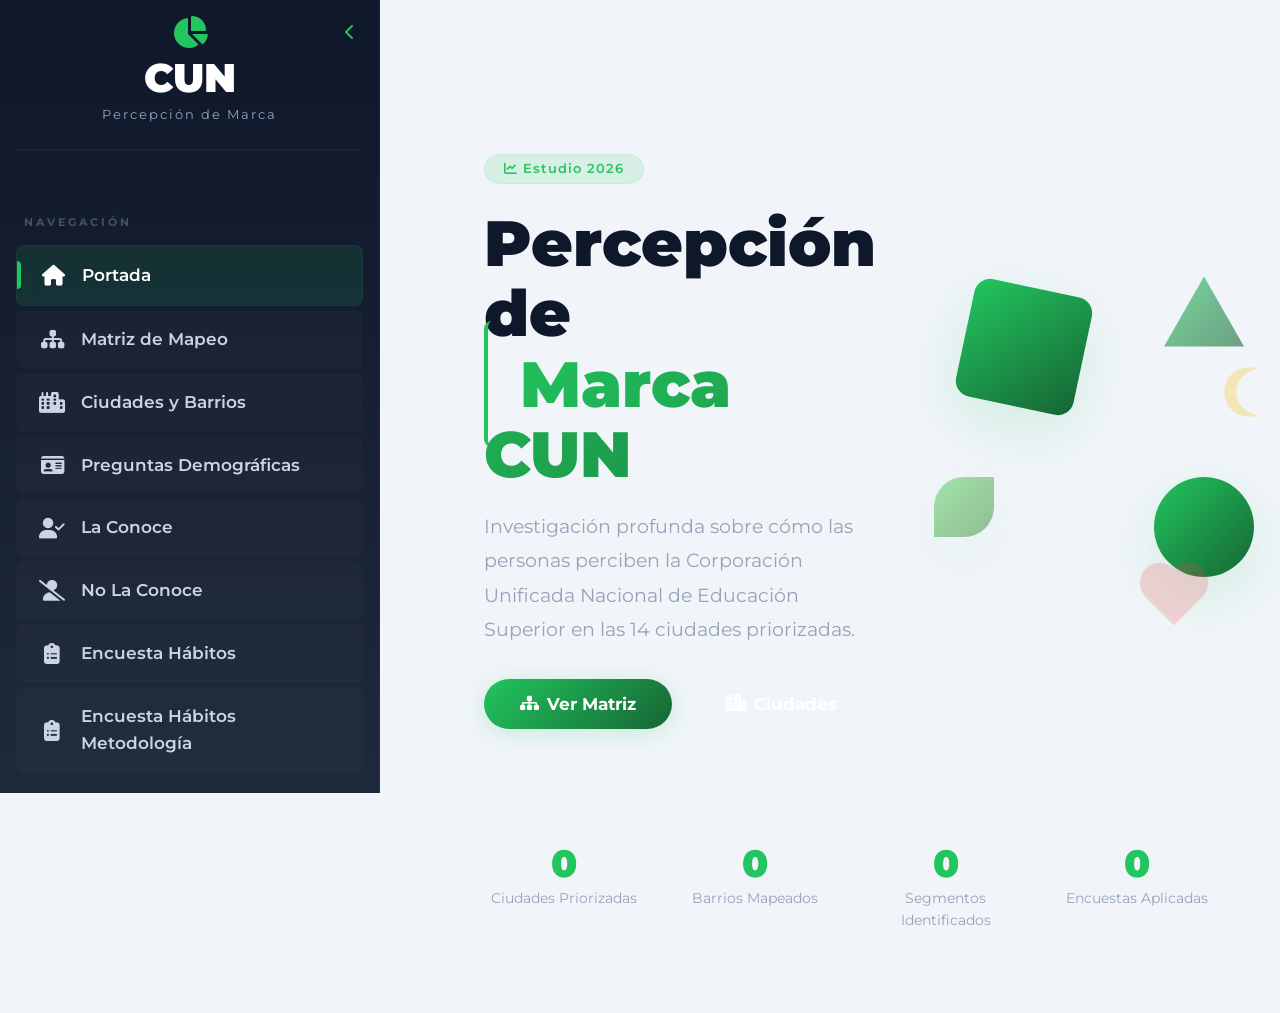
==== commit dfd7de52: "mensaje" ====
--- a/index.html
+++ b/index.html
@@ -1,521 +1,85 @@
 <!DOCTYPE html>
 <html lang="es">
 <head>
-    <meta charset="UTF-8">
-    <meta name="viewport" content="width=device-width, initial-scale=1.0">
-    <title>Módulo A: Conoce la CUN (No Estudiantes)</title>
-    
-    <!-- Google Fonts -->
-    <link rel="preconnect" href="https://fonts.googleapis.com">
-    <link rel="preconnect" href="https://fonts.gstatic.com" crossorigin>
-    <link href="https://fonts.googleapis.com/css2?family=Montserrat:wght@400;500;600;700;800;900&family=Lato:wght@300;400;700&display=swap" rel="stylesheet">
-    
-    <!-- Font Awesome -->
+    <meta charset="UTF-8" />
+    <meta name="viewport" content="width=device-width, initial-scale=1.0" />
+    <title>Percepción de Marca · Inicio</title>
+    <link href="https://fonts.googleapis.com/css2?family=Montserrat:wght@100;200;300;400;500;600;700;800;900&display=swap" rel="stylesheet" />
     <link rel="stylesheet" href="https://cdnjs.cloudflare.com/ajax/libs/font-awesome/6.5.1/css/all.min.css">
     
-    <!-- Estilos corporativos -->
-    <link rel="stylesheet" href="../css/estilos.css">
+    <!-- ===== USANDO EL CSS GLOBAL ===== -->
+    <link rel="stylesheet" href="css/estilos.css">
     
+   >
 </head>
 <body>
 
-    <!-- ============================================================
-    SIDEBAR (iframe)
-    ============================================================ -->
-    <iframe src="../components/sidebar.html" class="sidebar-iframe"></iframe>
+    <!-- ===== SIDEBAR (iframe) ===== -->
+    <iframe src="components/sidebar.html" class="sidebar-iframe"></iframe>
 
-    <!-- ============================================================
-    CONTENIDO PRINCIPAL
-    ============================================================ -->
-    <div class="main-content-iframe">
-        
-        <!-- TÍTULO PRINCIPAL -->
-        <h1 class="main-title">
-            <i class="fa-solid fa-eye" style="color: var(--cun-green); margin-right: 12px;"></i>
-            Módulo A: Conoce la CUN (No Estudiantes)
-            <span class="badge-warn" style="font-size: 0.9rem;">Responde solo si NO estudia en la CUN</span>
-        </h1>
+    <!-- ===== CONTENIDO PRINCIPAL ===== -->
+    <div class="main-content">
 
-        <!-- ============================================================
-        SECCIÓN 1: FILTRO INICIAL (OBLIGATORIO)
-        ============================================================ -->
-        <div class="card">
-          
-
-            <!-- P01: Nivel de conocimiento de la CUN -->
-            <div style="margin-top: 1rem; margin-bottom: 1.5rem; padding-bottom: 1rem; border-bottom: 1px solid #e2e8f0;">
-                <div style="display: flex; gap: 1rem; align-items: center; margin-bottom: 0.5rem;">
-                    <span class="badge-pilar"><i class="fa-solid fa-filter"></i> Filtro</span>
-                    <span class="badge-critico">Obligatorio</span>
-                    <span style="font-weight: 700; color: var(--text-dark);">P01</span>
-                </div>
-                <p style="font-weight: 600; margin-bottom: 0.5rem;">¿Ha escuchado o conoce usted sobre la universidad CUN (Corporación Unificada Nacional de Educación Superior)?</p>
-                <ul style="padding-left: 20px; line-height: 1.8;">
-                    <li>Sí, la conozco muy bien</li>
-                    <li>He escuchado hablar de ella, pero sé poco</li>
-                    <li>No la conozco en absoluto (Agradecer y finalizar)</li>
-                </ul>
-            </div>
-
-            <!-- P02: Canales de conocimiento de la CUN -->
-            <div style="margin-bottom: 1.5rem; padding-bottom: 1rem; border-bottom: 1px solid #e2e8f0;">
-                <div style="display: flex; gap: 1rem; align-items: center; margin-bottom: 0.5rem;">
-                    <span class="badge-pilar"><i class="fa-solid fa-filter"></i> Filtro</span>
-                    <span class="badge-critico">Obligatorio</span>
-                    <span style="font-weight: 700; color: var(--text-dark);">P02</span>
-                </div>
-                <p style="font-weight: 600; margin-bottom: 0.5rem;">¿Dónde ha visto o escuchado sobre la CUN? <span style="font-weight: 400; color: var(--text-muted);">(Selección múltiple, máx. 3)</span></p>
-                <ul style="padding-left: 20px; line-height: 1.8;">
-                    <li>Instagram / Facebook / TikTok</li>
-                    <li>Recomendaciones de conocidos o familiares</li>
-                    <li>Colegio / Eventos vocacionales</li>
-                    <li>Internet / Buscadores de Google</li>
-                    <li>Publicidad exterior / Medios</li>
-                    <li>Otro (Especifique): <input type="text" style="border:1px solid #ccc; border-radius:4px; padding:4px 8px; font-size:0.9rem; margin-top:4px; width:100%; max-width:300px;" placeholder="Escriba su respuesta..."></li>
-                </ul>
-            </div>
-
-            <!-- P03: Estudiante activo de la CUN -->
-            <div>
-                <div style="display: flex; gap: 1rem; align-items: center; margin-bottom: 0.5rem;">
-                    <span class="badge-pilar"><i class="fa-solid fa-filter"></i> Filtro</span>
-                    <span class="badge-critico">Obligatorio</span>
-                    <span style="font-weight: 700; color: var(--text-dark);">P03</span>
-                </div>
-                <p style="font-weight: 600; margin-bottom: 0.5rem;">¿Actualmente estudia en la CUN?</p>
-                <ul style="padding-left: 20px; line-height: 1.8;">
-                    <li style="color: #059669; font-weight: 700;">Sí (Redirige a Módulo C: Estudiantes CUN)</li>
-                    <li style="font-weight: 700;">No (Continúa en Módulo A)</li>
-                </ul>
-            </div>
-        </div>
-
-        <!-- ============================================================
-        SECCIÓN 2: JUSTIFICACIÓN DE LOS CAMBIOS (ANÁLISIS METODOLÓGICO)
-        ============================================================ -->
-        <div class="card">
-            <h4>
-                <i class="fa-solid fa-pen-to-square" style="color: var(--cun-green);"></i>
-                Justificación de los Cambios
-                <span class="badge-neutral">Análisis Metodológico</span>
-            </h4>
-
-            <div style="margin-top: 1rem;">
-
-                <!-- Justificación 1 -->
-                <div style="margin-bottom: 1.5rem; padding-bottom: 1rem; border-bottom: 1px solid #e2e8f0;">
-                    <p style="font-weight: 700; color: var(--cun-green-dark);">1. Pregunta anterior:</p>
-                    <p style="font-weight: 600;">¿Qué nivel de confianza le genera la CUN? (Alta / Media / Baja / Ninguna)</p>
-                    <p style="color: var(--text-muted); font-size: 0.95rem;">
-                        <strong>Por qué cambia:</strong> Se elimina CNE-02B por ser redundante con CNE-01 y se mantiene CNE-01 (Confianza en Calidad Académica) junto con F04 (NPS) para estandarizar la medición sin duplicar ítems.
-                    </p>
-                </div>
-
-                <!-- Justificación 2 -->
-                <div style="margin-bottom: 1.5rem; padding-bottom: 1rem; border-bottom: 1px solid #e2e8f0;">
-                    <p style="font-weight: 700; color: var(--cun-green-dark);">2. Pregunta anterior:</p>
-                    <p style="font-weight: 600;">Matriz de atributos con opción "No sabe" en la escala</p>
-                    <p style="color: var(--text-muted); font-size: 0.95rem;">
-                        <strong>Por qué cambia:</strong> Se conserva la matriz CNE-03 para evaluar los 4 atributos clave (Calidad, Flexibilidad, Innovación, Costo-beneficio), tratando "No tengo suficiente información" como opción fuera del orden numérico.
-                    </p>
-                </div>
-
-                <!-- Justificación 3 -->
-                <div style="margin-bottom: 1.5rem; padding-bottom: 1rem; border-bottom: 1px solid #e2e8f0;">
-                    <p style="font-weight: 700; color: var(--cun-green-dark);">3. Pregunta anterior:</p>
-                    <p style="font-weight: 600;">¿Qué tan costosa te parece la CUN?</p>
-                    <p style="color: var(--text-muted); font-size: 0.95rem;">
-                        <strong>Por qué cambia:</strong> Se sustituye por la evaluación de relación costo-beneficio en CNE-03 y se incorporan las barreras objetivas en CNE-04.
-                    </p>
-                </div>
-
-                <!-- Justificación 4 -->
-                <div style="margin-bottom: 1.5rem; padding-bottom: 1rem; border-bottom: 1px solid #e2e8f0;">
-                    <p style="font-weight: 700; color: var(--cun-green-dark);">4. Pregunta anterior:</p>
-                    <p style="font-weight: 600;">¿Recomendaría la CUN? (Sí / Tal vez / No)</p>
-                    <p style="color: var(--text-muted); font-size: 0.95rem;">
-                        <strong>Por qué cambia:</strong> Se sustituye por la escala estructurada de intención de matrícula en los próximos 12 meses (CNE-07).
-                    </p>
-                </div>
-
-                <!-- Justificación 5 -->
-                <div style="margin-bottom: 1.5rem; padding-bottom: 1rem; border-bottom: 1px solid #e2e8f0;">
-                    <p style="font-weight: 700; color: var(--cun-green-dark);">5. Preguntas anteriores:</p>
-                    <p style="font-weight: 600;">Ranking con la opción "Nada en particular"</p>
-                    <p style="color: var(--text-muted); font-size: 0.95rem;">
-                        <strong>Por qué cambia:</strong> Se retira "Nada en particular" del ordenamiento CNE-08 para garantizar que la jerarquización del 1 al 5 sea estadísticamente válida.
-                    </p>
-                </div>
-
-            </div>
-        </div>
-        <section class="card" style="margin-bottom: 2rem;">
-    <!-- ============================================================
-    TABLA 1: ESTRUCTURA GENERAL DEL MÓDULO A (13 ÍTEMS)
-    ============================================================ -->
-    <h3 style="color: var(--text-dark, #1e293b); font-size: 1.25rem; font-weight: 700; margin-bottom: 1rem; display: flex; align-items: center; gap: 0.5rem;">
-        <i class="fa-solid fa-sitemap" style="color: var(--cun-green, #059669);"></i>
-        1. Estructura General del Instrumento — Módulo A (Total: 13 Ítems)
-    </h3>
-
-    <div style="overflow-x: auto; margin-bottom: 2rem;">
-        <table style="width: 100%; border-collapse: collapse; text-align: left; font-size: 0.95rem;">
-            <thead>
-                <tr style="background-color: #f8fafc; border-bottom: 2px solid #e2e8f0; color: #334155;">
-                    <th style="padding: 12px; width: 25%;">Bloque / Pilar</th>
-                    <th style="padding: 12px; width: 15%;">Código Ítem</th>
-                    <th style="padding: 12px; width: 35%;">Descripción del Reactivo</th>
-                    <th style="padding: 12px; width: 25%;">Formato de Respuesta</th>
-                </tr>
-            </thead>
-            <tbody style="color: #475569;">
-                <!-- Filtros / Control -->
-                <tr style="border-bottom: 1px solid #f1f5f9; background-color: #fbfcfd;">
-                    <td rowspan="3" style="padding: 12px; font-weight: 700; border-right: 1px solid #f1f5f9;">Filtros / Control<br><small style="font-weight: 400; color: #64748b;">(3 ítems)</small></td>
-                    <td style="padding: 12px; font-weight: 600;">P01</td>
-                    <td style="padding: 12px;">Recordación de marca (Conocimiento general)</td>
-                    <td style="padding: 12px;">Nominal Categórica</td>
-                </tr>
-                <tr style="border-bottom: 1px solid #f1f5f9; background-color: #fbfcfd;">
-                    <td style="padding: 12px; font-weight: 600;">P02</td>
-                    <td style="padding: 12px;">Puntos de contacto / Canales de información</td>
-                    <td style="padding: 12px;">Selección Múltiple (Máx. 3)</td>
-                </tr>
-                <tr style="border-bottom: 1px solid #e2e8f0; background-color: #fbfcfd;">
-                    <td style="padding: 12px; font-weight: 600;">P03</td>
-                    <td style="padding: 12px;">Filtro de exclusión muestral (Estudiante CUN Sí/No)</td>
-                    <td style="padding: 12px;">Dicotómica / Dicotómica de Salto</td>
-                </tr>
-
-                <!-- Pilar 1: Notoriedad -->
-                <tr style="border-bottom: 1px solid #e2e8f0;">
-                    <td style="padding: 12px; font-weight: 700; border-right: 1px solid #f1f5f9;">Pilar 1: Notoriedad<br><small style="font-weight: 400; color: #64748b;">(1 ítem en el cuerpo)</small></td>
-                    <td style="padding: 12px; font-weight: 600;">CNE-03B</td>
-                    <td style="padding: 12px;">Reconocimiento de marca en la región</td>
-                    <td style="padding: 12px;">Likert 1 a 5</td>
-                </tr>
-
-                <!-- Pilar 2: Percepción de Atributos -->
-                <tr style="border-bottom: 1px solid #f1f5f9; background-color: #fbfcfd;">
-                    <td rowspan="4" style="padding: 12px; font-weight: 700; border-right: 1px solid #f1f5f9;">Pilar 2: Percepción de Atributos<br><small style="font-weight: 400; color: #64748b;">(1 matriz = 4 reactivos)</small></td>
-                    <td style="padding: 12px; font-weight: 600;">CNE-03_1</td>
-                    <td style="padding: 12px;">Matriz: Calidad Académica Percibida</td>
-                    <td style="padding: 12px;">Likert 1 a 5 + NS/NR (val=99)</td>
-                </tr>
-                <tr style="border-bottom: 1px solid #f1f5f9; background-color: #fbfcfd;">
-                    <td style="padding: 12px; font-weight: 600;">CNE-03_2</td>
-                    <td style="padding: 12px;">Matriz: Flexibilidad (Horarios y Virtualidad)</td>
-                    <td style="padding: 12px;">Likert 1 a 5 + NS/NR (val=99)</td>
-                </tr>
-                <tr style="border-bottom: 1px solid #f1f5f9; background-color: #fbfcfd;">
-                    <td style="padding: 12px; font-weight: 600;">CNE-03_3</td>
-                    <td style="padding: 12px;">Matriz: Innovación y Tecnología</td>
-                    <td style="padding: 12px;">Likert 1 a 5 + NS/NR (val=99)</td>
-                </tr>
-                <tr style="border-bottom: 1px solid #e2e8f0; background-color: #fbfcfd;">
-                    <td style="padding: 12px; font-weight: 600;">CNE-03_4</td>
-                    <td style="padding: 12px;">Matriz: Accesibilidad Económica (Costo-Beneficio)</td>
-                    <td style="padding: 12px;">Likert 1 a 5 + NS/NR (val=99)</td>
-                </tr>
-
-                <!-- Pilar 3: Reputación y Confianza -->
-                <tr style="border-bottom: 1px solid #f1f5f9;">
-                    <td rowspan="3" style="padding: 12px; font-weight: 700; border-right: 1px solid #f1f5f9;">Pilar 3: Reputación y Confianza<br><small style="font-weight: 400; color: #64748b;">(3 ítems)</small></td>
-                    <td style="padding: 12px; font-weight: 600;">CNE-01</td>
-                    <td style="padding: 12px;">Confianza en Calidad Académica</td>
-                    <td style="padding: 12px;">Likert 1 a 5</td>
-                </tr>
-                <tr style="border-bottom: 1px solid #f1f5f9;">
-                    <td style="padding: 12px; font-weight: 600;">F04 (CNE-02)</td>
-                    <td style="padding: 12px;">Net Promoter Score (NPS) Externo</td>
-                    <td style="padding: 12px;">Ordinal 0 a 10</td>
-                </tr>
-                <tr style="border-bottom: 1px solid #e2e8f0;">
-                    <td style="padding: 12px; font-weight: 600;">F05 (CNE-02B)</td>
-                    <td style="padding: 12px;">Razón Cualitativa de la Calificación NPS</td>
-                    <td style="padding: 12px;">Texto Abierto (Control)</td>
-                </tr>
-
-                <!-- Pilar 4: Posicionamiento y Diferenciación -->
-                <tr style="border-bottom: 1px solid #f1f5f9; background-color: #fbfcfd;">
-                    <td rowspan="3" style="padding: 12px; font-weight: 700; border-right: 1px solid #f1f5f9;">Pilar 4: Posicionamiento y Diferenciación<br><small style="font-weight: 400; color: #64748b;">(3 ítems)</small></td>
-                    <td style="padding: 12px; font-weight: 600;">CNE-04</td>
-                    <td style="padding: 12px;">Principal Barrera de No Inscripción</td>
-                    <td style="padding: 12px;">Nominal Categórica Politómica</td>
-                </tr>
-                <tr style="border-bottom: 1px solid #f1f5f9; background-color: #fbfcfd;">
-                    <td style="padding: 12px; font-weight: 600;">CNE-07</td>
-                    <td style="padding: 12px;">Intención de Matrícula a 12 meses</td>
-                    <td style="padding: 12px;">Likert 1 a 5</td>
-                </tr>
-                <tr style="border-bottom: 1px solid #e2e8f0; background-color: #fbfcfd;">
-                    <td style="padding: 12px; font-weight: 600;">CNE-08</td>
-                    <td style="padding: 12px;">Ranking de Atributos Diferenciadores</td>
-                    <td style="padding: 12px;">Ordinal de Ordenamiento (1 a 5)</td>
-                </tr>
-            </tbody>
-        </table>
-    </div>
-
-    <!-- ============================================================
-    TABLA 2: MATRIZ DE COBERTURA DE LOS 4 PILARES E IMPACTO PSICOMÉTRICO
-    ============================================================ -->
-    <h3 style="color: var(--text-dark, #1e293b); font-size: 1.25rem; font-weight: 700; margin-bottom: 1rem; display: flex; align-items: center; gap: 0.5rem;">
-        <i class="fa-solid fa-list-check" style="color: var(--cun-green, #059669);"></i>
-        2. Cobertura de Pilares e Impacto en la Medición Psicométrica
-    </h3>
-
-    <div style="overflow-x: auto;">
-        <table style="width: 100%; border-collapse: collapse; text-align: left; font-size: 0.95rem;">
-            <thead>
-                <tr style="background-color: #f8fafc; border-bottom: 2px solid #e2e8f0; color: #334155;">
-                    <th style="padding: 12px; width: 20%;">Pilar Evaluado</th>
-                    <th style="padding: 12px; width: 20%;">Reactivos Asignados</th>
-                    <th style="padding: 12px; width: 20%;">Formato de Respuesta</th>
-                    <th style="padding: 12px; width: 40%;">Aporte al Análisis Psicométrico</th>
-                </tr>
-            </thead>
-            <tbody style="color: #475569;">
-                <tr style="border-bottom: 1px solid #f1f5f9;">
-                    <td style="padding: 12px; font-weight: 700;">1. Notoriedad</td>
-                    <td style="padding: 12px;">P01, P02 y CNE-03B</td>
-                    <td style="padding: 12px;">Nominal Múltiple / Likert 1-5</td>
-                    <td style="padding: 12px;">Establece la tasa de <em>Brand Awareness</em> (spontaneous &amp; aided recall) e identifica el nivel de penetración regional.</td>
-                </tr>
-                <tr style="border-bottom: 1px solid #f1f5f9; background-color: #fbfcfd;">
-                    <td style="padding: 12px; font-weight: 700;">2. Percepción</td>
-                    <td style="padding: 12px;">CNE-03 <small style="color: #64748b;">(4 reactivos)</small></td>
-                    <td style="padding: 12px;">Likert 1-5 + Opción NS/NR <small style="color: #64748b;">(value="99")</small></td>
-                    <td style="padding: 12px;">Mide la valoración cognitiva sintética de los 4 pilares de propuesta de valor. Al colocar el NS/NR fuera de la escala numérica, garantizamos que las matrices de covarianza para el EFA/CFA no se distorsionen.</td>
-                </tr>
-                <tr style="border-bottom: 1px solid #f1f5f9;">
-                    <td style="padding: 12px; font-weight: 700;">3. Reputación</td>
-                    <td style="padding: 12px;">CNE-01, F04, F05</td>
-                    <td style="padding: 12px;">Likert 1-5, Ordinal 0-10 (NPS) y Texto libre</td>
-                    <td style="padding: 12px;">Mide el valor de confianza institucional acumulada y la lealtad conductual proyectada (Promotores vs. Detractores).</td>
-                </tr>
-                <tr style="border-bottom: 1px solid #e2e8f0; background-color: #fbfcfd;">
-                    <td style="padding: 12px; font-weight: 700;">4. Posicionamiento</td>
-                    <td style="padding: 12px;">CNE-04, CNE-07, CNE-08</td>
-                    <td style="padding: 12px;">Categórica Politómica, Likert 1-5 y Rank 1-5</td>
-                    <td style="padding: 12px;">Evalúa el <em>Consideration Set</em> (probabilidad real de compra/matrícula), las barreras de entrada y la ventaja competitiva percibida (Law of Comparative Judgment de Thurstone).</td>
-                </tr>
-            </tbody>
-        </table>
-    </div>
-</section>
-        <!-- ============================================================
-        SECCIÓN 3: CUESTIONARIO MÓDULO A (CNE-01 a CNE-08)
-        ============================================================ -->
-        
-        <!-- ============================================================
-        BLOQUE 1: REPUTACIÓN Y CONFIANZA (CNE-01, F04, F05)
-        ============================================================ -->
-        <div class="card">
-            <h4>
-                <i class="fa-solid fa-star" style="color: var(--cun-green);"></i> 
-                Reputación y Confianza
-                <span class="badge-critico">Obligatorio</span>
-            </h4>
-
-            <!-- CNE-01: Seguridad en calidad académica -->
-            <div style="margin-top: 1rem; margin-bottom: 1.5rem; padding-bottom: 1rem; border-bottom: 1px solid #e2e8f0;">
-                <div style="display: flex; gap: 1rem; align-items: center; margin-bottom: 0.5rem;">
-                    <span class="badge-pilar"><i class="fa-solid fa-layer-group"></i> Reputación / Respaldo Institucional</span>
-                    <span style="font-weight: 700; color: var(--text-dark);">CNE-01</span>
-                </div>
-                <p style="font-weight: 600; margin-bottom: 0.5rem;">En una escala de 1 a 5, basándote en lo que conoces o has escuchado, ¿qué tan seguro/a te sentirías con la calidad académica de la CUN si decidieras estudiar en ella?</p>
-                <ul style="padding-left: 20px; line-height: 1.8;">
-                    <li>1 - Ninguna confianza</li>
-                    <li>2 - Poca confianza</li>
-                    <li>3 - Confianza moderada</li>
-                    <li>4 - Mucha confianza</li>
-                    <li>5 - Total confianza</li>
-                </ul>
-            </div>
-
-            <!-- NPS -->
-            <div style="margin-bottom: 1.5rem; padding-bottom: 1rem; border-bottom: 1px solid #e2e8f0;">
-                <div style="display: flex; gap: 1rem; align-items: center; margin-bottom: 0.5rem;">
-                    <span class="badge-pilar"><i class="fa-solid fa-star"></i> NPS</span>
-                    <span class="badge-neutral">Obligatorio</span>
-                    <span style="font-weight: 700; color: var(--text-dark);">F04</span>
-                </div>
-                <p style="font-weight: 600; margin-bottom: 0.5rem;">¿Qué tan probable es que recomiendes la CUN del 0 al 10?</p>
-                <ul style="padding-left: 20px; line-height: 1.8;">
-                    <li>0</li>
-                    <li>1</li>
-                    <li>2</li>
-                    <li>3</li>
-                    <li>4</li>
-                    <li>5</li>
-                    <li>6</li>
-                    <li>7</li>
-                    <li>8</li>
-                    <li>9</li>
-                    <li>10</li>
-                </ul>
-            </div>
-
-            <!-- Razón de la calificación -->
-            <div>
-                <div style="display: flex; gap: 1rem; align-items: center; margin-bottom: 0.5rem;">
-                    <span class="badge-pilar"><i class="fa-solid fa-comment"></i> Razón</span>
-                    <span class="badge-neutral">Opcional</span>
-                    <span style="font-weight: 700; color: var(--text-dark);">F05</span>
-                </div>
-
-                <label style="display: flex; align-items: flex-start; gap: 12px; padding: 14px 18px; background: #fafcfb; border: 2px solid #e2e8f0; border-radius: 10px; cursor: pointer; margin-bottom: 0.8rem;">
-                    <input type="checkbox" id="habilitar_razon" style="width: 20px; height: 20px; margin-top: 2px; accent-color: var(--cun-green); cursor: pointer; flex-shrink: 0;">
-                    <span style="font-size: 0.95rem; color: var(--text-dark);">
-                        ¿Deseas contarnos por qué diste esa calificación?
-                    </span>
-                </label>
-
-                <div id="bloque_razon" style="display: none;">
-                    <p style="font-weight: 600; margin-bottom: 0.5rem;">¿Por qué diste esa calificación?</p>
-                    <textarea id="razon_nps" name="razon_nps" rows="4" placeholder="Escribe aquí tu respuesta..." style="width: 100%; padding: 12px; border: 2px solid #e2e8f0; border-radius: 10px; font-family: inherit; font-size: 0.95rem; resize: vertical;"></textarea>
+        <!-- ===== HERO - Percepción de Marca ===== -->
+        <section class="hero">
+            <div class="hero-text animate-fadeUp delay-1">
+                <span class="badge"><i class="fas fa-chart-line"></i> Estudio 2026</span>
+                <h1>
+                    Percepción de<br />
+                    <span class="highlight">Marca CUN</span>
+                </h1>
+                <p>
+                    Investigación profunda sobre cómo las personas perciben la 
+                    Corporación Unificada Nacional de Educación Superior en las 
+                    14 ciudades priorizadas.
+                </p>
+                <div class="hero-buttons">
+                    <a href="pages/Matriz_de_mapeo.html" class="btn btn-primary">
+                        <i class="fas fa-sitemap"></i> Ver Matriz
+                    </a>
+                    <a href="pages/Ciudades_y_barrios.html" class="btn btn-secondary">
+                        <i class="fas fa-city"></i> Ciudades
+                    </a>
                 </div>
             </div>
 
-            <script>
-                const checkRazon = document.getElementById('habilitar_razon');
-                const bloqueRazon = document.getElementById('bloque_razon');
+            <div class="hero-visual animate-fadeUp delay-2">
+                <div class="hero-shapes">
+                    <div class="box animate-float"></div>
+                    <div class="circle animate-float"></div>
+                    <div class="triangle animate-float"></div>
+                    <div class="leaf animate-float"></div>
+                    <div class="heart animate-pulse"></div>
+                    <div class="moon animate-float"></div>
+                </div>
+            </div>
+        </section>
 
-                checkRazon.addEventListener('change', () => {
-                    if (checkRazon.checked) {
-                        bloqueRazon.style.display = 'block';
-                    } else {
-                        bloqueRazon.style.display = 'none';
-                        document.getElementById('razon_nps').value = '';
-                    }
-                });
-            </script>
-        </div>
-
-        <!-- ============================================================
-        BLOQUE 2: PERCEPCIÓN DE ATRIBUTOS (CNE-03, CNE-03B, CNE-04)
-        ============================================================ -->
-        <div class="card">
-            <h4>
-                <i class="fa-solid fa-chart-bar" style="color: var(--cun-green);"></i> 
-                Percepción de Atributos
-                <span class="badge-critico">Obligatorio</span>
-            </h4>
-
-            <!-- CNE-03: Matriz de atributos de marca -->
-            <div style="margin-top: 1rem; margin-bottom: 1.5rem; padding-bottom: 1rem; border-bottom: 1px solid #e2e8f0;">
-                <div style="display: flex; gap: 1rem; align-items: center; margin-bottom: 0.5rem;">
-                    <span class="badge-pilar"><i class="fa-solid fa-layer-group"></i> Percepción / Matriz Atributos de Marca</span>
-                    <span style="font-weight: 700; color: var(--text-dark);">CNE-03</span>
-                </div>
-                <p style="font-weight: 600; margin-bottom: 0.5rem;">Sin estar matriculado/a, ¿cómo calificas a la CUN en cada uno de los siguientes aspectos según tu percepción?</p>
-                <p style="color: var(--text-muted);"><em>Escala 1 a 5: 1. Muy malo | 2. Malo | 3. Regular | 4. Bueno | 5. Excelente (Opción independiente: No tengo suficiente información)</em></p>
-                <ul style="padding-left: 20px; line-height: 1.8;">
-                    <li><strong>Calidad académica percibida</strong></li>
-                    <li><strong>Flexibilidad</strong> en horarios y educación virtual</li>
-                    <li><strong>Innovación</strong> y modernidad tecnológica</li>
-                    <li><strong>Accesibilidad económica</strong> / Relación costo-beneficio</li>
-                </ul>
+        <!-- ===== ESTADÍSTICAS ===== -->
+        <div class="stats animate-fadeUp delay-3">
+            
+            <div class="stat-item">
+                <div class="number" id="count1">0</div>
+                <div class="label">Ciudades Priorizadas</div>
             </div>
-
-            <!-- CNE-03B: Reconocimiento de marca -->
-            <div style="margin-bottom: 1.5rem; padding-bottom: 1rem; border-bottom: 1px solid #e2e8f0;">
-                <div style="display: flex; gap: 1rem; align-items: center; margin-bottom: 0.5rem;">
-                    <span class="badge-pilar"><i class="fa-solid fa-layer-group"></i> Percepción / Reconocimiento de Marca</span>
-                    <span style="font-weight: 700; color: var(--text-dark);">CNE-03B</span>
-                </div>
-                <p style="font-weight: 600; margin-bottom: 0.5rem;">¿Qué tan reconocida consideras que es la CUN en tu ciudad o región?</p>
-                <ul style="padding-left: 20px; line-height: 1.8;">
-                    <li>1 - Nada reconocida</li>
-                    <li>2 - Poco reconocida</li>
-                    <li>3 - Moderadamente reconocida</li>
-                    <li>4 - Muy reconocida</li>
-                    <li>5 - Extremadamente reconocida</li>
-                    <li>No sabe / No responde</li>
-                </ul>
+            <div class="stat-item">
+                <div class="number" id="count2">0</div>
+                <div class="label">Barrios Mapeados</div>
             </div>
-
-            <!-- CNE-04: Barreras de inscripción -->
-            <div>
-                <div style="display: flex; gap: 1rem; align-items: center; margin-bottom: 0.5rem;">
-                    <span class="badge-pilar"><i class="fa-solid fa-layer-group"></i> Percepción / Barreras</span>
-                    <span style="font-weight: 700; color: var(--text-dark);">CNE-04</span>
-                </div>
-                <p style="font-weight: 600; margin-bottom: 0.5rem;">¿Cuál considera que sería su principal razón o barrera para NO matricularse en la CUN?</p>
-                <ul style="padding-left: 20px; line-height: 1.8;">
-                    <li>Costo de las matrículas / Restricción económica</li>
-                    <li>No ofrece la carrera de mi interés</li>
-                    <li>Dudas sobre la calidad o prestigio</li>
-                    <li>Ubicación geográfica de las sedes</li>
-                    <li>Preferencia por otra institución de la región</li>
-                    <li>Ninguna barrera / Sí consideraría matricularme</li>
-                </ul>
+            <div class="stat-item">
+                <div class="number" id="count3">0</div>
+                <div class="label">Segmentos Identificados</div>
             </div>
-            
-        </div>
-
-        <!-- ============================================================
-        BLOQUE 3: POSICIONAMIENTO (CNE-07, CNE-08, CNE-10)
-        ============================================================ -->
-        <div class="card">
-            <h4>
-                <i class="fa-solid fa-flag" style="color: var(--cun-green);"></i> 
-                Posicionamiento
-                <span class="badge-critico">Obligatorio</span>
-            </h4>
-
-            <!-- CNE-07: Intención de compra -->
-            <div style="margin-top: 1rem; margin-bottom: 1.5rem; padding-bottom: 1rem; border-bottom: 1px solid #e2e8f0;">
-                <div style="display: flex; gap: 1rem; align-items: center; margin-bottom: 0.5rem;">
-                    <span class="badge-pilar"><i class="fa-solid fa-layer-group"></i> Posicionamiento / Intención de Compra</span>
-                    <span style="font-weight: 700; color: var(--text-dark);">CNE-07</span>
-                </div>
-                <p style="font-weight: 600; margin-bottom: 0.5rem;">¿Qué tan probable es que usted o un familiar cercano considere inscribirse en la CUN en los próximos 12 meses?</p>
-                <ul style="padding-left: 20px; line-height: 1.8;">
-                    <li>1 - Nada probable</li>
-                    <li>2 - Poco probable</li>
-                    <li>3 - Indeciso / Tal vez</li>
-                    <li>4 - Muy probable</li>
-                    <li>5 - Definitivamente sí</li>
-                </ul>
+            <div class="stat-item">
+                <div class="number" id="count4">0</div>
+                <div class="label">Encuestas Aplicadas</div>
             </div>
-
-            <!-- CNE-08: Ranking de diferenciación (1 al 5) -->
-            <div style="margin-bottom: 1.5rem; padding-bottom: 1rem; border-bottom: 1px solid #e2e8f0;">
-                <div style="display: flex; gap: 1rem; align-items: center; margin-bottom: 0.5rem;">
-                    <span class="badge-pilar"><i class="fa-solid fa-layer-group"></i> Posicionamiento / Diferenciación</span>
-                    <span style="font-weight: 700; color: var(--text-dark);">CNE-08</span>
-                </div>
-                <p style="font-weight: 600; margin-bottom: 0.5rem;">¿Qué crees que hace diferente a la CUN de otras universidades de tu ciudad? <span style="font-weight: 400; color: var(--text-muted);">(Ordene del 1 al 5, donde 1 es el que MENOS peso tiene y 5 el que MÁS peso tiene)</span></p>
-                <ul style="padding-left: 20px; line-height: 1.8;">
-                    <li><input type="number" min="1" max="5" style="width:60px; border:1px solid #ccc; border-radius:4px; padding:4px; margin-right:8px;"> Sus precios accesibles</li>
-                    <li><input type="number" min="1" max="5" style="width:60px; border:1px solid #ccc; border-radius:4px; padding:4px; margin-right:8px;"> Sus horarios flexibles</li>
-                    <li><input type="number" min="1" max="5" style="width:60px; border:1px solid #ccc; border-radius:4px; padding:4px; margin-right:8px;"> Su modelo educativo</li>
-                    <li><input type="number" min="1" max="5" style="width:60px; border:1px solid #ccc; border-radius:4px; padding:4px; margin-right:8px;"> Su tecnología e innovación</li>
-                    <li><input type="number" min="1" max="5" style="width:60px; border:1px solid #ccc; border-radius:4px; padding:4px; margin-right:8px;"> Su enfoque en empleabilidad</li>
-                </ul>
-            </div>
-
-            <!-- CNE-10: Percepción general de imagen -->
-            <div>
-                <div style="display: flex; gap: 1rem; align-items: center; margin-bottom: 0.5rem;">
-                    <span class="badge-pilar"><i class="fa-solid fa-layer-group"></i> Posicionamiento / Percepción General</span>
-                    <span style="font-weight: 700; color: var(--text-dark);">CNE-10</span>
-                </div>
-                <p style="font-weight: 600; margin-bottom: 0.5rem;">En una escala de 1 a 5, ¿cómo calificarías la imagen general de la CUN en tu entorno?</p>
-                <ul style="padding-left: 20px; line-height: 1.8;">
-                    <li>1 - Muy negativa</li>
-                    <li>2 - Negativa</li>
-                    <li>3 - Neutral</li>
-                    <li>4 - Positiva</li>
-                    <li>5 - Muy positiva</li>
-                </ul>
-            </div>
-
         </div>
 
     </div>
 
+    
+    </script>
+
 </body>
 </html>
